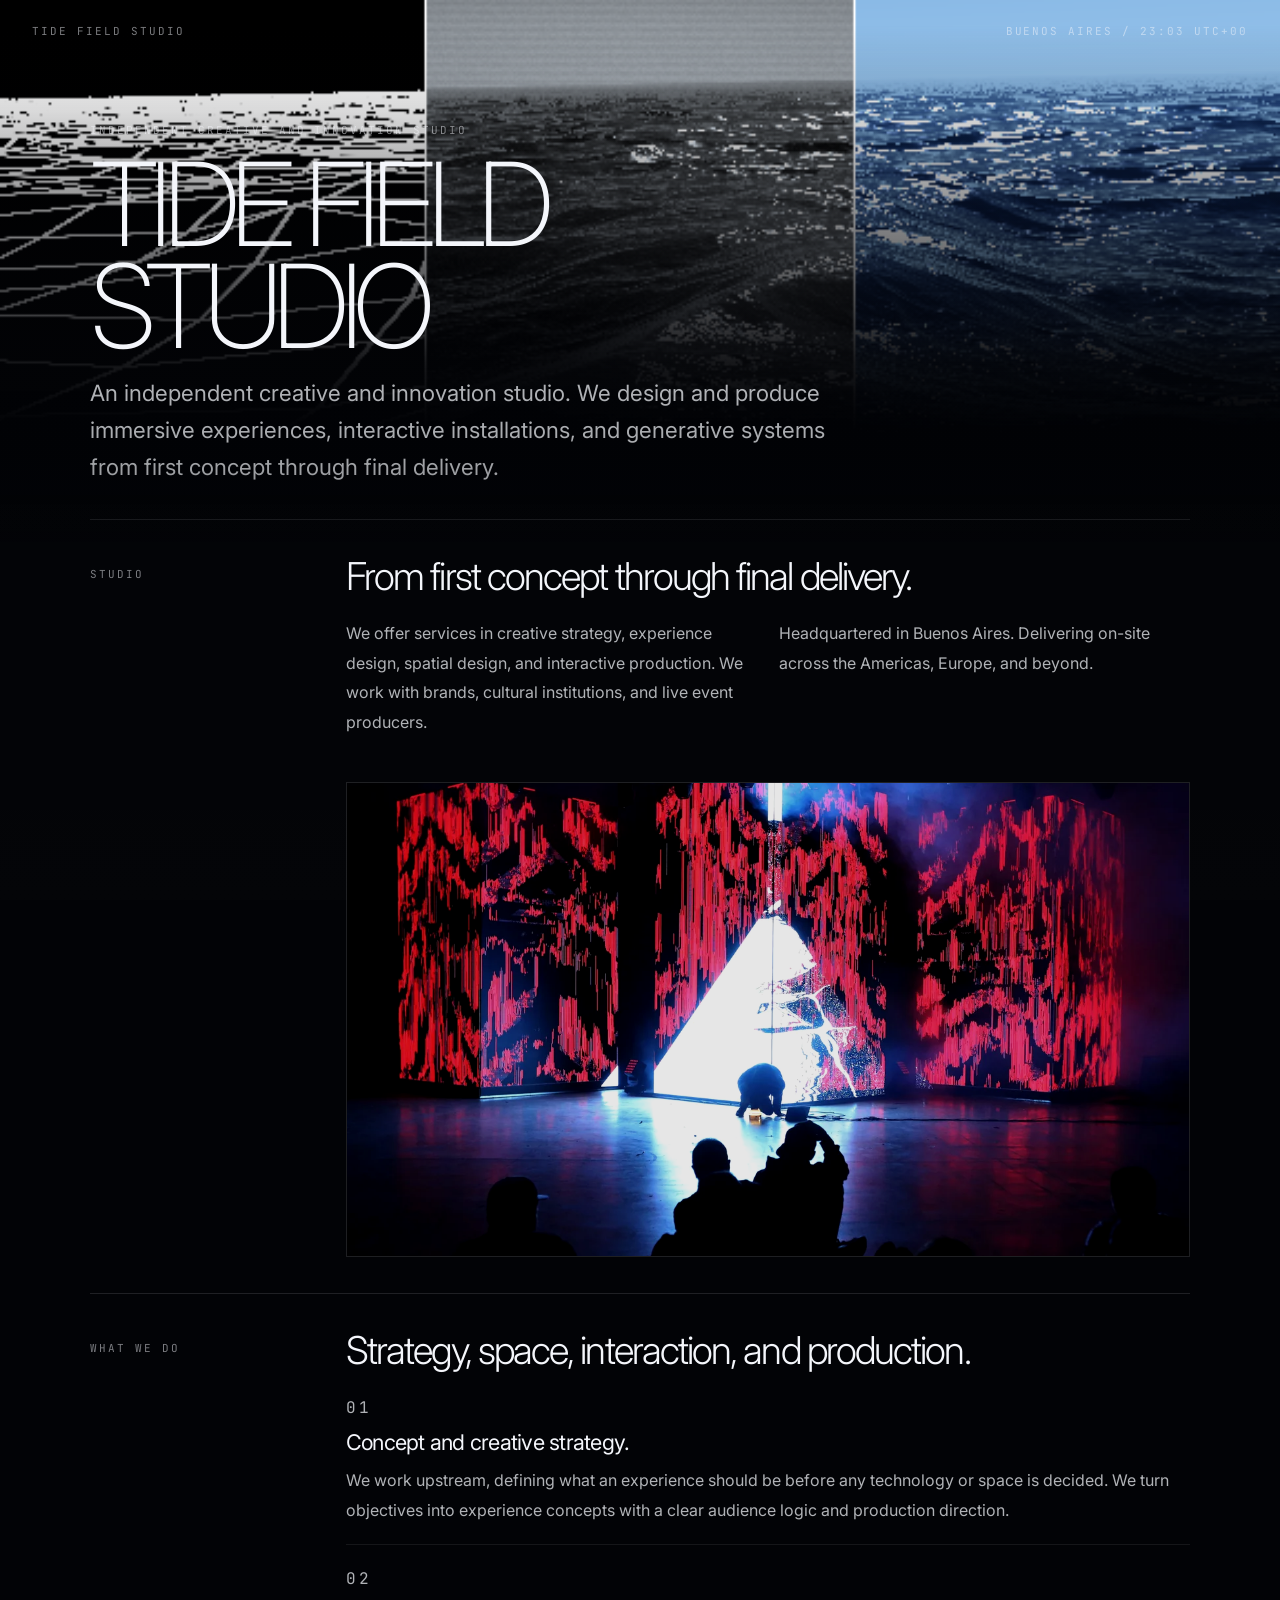
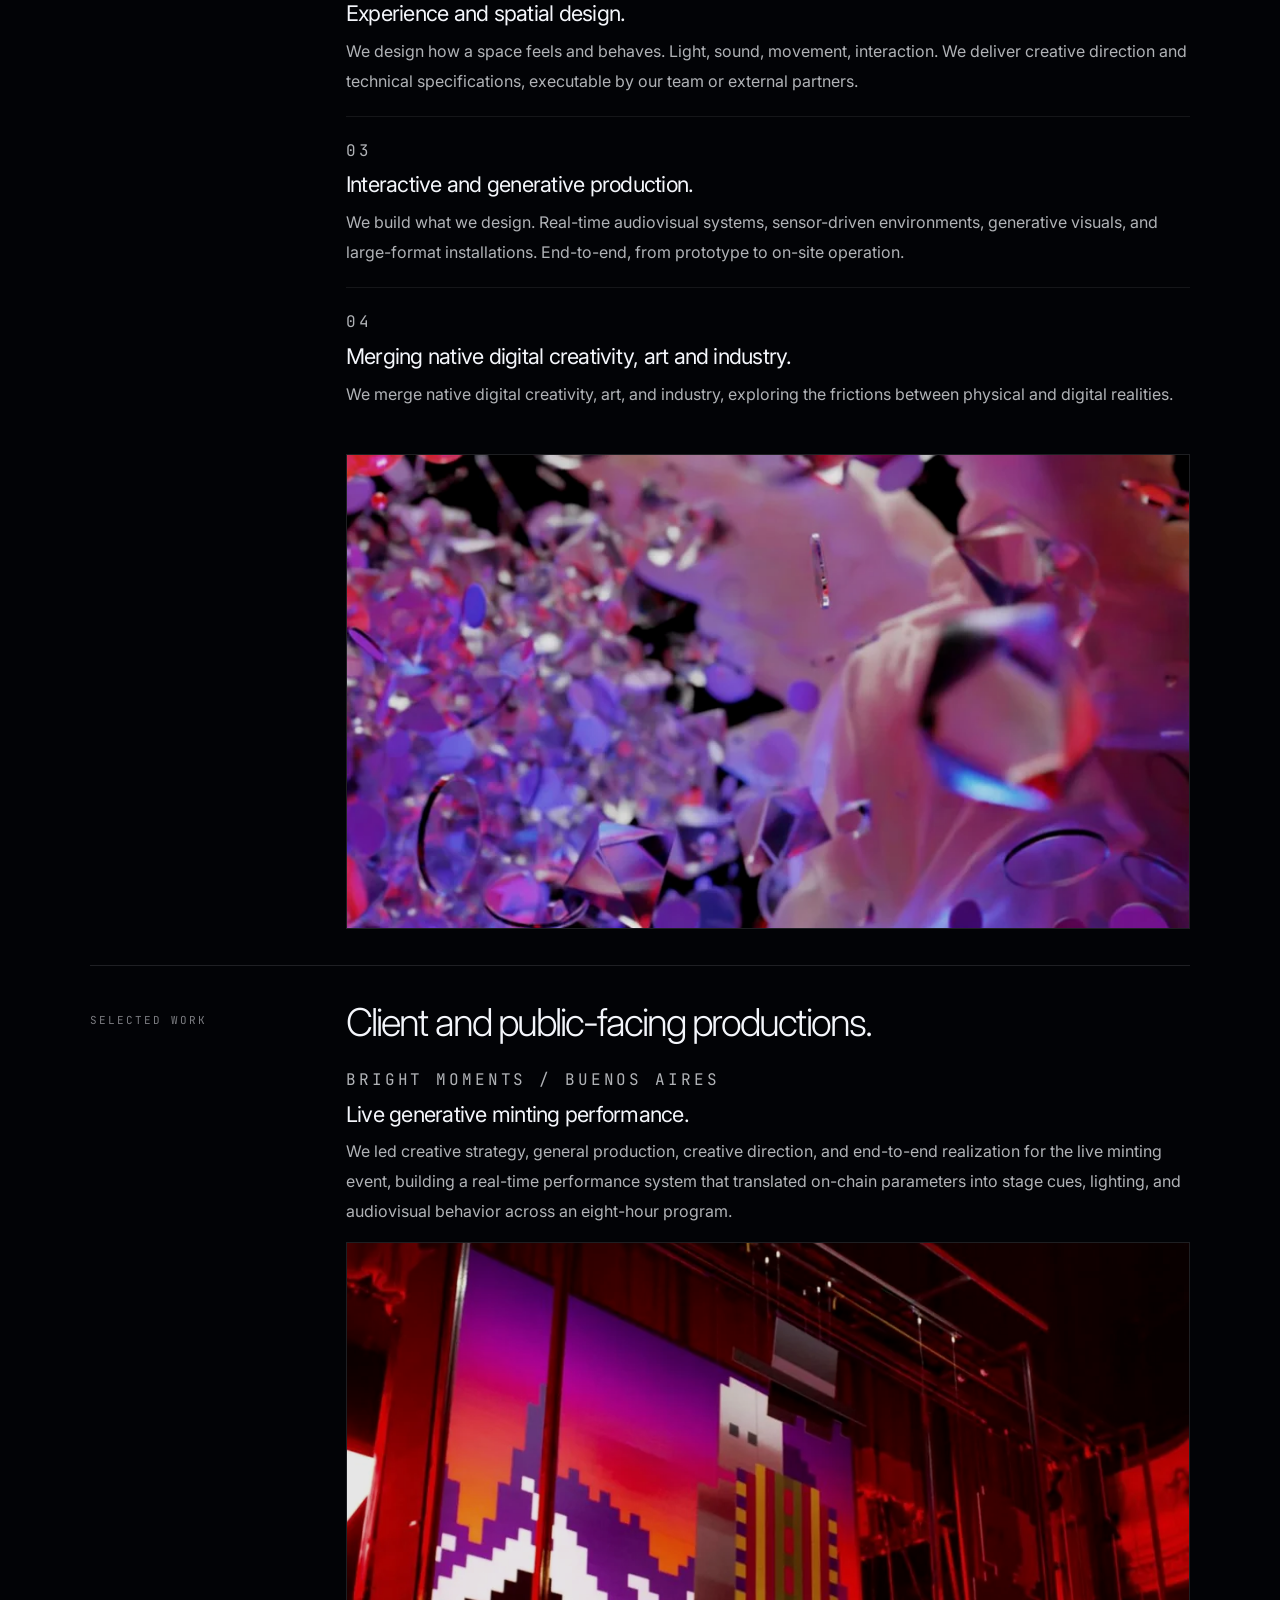
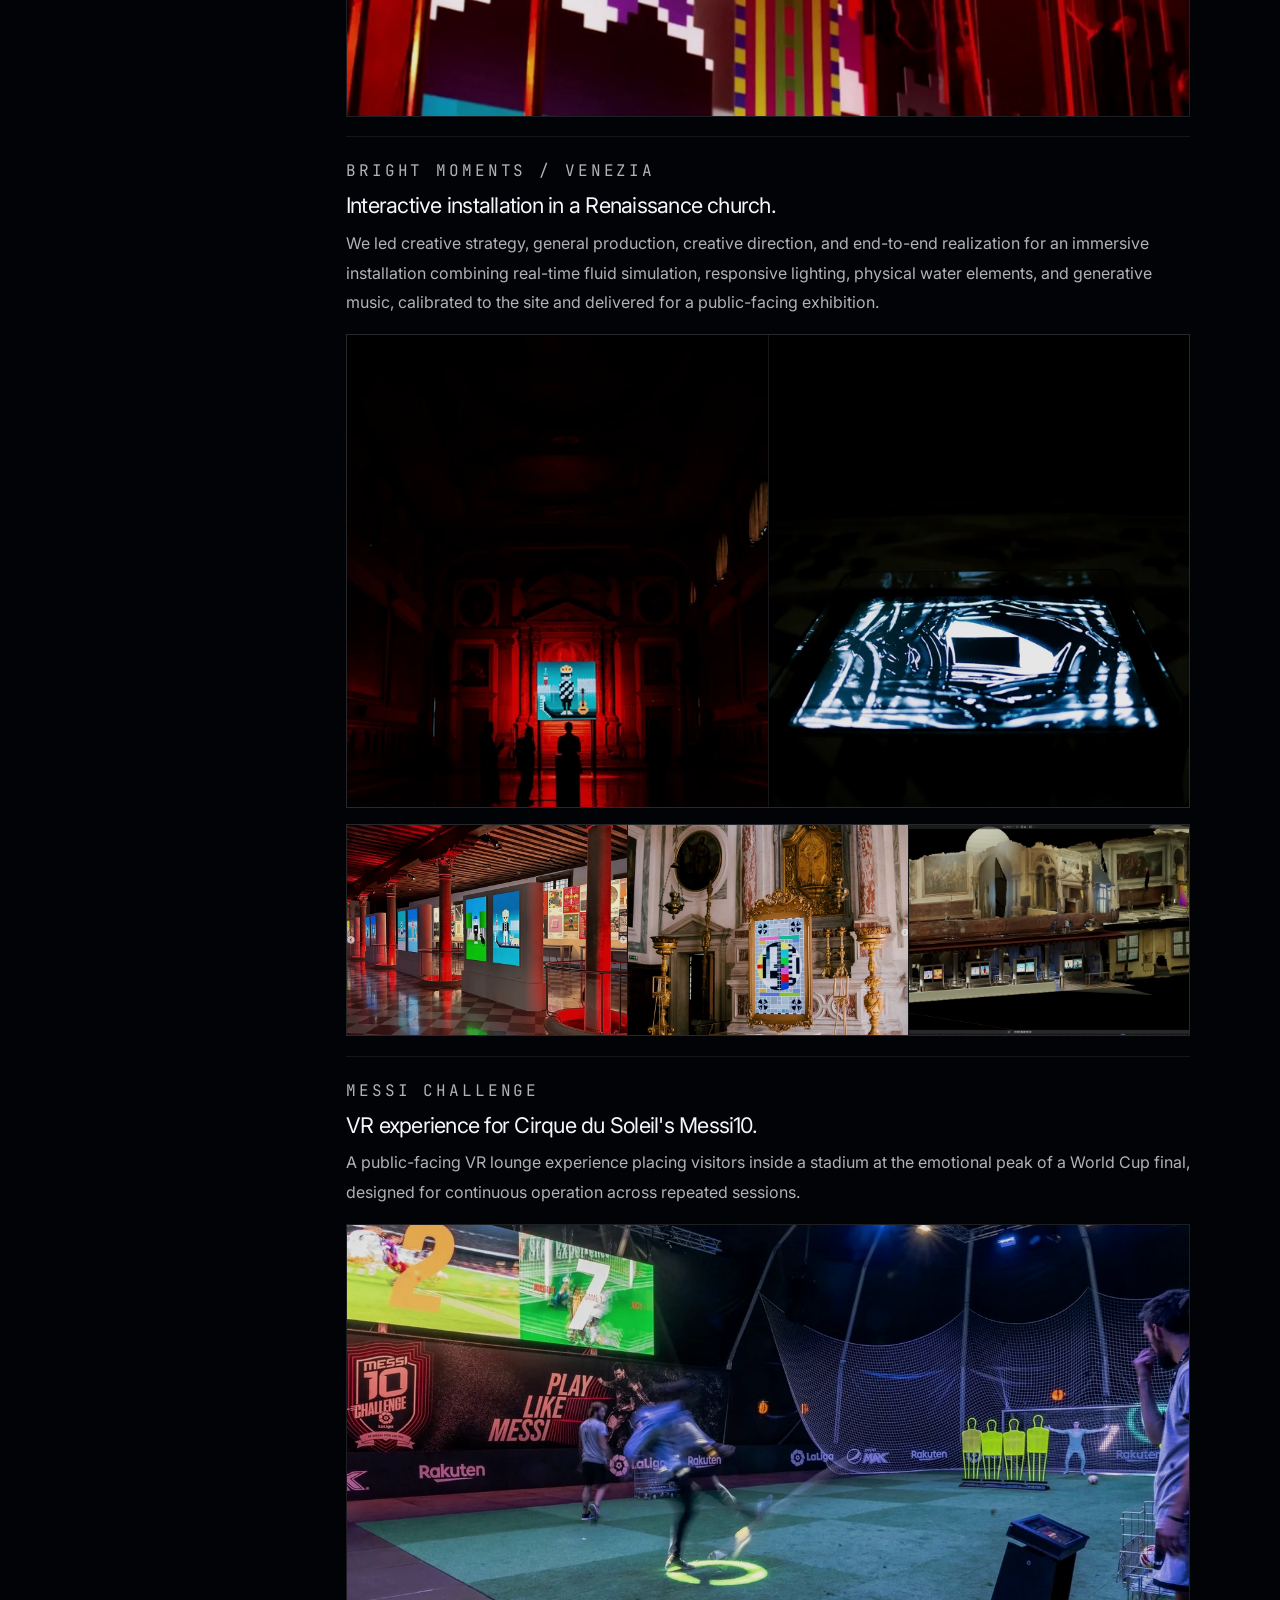
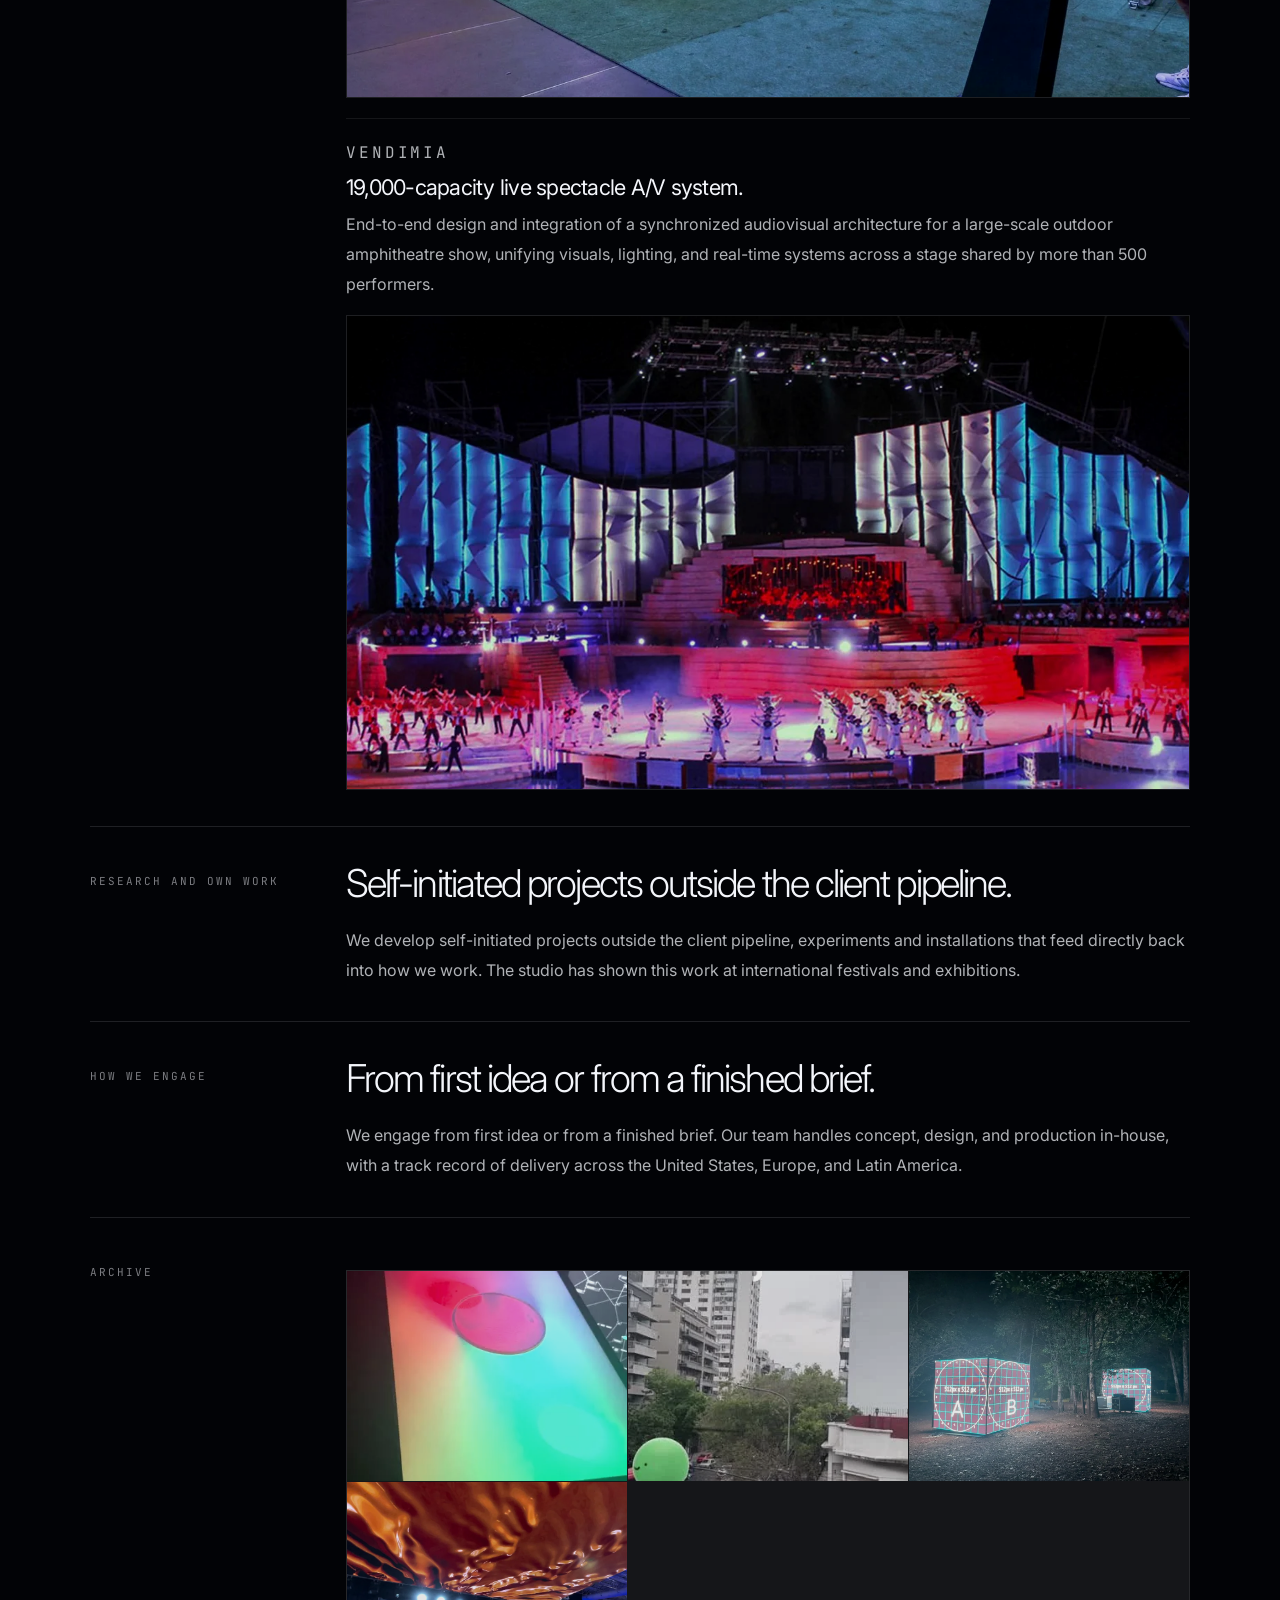
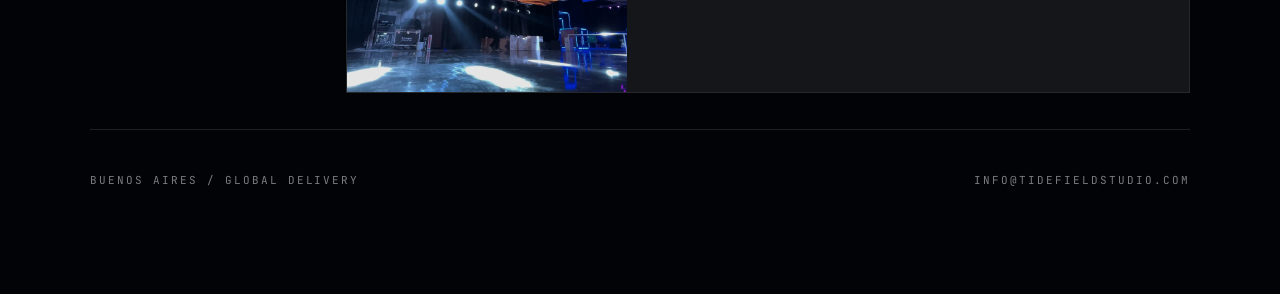
==== index.html @ a4c5414f "Align hero wordmark to quadrant grid" ====
<!doctype html>
<html lang="en">
  <head>
    <meta charset="UTF-8" />
    <meta name="viewport" content="width=device-width, initial-scale=1.0, maximum-scale=1.0, viewport-fit=cover" />
    <title>TIDE FIELD STUDIO</title>
    <meta
      name="description"
      content="Tide Field Studio is an independent creative and innovation studio designing immersive experiences, interactive installations, and generative systems."
    />
    <link rel="preconnect" href="https://fonts.googleapis.com" />
    <link rel="preconnect" href="https://fonts.gstatic.com" crossorigin />
    <link
      href="https://fonts.googleapis.com/css2?family=Inter:wght@200;300;400;500;600&family=JetBrains+Mono:wght@400&display=swap"
      rel="stylesheet"
    />
    <link rel="preload" href="./assets/portfolio/bright-moments.webp" as="image" />
    <style>
      :root {
        color-scheme: dark;
        --bg: #020306;
        --bg-soft: #090c12;
        --ink: #f4f6fb;
        --mute: rgba(244, 246, 251, 0.5);
        --soft: rgba(244, 246, 251, 0.72);
        --line: rgba(244, 246, 251, 0.12);
      }
      * { box-sizing: border-box; }
      html, body { margin: 0; min-height: 100%; }
      body {
        background: var(--bg);
        color: var(--ink);
        font-family: "Inter", system-ui, -apple-system, sans-serif;
        min-height: 100vh;
        overflow-x: hidden;
      }
      #perf, #stats, .stats, .fps-meter, [data-fps-meter] { display: none !important; }
      body::before {
        content: "";
        position: fixed;
        inset: 0;
        pointer-events: none;
        background:
          radial-gradient(circle at top left, rgba(255,255,255,0.06), transparent 28%),
          linear-gradient(180deg, transparent 0%, rgba(255,255,255,0.02) 100%);
        opacity: 0.7;
      }
      .header {
        position: relative;
        width: 100%;
        height: clamp(420px, 56vh, 560px);
        height: clamp(420px, 56svh, 560px);
        min-height: 0;
        background: #000;
        overflow: hidden;
      }
      .header.is-static {
        background:
          radial-gradient(circle at 18% 8%, rgba(48,102,190,0.38), transparent 30%),
          radial-gradient(circle at 82% 20%, rgba(233,121,57,0.28), transparent 32%),
          radial-gradient(circle at 50% 92%, rgba(42,180,159,0.22), transparent 38%),
          #020306;
      }
      .header canvas {
        position: absolute;
        inset: 0;
        display: block;
        width: 100%;
        height: 100%;
        touch-action: none;
      }
      .header.is-static canvas { display: none; }
      .header::after {
        content: "";
        position: absolute;
        inset: 0;
        pointer-events: none;
        background:
          linear-gradient(180deg, transparent 0%, transparent 5%, rgba(2,3,6,0.15) 22%, rgba(2,3,6,0.6) 52%, rgba(2,3,6,0.92) 72%, rgba(2,3,6,1) 86%);
      }
      .topbar {
        position: absolute;
        inset: 0 0 auto 0;
        z-index: 2;
        display: flex;
        justify-content: space-between;
        align-items: center;
        padding: clamp(1rem, 2.5vw, 1.5rem) clamp(1.25rem, 3vw, 2rem);
        font-family: "JetBrains Mono", ui-monospace, SFMono-Regular, Menlo, monospace;
        font-size: 11px;
        letter-spacing: 0.18em;
        text-transform: uppercase;
        color: var(--mute);
      }
      .hero {
        position: absolute;
        left: 50%;
        bottom: clamp(0.55rem, 2vh, 1.15rem);
        z-index: 1;
        width: min(1100px, calc(100% - 2.5rem));
        margin: 0;
        padding: 0;
        transform: translateX(-50%);
      }
      .eyebrow,
      .section-label,
      .entry-meta,
      .reference {
        font-family: "JetBrains Mono", ui-monospace, SFMono-Regular, Menlo, monospace;
        font-size: 11px;
        letter-spacing: 0.18em;
        text-transform: uppercase;
        color: var(--mute);
      }
      .eyebrow {
        margin: 0 0 1rem;
      }
      .wordmark {
        --wordmark-size: clamp(3.2rem, 9vw, 7rem);
        margin: 0;
        font-family: "Inter", system-ui, sans-serif;
        font-weight: 200;
        font-size: var(--wordmark-fit, var(--wordmark-size));
        letter-spacing: -0.083em;
        line-height: 0.88;
        text-transform: uppercase;
        color: var(--ink);
        max-width: none;
        width: max-content;
      }
      .wordmark-line {
        display: block;
        white-space: nowrap;
      }
      .wordmark-line--studio {
        display: inline-block;
      }
      .lede {
        max-width: 48rem;
        margin: 1.1rem 0 0;
        font-size: clamp(1.08rem, 2vw, 1.4rem);
        line-height: 1.65;
        color: var(--soft);
      }
      .shell {
        width: min(1100px, calc(100% - 2.5rem));
        margin: 0 auto;
        position: relative;
        z-index: 1;
        margin-top: clamp(-2.25rem, -3vw, -1.25rem);
        padding: clamp(2.25rem, 4vw, 3.25rem) 0 clamp(4rem, 8vw, 6rem);
      }
      .shell::before {
        content: "";
        position: absolute;
        left: 50%;
        top: clamp(-5rem, -8vw, -3.5rem);
        width: 100vw;
        height: clamp(7rem, 12vw, 11rem);
        transform: translateX(-50%);
        pointer-events: none;
        background: linear-gradient(180deg, rgba(2,3,6,0) 0%, rgba(2,3,6,0.04) 36%, rgba(2,3,6,0.16) 68%, rgba(2,3,6,0.28) 100%);
      }
      .section {
        display: grid;
        grid-template-columns: minmax(180px, 220px) minmax(0, 1fr);
        gap: 2.25rem;
        padding: clamp(1.65rem, 3vw, 2.25rem) 0;
        border-top: 1px solid var(--line);
      }
      .section-content {
        display: grid;
        gap: 1.4rem;
      }
      .section-title {
        margin: 0;
        font-size: clamp(1.8rem, 3vw, 2.8rem);
        font-weight: 300;
        letter-spacing: -0.05em;
        line-height: 1.06;
      }
      .section-copy {
        display: grid;
        grid-template-columns: repeat(2, minmax(0, 1fr));
        gap: 1.4rem;
      }
      .section-copy p,
      .entry p,
      .closing p {
        margin: 0;
        font-size: 1rem;
        line-height: 1.85;
        color: var(--soft);
      }
      .entry-list {
        display: grid;
        gap: 1.2rem;
      }
      .entry {
        padding-top: 1.2rem;
        border-top: 1px solid rgba(244, 246, 251, 0.08);
      }
      .entry:first-child {
        padding-top: 0;
        border-top: 0;
      }
      .entry h3 {
        margin: 0.45rem 0 0.65rem;
        font-size: 1.35rem;
        font-weight: 400;
        letter-spacing: -0.035em;
        line-height: 1.18;
      }
      .entry-media {
        margin: 1rem 0 0;
        aspect-ratio: 16 / 9;
        overflow: hidden;
        border: 1px solid rgba(244, 246, 251, 0.08);
        background: rgba(244, 246, 251, 0.04);
      }
      .entry-media img {
        display: block;
        width: 100%;
        height: 100%;
        object-fit: cover;
        filter: saturate(0.88) contrast(1.04) brightness(0.9);
      }
      .entry-media--pair {
        display: grid;
        grid-template-columns: repeat(2, minmax(0, 1fr));
        gap: 1px;
        background: rgba(244, 246, 251, 0.08);
      }
      .entry-gallery {
        display: grid;
        grid-template-columns: repeat(3, minmax(0, 1fr));
        gap: 1px;
        margin-top: 1rem;
        border: 1px solid rgba(244, 246, 251, 0.08);
        background: rgba(244, 246, 251, 0.08);
      }
      .entry-gallery img {
        display: block;
        width: 100%;
        aspect-ratio: 4 / 3;
        object-fit: cover;
        filter: saturate(0.88) contrast(1.04) brightness(0.9);
        background: #020306;
      }
      .section-media {
        margin-top: 1.4rem;
      }
      .entry-meta {
        margin: 0;
      }
      .footer {
        display: flex;
        justify-content: space-between;
        align-items: center;
        gap: 1rem;
        padding-top: 2rem;
        border-top: 1px solid var(--line);
      }
      .reference {
        text-decoration: none;
        transition: color 180ms ease;
      }
      .reference:hover {
        color: var(--ink);
      }
      @media (max-width: 640px) {
        .header {
          height: clamp(385px, 63vh, 455px);
          height: clamp(385px, 63svh, 455px);
        }
        .topbar {
          font-size: 10px;
          letter-spacing: 0.12em;
          padding: 0.95rem 0.75rem;
        }
        .hero,
        .shell { width: min(100% - 1.5rem, 1100px); }
        .hero { bottom: clamp(0.45rem, 1.8vh, 0.9rem); }
        .wordmark {
          --wordmark-size: clamp(2.45rem, 14vw, 4.2rem);
          letter-spacing: -0.078em;
        }
        .lede {
          margin-top: 0.95rem;
          font-size: clamp(0.95rem, 3.8vw, 1.04rem);
          line-height: 1.55;
        }
        .shell {
          margin-top: -1.15rem;
          padding-top: 2rem;
        }
        .section {
          grid-template-columns: 1fr;
          gap: 0.9rem;
          padding: 1.65rem 0;
        }
        .section-copy {
          grid-template-columns: 1fr;
        }
        .entry-gallery {
          grid-template-columns: 1fr;
        }
        .footer {
          flex-direction: column;
          align-items: flex-start;
        }
      }
    </style>
  </head>
  <body>
    <header class="header" aria-label="Tide Field Studio">
      <canvas id="scene"></canvas>
      <div class="topbar">
        <span>TIDE FIELD STUDIO</span>
        <span id="clock">— · —</span>
      </div>
      <div class="hero">
        <p class="eyebrow">Independent creative and innovation studio</p>
        <h1 class="wordmark">
          <span class="wordmark-line">TIDE FIELD</span>
          <span class="wordmark-line wordmark-line--studio">STUDIO</span>
        </h1>
        <p class="lede">
          An independent creative and innovation studio. We design and produce
          immersive experiences, interactive installations, and generative
          systems from first concept through final delivery.
        </p>
      </div>
    </header>


    <main class="shell">
      <section class="section" aria-labelledby="studio-title">
        <p class="section-label">Studio</p>
        <div class="section-content">
          <h2 class="section-title" id="studio-title">From first concept through final delivery.</h2>
          <div class="section-copy">
            <p>
              We offer services in creative strategy, experience design,
              spatial design, and interactive production. We work with brands,
              cultural institutions, and live event producers.
            </p>
            <p>
              Headquartered in Buenos Aires. Delivering on-site across the
              Americas, Europe, and beyond.
            </p>
          </div>
          <figure class="entry-media section-media">
            <img loading="lazy" decoding="async" src="./assets/portfolio/colapso-slide-2.webp" alt="COLAPSO live audiovisual performance" />
          </figure>
        </div>
      </section>

      <section class="section" aria-labelledby="services-title">
        <p class="section-label">What we do</p>
        <div class="section-content">
          <h2 class="section-title" id="services-title">Strategy, space, interaction, and production.</h2>
          <div class="entry-list">
            <article class="entry">
              <p class="entry-meta">01</p>
              <h3>Concept and creative strategy.</h3>
              <p>
                We work upstream, defining what an experience should be before
                any technology or space is decided. We turn objectives into
                experience concepts with a clear audience logic and production
                direction.
              </p>
            </article>
            <article class="entry">
              <p class="entry-meta">02</p>
              <h3>Experience and spatial design.</h3>
              <p>
                We design how a space feels and behaves. Light, sound,
                movement, interaction. We deliver creative direction and
                technical specifications, executable by our team or external
                partners.
              </p>
            </article>
            <article class="entry">
              <p class="entry-meta">03</p>
              <h3>Interactive and generative production.</h3>
              <p>
                We build what we design. Real-time audiovisual systems,
                sensor-driven environments, generative visuals, and
                large-format installations. End-to-end, from prototype to
                on-site operation.
              </p>
            </article>
            <article class="entry">
              <p class="entry-meta">04</p>
              <h3>Merging native digital creativity, art and industry.</h3>
              <p>
                We merge native digital creativity, art, and industry,
                exploring the frictions between physical and digital realities.
              </p>
            </article>
          </div>
          <figure class="entry-media section-media">
            <img loading="lazy" decoding="async" src="./assets/portfolio/slide-18-1.webp" alt="Interactive generative installation slide 18" />
          </figure>
        </div>
      </section>

      <section class="section" aria-labelledby="work-title">
        <p class="section-label">Selected work</p>
        <div class="section-content">
          <h2 class="section-title" id="work-title">Client and public-facing productions.</h2>
          <div class="entry-list">
            <article class="entry">
              <p class="entry-meta">Bright Moments / Buenos Aires</p>
              <h3>Live generative minting performance.</h3>
              <p>
                We led creative strategy, general production, creative
                direction, and end-to-end realization for the live minting
                event, building a real-time performance system that translated
                on-chain parameters into stage cues, lighting, and audiovisual
                behavior across an eight-hour program.
              </p>
              <figure class="entry-media">
                <img src="./assets/portfolio/bright-moments.webp" alt="Bright Moments live generative minting event" />
              </figure>
            </article>
            <article class="entry">
              <p class="entry-meta">Bright Moments / Venezia</p>
              <h3>Interactive installation in a Renaissance church.</h3>
              <p>
                We led creative strategy, general production, creative
                direction, and end-to-end realization for an immersive
                installation combining real-time fluid simulation, responsive
                lighting, physical water elements, and generative music,
                calibrated to the site and delivered for a public-facing
                exhibition.
              </p>
              <figure class="entry-media entry-media--pair">
                <img loading="lazy" decoding="async" src="./assets/portfolio/bm-venezia-slide-14-left.webp" alt="Bright Moments Venezia installation view" />
                <img loading="lazy" decoding="async" src="./assets/portfolio/bm-venezia-slide-14-right.webp" alt="Bright Moments Venezia water installation detail" />
              </figure>
              <div class="entry-gallery" aria-label="Bright Moments Venezia venue images">
                <img loading="lazy" decoding="async" src="./assets/portfolio/bm-venezia-slide-15-1.webp" alt="Bright Moments Venezia illuminated exterior" />
                <img loading="lazy" decoding="async" src="./assets/portfolio/bm-venezia-slide-15-2.webp" alt="Bright Moments Venezia historical venue interior" />
                <img loading="lazy" decoding="async" src="./assets/portfolio/bm-venezia-slide-15-3.webp" alt="Bright Moments Venezia exhibition facade" />
              </div>
            </article>
            <article class="entry">
              <p class="entry-meta">Messi Challenge</p>
              <h3>VR experience for Cirque du Soleil&apos;s Messi10.</h3>
              <p>
                A public-facing VR lounge experience placing visitors inside a
                stadium at the emotional peak of a World Cup final, designed
                for continuous operation across repeated sessions.
              </p>
              <figure class="entry-media">
                <img loading="lazy" decoding="async" src="./assets/portfolio/messi-challenge.webp" alt="Messi Challenge VR lounge experience" />
              </figure>
            </article>
            <article class="entry">
              <p class="entry-meta">Vendimia</p>
              <h3>19,000-capacity live spectacle A/V system.</h3>
              <p>
                End-to-end design and integration of a synchronized
                audiovisual architecture for a large-scale outdoor amphitheatre
                show, unifying visuals, lighting, and real-time systems across
                a stage shared by more than 500 performers.
              </p>
              <figure class="entry-media">
                <img loading="lazy" decoding="async" src="./assets/portfolio/vendimia.webp" alt="Vendimia large scale live spectacle audiovisual system" />
              </figure>
            </article>
          </div>
        </div>
      </section>

      <section class="section" aria-labelledby="research-title">
        <p class="section-label">Research and own work</p>
        <div class="section-content">
          <h2 class="section-title" id="research-title">Self-initiated projects outside the client pipeline.</h2>
          <div class="closing">
            <p>
              We develop self-initiated projects outside the client pipeline,
              experiments and installations that feed directly back into how we
              work. The studio has shown this work at international festivals
              and exhibitions.
            </p>
          </div>
        </div>
      </section>

      <section class="section" aria-labelledby="engage-title">
        <p class="section-label">How we engage</p>
        <div class="section-content closing">
          <h2 class="section-title" id="engage-title">From first idea or from a finished brief.</h2>
          <p>
            We engage from first idea or from a finished brief. Our team
            handles concept, design, and production in-house, with a track
            record of delivery across the United States, Europe, and Latin
            America.
          </p>
        </div>
      </section>

      <section class="section" aria-label="Additional visual archive">
        <p class="section-label">Archive</p>
        <div class="section-content">
          <div class="entry-gallery">
            <img loading="lazy" decoding="async" src="./assets/portfolio/slide-18-2.webp" alt="Interactive screen installation slide 18" />
            <img loading="lazy" decoding="async" src="./assets/portfolio/slide-18-3.webp" alt="Generative visual installation slide 18" />
            <img loading="lazy" decoding="async" src="./assets/portfolio/verano-slide-20.webp" alt="Verano Tecnópolis interactive installation" />
            <img loading="lazy" decoding="async" src="./assets/portfolio/slide-21-1.webp" alt="Verano Tecnópolis installation environment" />
          </div>
        </div>
      </section>

      <footer class="footer">
        <p class="section-label">Buenos Aires / Global delivery</p>
        <a class="reference" href="mailto:info@tidefieldstudio.com">info@tidefieldstudio.com</a>
      </footer>
    </main>

    <script id="vs" type="x-shader/x-vertex">
      attribute vec2 a_pos;
      void main() { gl_Position = vec4(a_pos, 0.0, 1.0); }
    </script>

    <!--
      Fragment shader based on "Seascape" by Alexander Alekseev (TDM), 2014.
      Source: https://www.shadertoy.com/view/Ms2SD1
      License: CC BY-NC-SA 3.0 Unported.
      Modifications (this file): forced nocturne, monochrome grading, slowed camera.
    -->
    <script id="fs" type="x-shader/x-fragment">
      precision highp float;

      uniform vec2  iResolution;
      uniform float iTime;
      uniform float iScrollY;
      uniform float iMouseX;

      const int NUM_STEPS = 8;
      const float PI      = 3.141592;
      #define EPSILON_NRM (0.1 / iResolution.x)

      const int ITER_GEOMETRY = 3;
      const int ITER_FRAGMENT = 5;
      const float SEA_HEIGHT = 0.6;
      const float SEA_CHOPPY = 4.0;
      const float SEA_SPEED  = 0.6;
      const float SEA_FREQ   = 0.16;
      #define SEA_TIME (1.0 + iTime * SEA_SPEED)
      const mat2 octave_m = mat2(1.6, 1.2, -1.2, 1.6);

      mat3 fromEuler(vec3 ang) {
        vec2 a1 = vec2(sin(ang.x), cos(ang.x));
        vec2 a2 = vec2(sin(ang.y), cos(ang.y));
        vec2 a3 = vec2(sin(ang.z), cos(ang.z));
        mat3 m;
        m[0] = vec3(a1.y*a3.y + a1.x*a2.x*a3.x, a1.y*a2.x*a3.x + a3.y*a1.x, -a2.y*a3.x);
        m[1] = vec3(-a2.y*a1.x, a1.y*a2.y, a2.x);
        m[2] = vec3(a3.y*a1.x*a2.x + a1.y*a3.x, a1.x*a3.x - a1.y*a3.y*a2.x, a2.y*a3.y);
        return m;
      }

      mat3 transposeMat3(mat3 m) {
        return mat3(
          vec3(m[0].x, m[1].x, m[2].x),
          vec3(m[0].y, m[1].y, m[2].y),
          vec3(m[0].z, m[1].z, m[2].z)
        );
      }

      float hash(vec2 p) {
        float h = dot(p, vec2(127.1, 311.7));
        return fract(sin(h) * 43758.5453123);
      }
      float noise(in vec2 p) {
        vec2 i = floor(p);
        vec2 f = fract(p);
        vec2 u = f*f*(3.0 - 2.0*f);
        return -1.0 + 2.0 * mix(
          mix(hash(i + vec2(0.0,0.0)), hash(i + vec2(1.0,0.0)), u.x),
          mix(hash(i + vec2(0.0,1.0)), hash(i + vec2(1.0,1.0)), u.x),
          u.y);
      }

      float diffuse(vec3 n, vec3 l, float p) {
        return pow(dot(n, l) * 0.4 + 0.6, p);
      }
      float specular(vec3 n, vec3 l, vec3 e, float s) {
        float nrm = (s + 8.0) / (PI * 8.0);
        return pow(max(dot(reflect(e, n), l), 0.0), s) * nrm;
      }

      // Monochrome night sky: very dark vertical gradient, slight horizon glow.
      vec3 getSkyColor(vec3 e) {
        float y = max(e.y, 0.0);
        float horizon = exp(-y * 6.0);                // bright near horizon
        float top     = pow(1.0 - y, 2.0) * 0.05;     // faint top
        float v = 0.018 + horizon * 0.10 + top;
        return vec3(v);
      }

      float sea_octave(vec2 uv, float choppy) {
        uv += noise(uv);
        vec2 wv  = 1.0 - abs(sin(uv));
        vec2 swv = abs(cos(uv));
        wv = mix(wv, swv, wv);
        return pow(1.0 - pow(wv.x * wv.y, 0.65), choppy);
      }

      float map(vec3 p) {
        float freq = SEA_FREQ;
        float amp  = SEA_HEIGHT;
        float choppy = SEA_CHOPPY;
        vec2 uv = p.xz; uv.x *= 0.75;
        float d, h = 0.0;
        for (int i = 0; i < ITER_GEOMETRY; i++) {
          d  = sea_octave((uv + SEA_TIME) * freq, choppy);
          d += sea_octave((uv - SEA_TIME) * freq, choppy);
          h += d * amp;
          uv *= octave_m; freq *= 1.9; amp *= 0.22;
          choppy = mix(choppy, 1.0, 0.2);
        }
        return p.y - h;
      }

      float map_detailed(vec3 p) {
        float freq = SEA_FREQ;
        float amp  = SEA_HEIGHT;
        float choppy = SEA_CHOPPY;
        vec2 uv = p.xz; uv.x *= 0.75;
        float d, h = 0.0;
        for (int i = 0; i < ITER_FRAGMENT; i++) {
          d  = sea_octave((uv + SEA_TIME) * freq, choppy);
          d += sea_octave((uv - SEA_TIME) * freq, choppy);
          h += d * amp;
          uv *= octave_m; freq *= 1.9; amp *= 0.22;
          choppy = mix(choppy, 1.0, 0.2);
        }
        return p.y - h;
      }

      float getSeaHeight(vec2 xz) {
        float freq = SEA_FREQ;
        float amp  = SEA_HEIGHT;
        float choppy = SEA_CHOPPY;
        vec2 uv = xz;
        uv.x *= 0.75;
        float d, h = 0.0;
        for (int i = 0; i < ITER_FRAGMENT; i++) {
          d  = sea_octave((uv + SEA_TIME) * freq, choppy);
          d += sea_octave((uv - SEA_TIME) * freq, choppy);
          h += d * amp;
          uv *= octave_m;
          freq *= 1.9;
          amp *= 0.22;
          choppy = mix(choppy, 1.0, 0.2);
        }
        return h;
      }

      vec3 getSeaPoint(vec2 xz) {
        return vec3(xz.x, getSeaHeight(xz), xz.y);
      }

      // Horizontal movement controls sunset energy. Left = blue, right = warm sunset.
      vec3 SUN_DIR_BLUE = normalize(vec3(0.313, 0.55, -0.774));
      vec3 SUN_DIR_SUN  = normalize(vec3(0.313, 0.10, -0.944));

      float mouseControl() {
        return smoothstep(0.02, 0.98, clamp(iMouseX, 0.0, 1.0));
      }

      float sunsetControl() {
        float scrollWarmth = smoothstep(0.0, 0.85, iScrollY) * 0.32;
        return clamp(max(mouseControl(), scrollWarmth), 0.0, 1.0);
      }

      vec3 getSunDir() {
        return normalize(mix(SUN_DIR_BLUE, SUN_DIR_SUN, sunsetControl()));
      }

      vec3 getColorSkyColor(vec3 e) {
        float sunset = sunsetControl();
        float y  = clamp(e.y,  0.0, 1.0);
        float hy = clamp(-e.y, 0.0, 1.0);

        // --- blue day sky (scroll = 0) ---
        vec3 zenith_blue  = vec3(0.12, 0.30, 0.68);
        vec3 horizon_blue = vec3(0.52, 0.72, 0.90);
        vec3 sky_blue = mix(horizon_blue, zenith_blue, smoothstep(0.0, 0.75, y));
        sky_blue = mix(sky_blue, vec3(0.72, 0.84, 0.95), exp(-y * 8.0) * 0.30); // haze
        // white-yellow sun high in sky
        float sd_b = max(dot(e, SUN_DIR_BLUE), 0.0);
        sky_blue += vec3(1.8, 1.8, 1.4) * pow(sd_b, 8000.0);
        sky_blue += vec3(0.6, 0.6, 0.5) * pow(sd_b, 60.0) * 0.12;
        sky_blue = mix(sky_blue, vec3(0.38, 0.55, 0.75), hy * 0.8);

        // --- sunset sky (scroll = 1) ---
        vec3 zenith_sun  = vec3(0.08, 0.14, 0.36);
        vec3 mid_sun     = vec3(0.46, 0.20, 0.09);
        vec3 horizon_sun = vec3(0.85, 0.48, 0.18);
        vec3 sky_sun = mix(horizon_sun, mid_sun,   smoothstep(0.0, 0.22, y));
        sky_sun       = mix(sky_sun,   zenith_sun, smoothstep(0.22, 0.80, y));
        sky_sun       = mix(sky_sun, vec3(0.72, 0.34, 0.18), exp(-y * 10.0) * 0.32);
        float sd_s = max(dot(e, getSunDir()), 0.0);
        sky_sun += vec3(2.0, 1.4, 0.50) * pow(sd_s, 6000.0);
        sky_sun += vec3(0.95, 0.50, 0.16) * pow(sd_s, 90.0) * 0.38;
        sky_sun += vec3(0.55, 0.22, 0.05) * pow(sd_s, 14.0) * 0.12;
        sky_sun = mix(sky_sun, vec3(0.05, 0.04, 0.10), hy * 0.85);

        return mix(sky_blue, sky_sun, sunset);
      }

      // Blue-day to sunset ocean.
      vec3 getColorSeaColor(vec3 p, vec3 n, vec3 l, vec3 eye, vec3 dist) {
        float sunset = sunsetControl();
        float depth = clamp(length(dist) * 0.015, 0.0, 1.0);
        float fresnel = clamp(1.0 - dot(n, -eye), 0.0, 1.0);
        fresnel = mix(0.02, 1.0, pow(fresnel, 4.0));
        float atten = max(1.0 - dot(dist, dist) * 0.001, 0.0);

        // --- blue day ocean (scroll = 0) ---
        vec3 dayLight = l;
        vec3 deep_blue = vec3(0.008, 0.040, 0.130);
        vec3 mid_blue  = vec3(0.020, 0.090, 0.220);
        vec3 ref_blue  = mix(deep_blue, mid_blue, depth);
        ref_blue += vec3(0.06, 0.14, 0.22) * diffuse(n, dayLight, 80.0) * 0.30;
        vec3 refl_blue = getColorSkyColor(reflect(eye, n));
        vec3 col_blue  = mix(ref_blue, refl_blue, fresnel);
        col_blue += vec3(1.4, 1.5, 1.6) * specular(n, dayLight, eye, 300.0) * 0.55; // white glint
        col_blue += vec3(0.30, 0.42, 0.60) * specular(n, dayLight, eye, 40.0) * 0.18;
        col_blue += vec3(0.14, 0.28, 0.42) * max(p.y - SEA_HEIGHT, 0.0) * 0.20 * atten;
        col_blue = mix(col_blue, vec3(0.20, 0.42, 0.68), depth * 0.12);

        // --- sunset ocean (scroll = 1) ---
        vec3 deep_sun = vec3(0.005, 0.018, 0.055);
        vec3 mid_sun  = vec3(0.012, 0.050, 0.130);
        vec3 ref_sun  = mix(deep_sun, mid_sun, depth);
        ref_sun += vec3(0.26, 0.09, 0.02) * diffuse(n, l, 60.0) * 0.20;
        vec3 refl_sun = getColorSkyColor(reflect(eye, n));
        vec3 col_sun  = mix(ref_sun, refl_sun, fresnel);
        col_sun += vec3(2.0, 1.1, 0.38) * specular(n, l, eye, 380.0) * 0.72;
        col_sun += vec3(0.65, 0.28, 0.05) * specular(n, l, eye, 45.0) * 0.25;
        vec2 rp = p.xz * 0.12;
        col_sun += vec3(0.80, 0.46, 0.12) * abs(sin(rp.x*3.1+iTime*0.4))*0.05 * clamp(1.0-depth,0.0,1.0) * 0.32;
        col_sun += vec3(0.65, 0.38, 0.14) * max(p.y - SEA_HEIGHT, 0.0) * 0.20 * atten;
        col_sun = mix(col_sun, vec3(0.36, 0.15, 0.06), depth * 0.16);

        return mix(col_blue, col_sun, sunset);
      }

      // Monochrome sea shading using the same sun/sky as the color panel.
      vec3 getSeaColor(vec3 p, vec3 n, vec3 l, vec3 eye, vec3 dist) {
        float fresnel = clamp(1.0 - dot(n, -eye), 0.0, 1.0);
        fresnel = pow(fresnel, 3.0) * 0.55;

        float diffSun = diffuse(n, l, 68.0);

        float base = 0.012;
        float body = base + diffSun * 0.13;

        // Same sky model as quadrant 3, converted by the middle-panel grade later.
        vec3 reflected = getColorSkyColor(reflect(eye, n));

        vec3 col = mix(vec3(body), reflected, fresnel);

        // distance-attenuated foam-ish brightness on crests
        float atten = max(1.0 - dot(dist, dist) * 0.001, 0.0);
        col += vec3((p.y - SEA_HEIGHT) * 0.18 * atten * 0.7);

        col += vec3(specular(n, l, eye, 260.0)) * 0.36;
        col += vec3(specular(n, l, eye, 48.0)) * 0.12;
        return col;
      }

      vec2 projectToScreen(vec3 world, vec3 ori, mat3 rot) {
        vec3 cam = (world - ori) * transposeMat3(rot);
        if (cam.z >= -0.001) {
          return vec2(-10.0);
        }

        float aspect = iResolution.x / iResolution.y;
        vec2 proj = cam.xy / -cam.z * 3.6;
        return vec2(proj.x / aspect, proj.y) * 0.5 + 0.5;
      }

      float segmentDistance(vec2 p, vec2 a, vec2 b) {
        vec2 ba = b - a;
        float denom = max(dot(ba, ba), 0.0001);
        float h = clamp(dot(p - a, ba) / denom, 0.0, 1.0);
        return length(p - (a + ba * h));
      }

      float edgeWire(vec2 st, vec2 a, vec2 b) {
        float width = 0.42 / iResolution.y;
        float feather = width * 1.45;
        float d = segmentDistance(st, a, b);
        return 1.0 - smoothstep(width, feather, d);
      }

      float wireCell(vec2 base, vec2 spacing, vec3 ori, mat3 rot, vec2 st) {
        vec2 v00 = projectToScreen(getSeaPoint(base), ori, rot);
        vec2 v10 = projectToScreen(getSeaPoint(base + vec2(spacing.x, 0.0)), ori, rot);
        vec2 v01 = projectToScreen(getSeaPoint(base + vec2(0.0, spacing.y)), ori, rot);
        vec2 v11 = projectToScreen(getSeaPoint(base + spacing), ori, rot);

        float line = 0.0;
        if (v00.x > -5.0 && v10.x > -5.0) line = max(line, edgeWire(st, v00, v10));
        if (v00.x > -5.0 && v01.x > -5.0) line = max(line, edgeWire(st, v00, v01));
        if (v10.x > -5.0 && v11.x > -5.0) line = max(line, edgeWire(st, v10, v11));
        if (v01.x > -5.0 && v11.x > -5.0) line = max(line, edgeWire(st, v01, v11));
        return line;
      }

      vec3 getWireSeaColor(vec3 p, vec3 ori, mat3 rot, vec2 st, float trace) {
        float invert = mouseControl();
        vec3 background = vec3(invert);
        vec3 wire = vec3(1.0 - invert);
        if (trace > 900.0) {
          return background;
        }

        vec2 spacing = vec2(3.2, 2.2);
        vec2 cell = floor(p.xz / spacing);
        float line = 0.0;
        for (int oy = -1; oy <= 1; oy++) {
          for (int ox = -1; ox <= 1; ox++) {
            vec2 base = (cell + vec2(float(ox), float(oy))) * spacing;
            line = max(line, wireCell(base, spacing, ori, rot, st));
          }
        }

        line = smoothstep(0.08, 0.92, line);
        return mix(background, wire, line);
      }

      vec3 getNormal(vec3 p, float eps) {
        vec3 n;
        n.y = map_detailed(p);
        n.x = map_detailed(vec3(p.x + eps, p.y, p.z)) - n.y;
        n.z = map_detailed(vec3(p.x, p.y, p.z + eps)) - n.y;
        n.y = eps;
        return normalize(n);
      }

      float heightMapTracing(vec3 ori, vec3 dir, out vec3 p) {
        float tm = 0.0;
        float tx = 1000.0;
        float hx = map(ori + dir * tx);
        if (hx > 0.0) { p = ori + dir * tx; return tx; }
        float hm = map(ori + dir * tm);
        float tmid = 0.0;
        for (int i = 0; i < NUM_STEPS; i++) {
          tmid = mix(tm, tx, hm / (hm - hx));
          p = ori + dir * tmid;
          float hmid = map(p);
          if (hmid < 0.0) { tx = tmid; hx = hmid; }
          else            { tm = tmid; hm = hmid; }
        }
        return tmid;
      }

      vec3 getPixel(in vec2 coord, float time) {
        vec2 st = coord / iResolution.xy;
        vec2 uv = st * 2.0 - 1.0;
        uv.x *= iResolution.x / iResolution.y;

        // Camera stays near sun direction with gentle sway; +0.72 offsets view so sun is right-of-center
        vec3 ang = vec3(sin(time*1.5)*0.02, sin(time*0.6)*0.05 + 0.16, sin(time*0.22)*0.12 + iScrollY * 0.28);
        vec3 ori = vec3(0.0, 3.5, time * 3.0);
        mat3 rot = fromEuler(ang);
        vec3 dir = normalize(vec3(uv.xy, -3.6));
        dir = normalize(dir) * rot;

        vec3 p;
        float trace = heightMapTracing(ori, dir, p);
        vec3 dist = p - ori;
        vec3 n = getNormal(p, dot(dist, dist) * EPSILON_NRM);
        vec3 sunLight = getSunDir();                                // shared sun for panels 2 and 3

        // Three panels: left=wireframe, middle=mono shaded, right=color
        bool isLeft   = st.x < 0.3333;
        bool isRight  = st.x >= 0.6667;
        bool isMiddle = !isLeft && !isRight;

        vec3 surface;
        vec3 background;

        // Pure ultra-thin mesh: no shaded sea fill, just wire over a flat field.
        if (isLeft) {
          vec3 wireColor = getWireSeaColor(p, ori, rot, st, trace);
          float px = 1.0 / iResolution.x;
          float divider = (abs(st.x - 0.3333) < px * 0.5) ? 1.0 : 0.0;
          return mix(wireColor, vec3(1.0), divider);
        } else if (isMiddle) {
          surface = getSeaColor(p, n, sunLight, dir, dist);
          background = getColorSkyColor(dir);
        } else {
          surface = getColorSeaColor(p, n, sunLight, dir, dist);
          background = getColorSkyColor(dir);
        }

        // 1px hard dividers
        float px = 1.0 / iResolution.x;
        float divider = (abs(st.x - 0.3333) < px * 0.5 || abs(st.x - 0.6667) < px * 0.5) ? 1.0 : 0.0;

        vec3 color = mix(
          background,
          surface,
          pow(smoothstep(0.0, -0.02, dir.y), 0.2));

        color = mix(color, vec3(1.0), divider);

        return color;
      }

      // small hash for grain
      float h21(vec2 p) {
        p = fract(p * vec2(123.34, 456.21));
        p += dot(p, p + 45.32);
        return fract(p.x * p.y);
      }

      void main() {
        // very slow drift
        float time = iTime * 0.06;
        vec2 st = gl_FragCoord.xy / iResolution.xy;
        vec3 color = getPixel(gl_FragCoord.xy, time);

        // Gradient: fade to background color at screen bottom
        float bottomFade = smoothstep(0.0, 0.30, st.y);
        color = mix(vec3(0.008, 0.012, 0.024), color, bottomFade);

        // Only apply monochrome post-processing to the middle panel
        bool isMiddle = st.x >= 0.3333 && st.x < 0.6667;
        if (!isMiddle) {
          gl_FragColor = vec4(color, 1.0);
          return;
        }

        // tonemap & lift shadows a touch so the night is readable
        color = pow(color, vec3(0.78));

        // strict monochrome (luminance), with the faintest cool tint
        float lum = dot(color, vec3(0.299, 0.587, 0.114));
        vec3 col = vec3(lum);
        col *= vec3(0.92, 0.96, 1.0);

        // subtle scanline
        float scan = 0.97 + 0.03 * sin(gl_FragCoord.y * 1.6 + iTime * 1.2);
        col *= scan;

        // film grain
        col += (h21(gl_FragCoord.xy + iTime) - 0.5) * 0.04;

        // vignette
        vec2 vig = st - 0.5;
        col *= 1.0 - dot(vig, vig) * 0.9;

        gl_FragColor = vec4(col, 1.0);
      }
    </script>

    <script>
      (function () {
        const headerEl = document.querySelector(".header");
        const canvas = document.getElementById("scene");
        const wordmarkEl = document.querySelector(".wordmark");
        const studioLineEl = document.querySelector(".wordmark-line--studio");

        let wordmarkAlignTicking = false;
        function alignWordmarkToQuadrant() {
          wordmarkAlignTicking = false;
          if (!wordmarkEl || !studioLineEl) return;
          wordmarkEl.style.removeProperty("--wordmark-fit");
          if (window.innerWidth <= 640) return;

          const headerRect = headerEl.getBoundingClientRect();
          const studioRect = studioLineEl.getBoundingClientRect();
          const targetRight = headerRect.left + headerRect.width / 3;
          const targetWidth = targetRight - studioRect.left;
          if (targetWidth <= 0 || studioRect.width <= 0) return;

          const currentSize = parseFloat(getComputedStyle(wordmarkEl).fontSize);
          const nextSize = Math.max(48, Math.min(150, currentSize * (targetWidth / studioRect.width)));
          wordmarkEl.style.setProperty("--wordmark-fit", nextSize.toFixed(2) + "px");
        }

        function requestWordmarkAlign() {
          if (wordmarkAlignTicking) return;
          wordmarkAlignTicking = true;
          requestAnimationFrame(alignWordmarkToQuadrant);
        }

        requestWordmarkAlign();
        if (document.fonts && document.fonts.ready) {
          document.fonts.ready.then(requestWordmarkAlign);
        }
        window.addEventListener("resize", requestWordmarkAlign);

        const gl =
          canvas.getContext("webgl", { antialias: false, alpha: false }) ||
          canvas.getContext("experimental-webgl");
        if (!gl) {
          canvas.replaceWith(Object.assign(document.createElement("div"), {
            textContent: "WebGL not supported",
            style: "position:absolute;inset:0;color:#fff;display:flex;align-items:center;justify-content:center;height:100%;",
          }));
          return;
        }

        function compile(type, src) {
          const s = gl.createShader(type);
          gl.shaderSource(s, src);
          gl.compileShader(s);
          if (!gl.getShaderParameter(s, gl.COMPILE_STATUS)) {
            console.error(gl.getShaderInfoLog(s));
          }
          return s;
        }
        const vs = compile(gl.VERTEX_SHADER, document.getElementById("vs").textContent);
        const fs = compile(gl.FRAGMENT_SHADER, document.getElementById("fs").textContent);
        const prog = gl.createProgram();
        gl.attachShader(prog, vs);
        gl.attachShader(prog, fs);
        gl.linkProgram(prog);
        if (!gl.getProgramParameter(prog, gl.LINK_STATUS)) {
          console.error(gl.getProgramInfoLog(prog));
        }
        gl.useProgram(prog);

        const buf = gl.createBuffer();
        gl.bindBuffer(gl.ARRAY_BUFFER, buf);
        gl.bufferData(gl.ARRAY_BUFFER,
          new Float32Array([-1,-1, 1,-1, -1,1,  -1,1, 1,-1, 1,1]),
          gl.STATIC_DRAW);
        const aPos = gl.getAttribLocation(prog, "a_pos");
        gl.enableVertexAttribArray(aPos);
        gl.vertexAttribPointer(aPos, 2, gl.FLOAT, false, 0, 0);

        const uRes    = gl.getUniformLocation(prog, "iResolution");
        const uTime   = gl.getUniformLocation(prog, "iTime");
        const uScroll = gl.getUniformLocation(prog, "iScrollY");
        const uMouse  = gl.getUniformLocation(prog, "iMouseX");

        let currentScrollY = 0.0;
        let targetScrollY = 0.0;
        let currentMouseX = 0.0;
        let targetMouseX = 0.0;

        const mediaQuery = (query) => window.matchMedia && window.matchMedia(query).matches;
        const prefersReducedMotion = mediaQuery("(prefers-reduced-motion: reduce)");
        const coarsePointer = mediaQuery("(pointer: coarse)");
        const cores = navigator.hardwareConcurrency || 4;
        let rendererName = "";
        try {
          const debugInfo = gl.getExtension("WEBGL_debug_renderer_info");
          if (debugInfo) rendererName = String(gl.getParameter(debugInfo.UNMASKED_RENDERER_WEBGL) || "");
        } catch (err) {}
        const softwareRenderer = /swiftshader|llvmpipe|software|basic render|mesa offscreen/i.test(rendererName);
        const weakDevice = prefersReducedMotion || softwareRenderer || cores <= 4 || (coarsePointer && (window.devicePixelRatio || 1) > 1.5);
        const maxDpr = weakDevice ? 0.75 : 1.0;
        const minRenderScale = weakDevice ? 0.42 : 0.55;
        let renderScale = weakDevice ? 0.72 : 1.0;

        const clamp01 = (value) => Math.max(0, Math.min(1, value));
        const renderDpr = () => Math.max(0.45, Math.min(window.devicePixelRatio || 1, maxDpr) * renderScale);

        function resize(force = false) {
          const dpr = renderDpr();
          const w = Math.max(1, Math.floor(canvas.clientWidth * dpr));
          const h = Math.max(1, Math.floor(canvas.clientHeight * dpr));
          if (force || canvas.width !== w || canvas.height !== h) {
            canvas.width = w; canvas.height = h;
            gl.viewport(0, 0, w, h);
            window.__tidefieldWebglDpr = dpr;
          }
        }
        window.addEventListener("resize", resize);

        function setRenderScale(nextScale) {
          const next = Math.max(minRenderScale, Math.min(1.0, nextScale));
          if (Math.abs(next - renderScale) < 0.025) return;
          renderScale = next;
          window.__tidefieldWebglQuality = renderScale;
          resize(true);
        }

        let scrollTicking = false;
        function updateScroll() {
          scrollTicking = false;
          const headerHeight = headerEl.offsetHeight || window.innerHeight;
          targetScrollY = Math.min(window.scrollY / Math.max(headerHeight, 1), 1);
        }

        function requestScrollUpdate() {
          if (!scrollTicking) {
            scrollTicking = true;
            requestAnimationFrame(updateScroll);
          }
        }

        window.addEventListener("scroll", requestScrollUpdate, { passive: true });
        updateScroll();

        function updatePointer(clientX) {
          targetMouseX = clamp01(clientX / Math.max(window.innerWidth, 1));
        }

        function handlePointerMove(event) {
          if (event.isPrimary === false) return;
          updatePointer(event.clientX);
        }

        function handleTouchMove(event) {
          if (event.touches && event.touches[0]) updatePointer(event.touches[0].clientX);
        }

        window.addEventListener("pointermove", handlePointerMove, { passive: true });
        window.addEventListener("touchmove", handleTouchMove, { passive: true });

        const start = performance.now();
        let rafId = null;
        let activeZone = true;
        let tabVisible = !document.hidden;

        const degradeFps = weakDevice ? 24 : 42;
        const recoverFps = weakDevice ? 34 : 57;
        const criticalFps = weakDevice ? 10 : 8;
        const graceMs = weakDevice ? 2600 : 3200;
        const targetFrameInterval = weakDevice ? 1000 / 30 : 0;
        let lastFrameTime = performance.now();
        let lastDrawTime = 0;
        let averageFps = 60;
        let nextQualityCheck = 0;
        let severeLowFpsMs = 0;
        let rendererPaused = false;

        function pauseRenderer() {
          if (rendererPaused) return;
          rendererPaused = true;
          activeZone = false;
          if (rafId !== null) cancelAnimationFrame(rafId);
          rafId = null;
          window.removeEventListener("resize", resize);
          window.removeEventListener("scroll", requestScrollUpdate);
          window.removeEventListener("pointermove", handlePointerMove);
          window.removeEventListener("touchmove", handleTouchMove);
          observer.disconnect();
          window.__tidefieldWebglPaused = true;
        }

        function keepRendererFast(now) {
          const delta = now - lastFrameTime;
          lastFrameTime = now;
          if (delta <= 0) return true;
          if (delta > 1000) return true;
          averageFps = averageFps * 0.90 + (1000 / delta) * 0.10;
          if (now - start < graceMs) return true;

          if (now > nextQualityCheck) {
            if (averageFps < degradeFps && renderScale > minRenderScale + 0.02) {
              setRenderScale(renderScale * 0.82);
              nextQualityCheck = now + 1400;
            } else if (!weakDevice && averageFps > recoverFps && renderScale < 0.99) {
              setRenderScale(renderScale + 0.06);
              nextQualityCheck = now + 2400;
            }
          }

          if (averageFps < criticalFps && renderScale <= minRenderScale + 0.03) {
            severeLowFpsMs += delta;
          } else {
            severeLowFpsMs = Math.max(0, severeLowFpsMs - delta * 2);
          }

          if (severeLowFpsMs > 9000) {
            pauseRenderer();
            return false;
          }
          return true;
        }

        function frame(now) {
          if (rendererPaused) return;
          if (!activeZone || !tabVisible) { rafId = null; return; }
          if (targetFrameInterval && now - lastDrawTime < targetFrameInterval) {
            rafId = requestAnimationFrame(frame);
            return;
          }
          lastDrawTime = now;
          if (!keepRendererFast(now)) return;
          rafId = requestAnimationFrame(frame);
          resize();
          currentScrollY += (targetScrollY - currentScrollY) * 0.18;
          currentMouseX += (targetMouseX - currentMouseX) * 0.12;
          const t = (now - start) / 1000;
          gl.uniform2f(uRes, canvas.width, canvas.height);
          gl.uniform1f(uTime, t);
          gl.uniform1f(uScroll, currentScrollY);
          gl.uniform1f(uMouse, currentMouseX);
          gl.drawArrays(gl.TRIANGLES, 0, 6);
        }

        function ensureRunning() {
          if (!rendererPaused && rafId === null) rafId = requestAnimationFrame(frame);
        }

        const observer = new IntersectionObserver((entries) => {
          activeZone = entries[0].isIntersecting;
          if (activeZone) {
            currentScrollY = targetScrollY;
            ensureRunning();
          }
        }, { threshold: 0, rootMargin: '320px 0px 320px 0px' });
        observer.observe(headerEl);

        document.addEventListener("visibilitychange", () => {
          tabVisible = !document.hidden;
          if (tabVisible && activeZone) {
            currentScrollY = targetScrollY;
            ensureRunning();
          }
        });

        // Kick off initial render
        rafId = requestAnimationFrame(frame);

        // tiny clock in the topbar
        const clockEl = document.getElementById("clock");
        const pad = (n) => String(n).padStart(2, "0");
        function tick() {
          const d = new Date();
          const off = -d.getTimezoneOffset() / 60;
          const sign = off >= 0 ? "+" : "-";
          clockEl.textContent =
            "Buenos Aires / " +
            pad(d.getHours()) + ":" + pad(d.getMinutes()) +
            " UTC" + sign + pad(Math.abs(off));
        }
        tick();
        setInterval(tick, 30000);
      })();
    </script>
  </body>
</html>
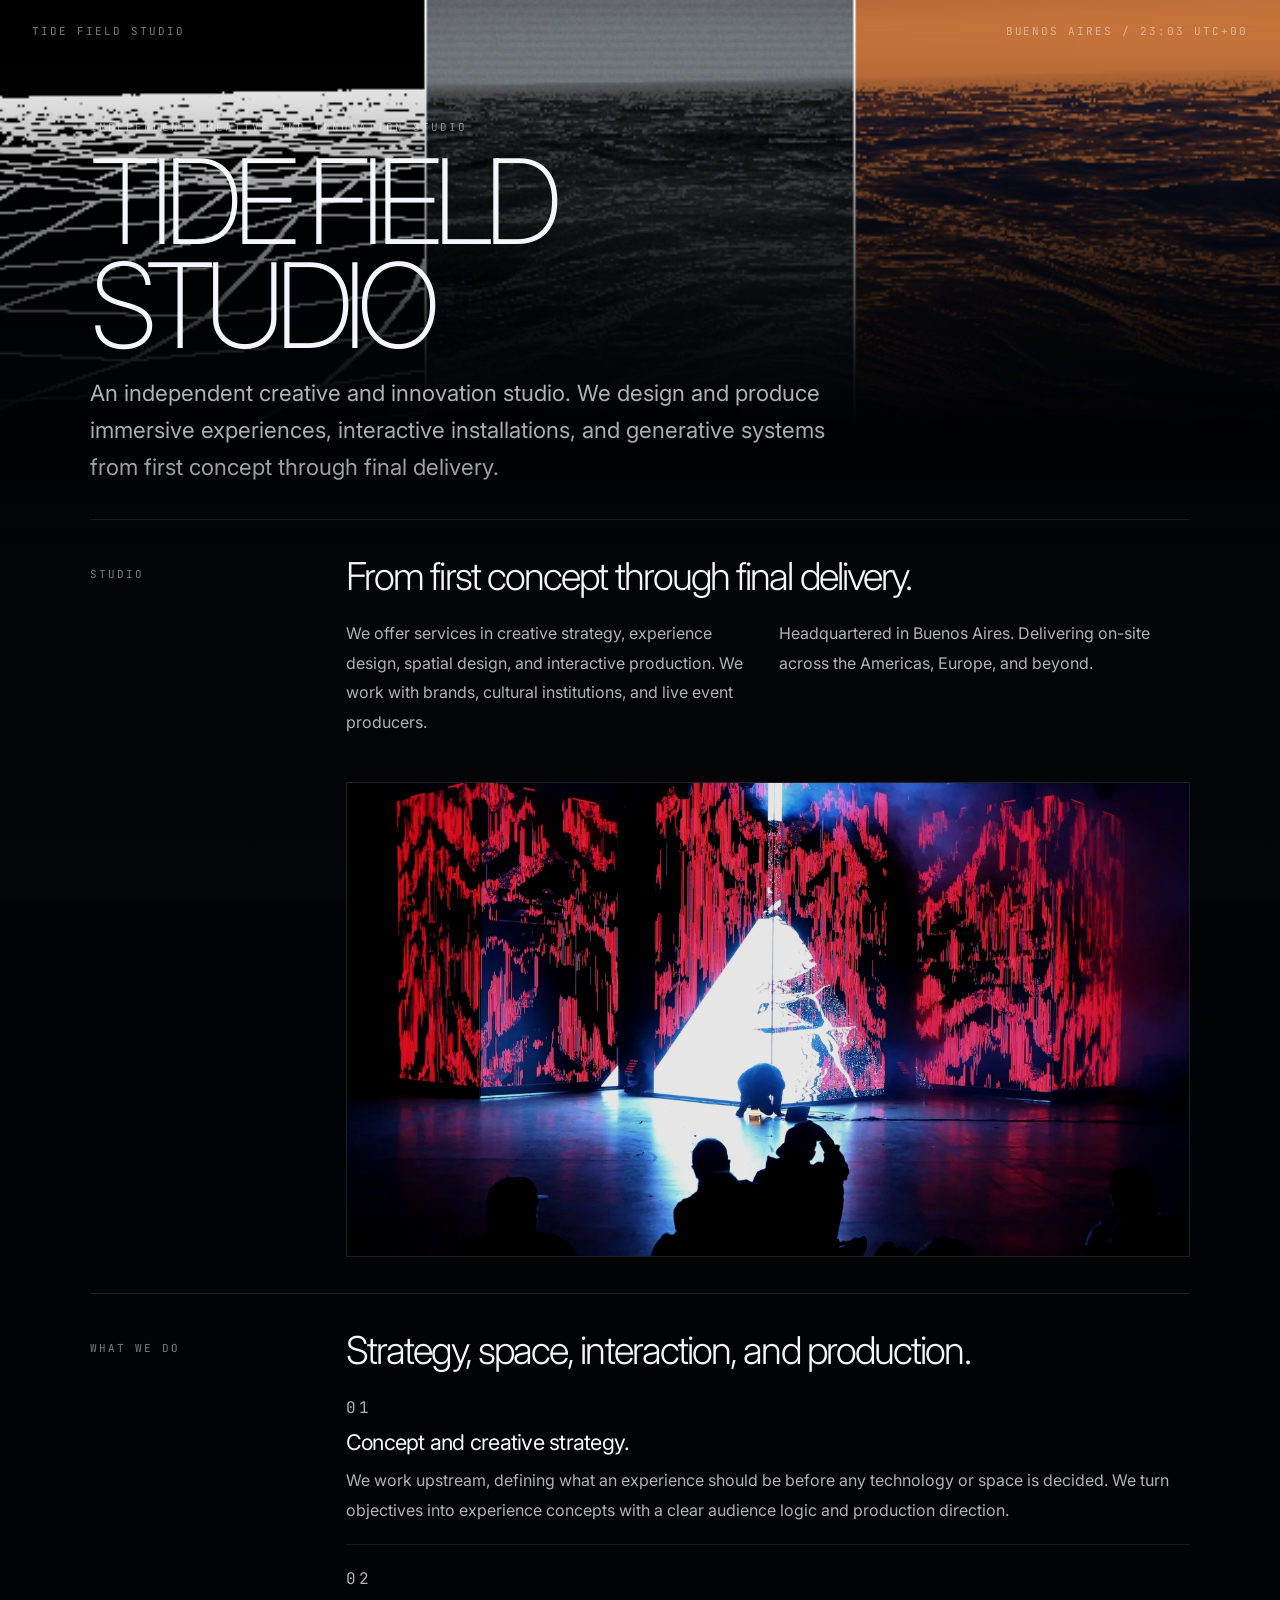
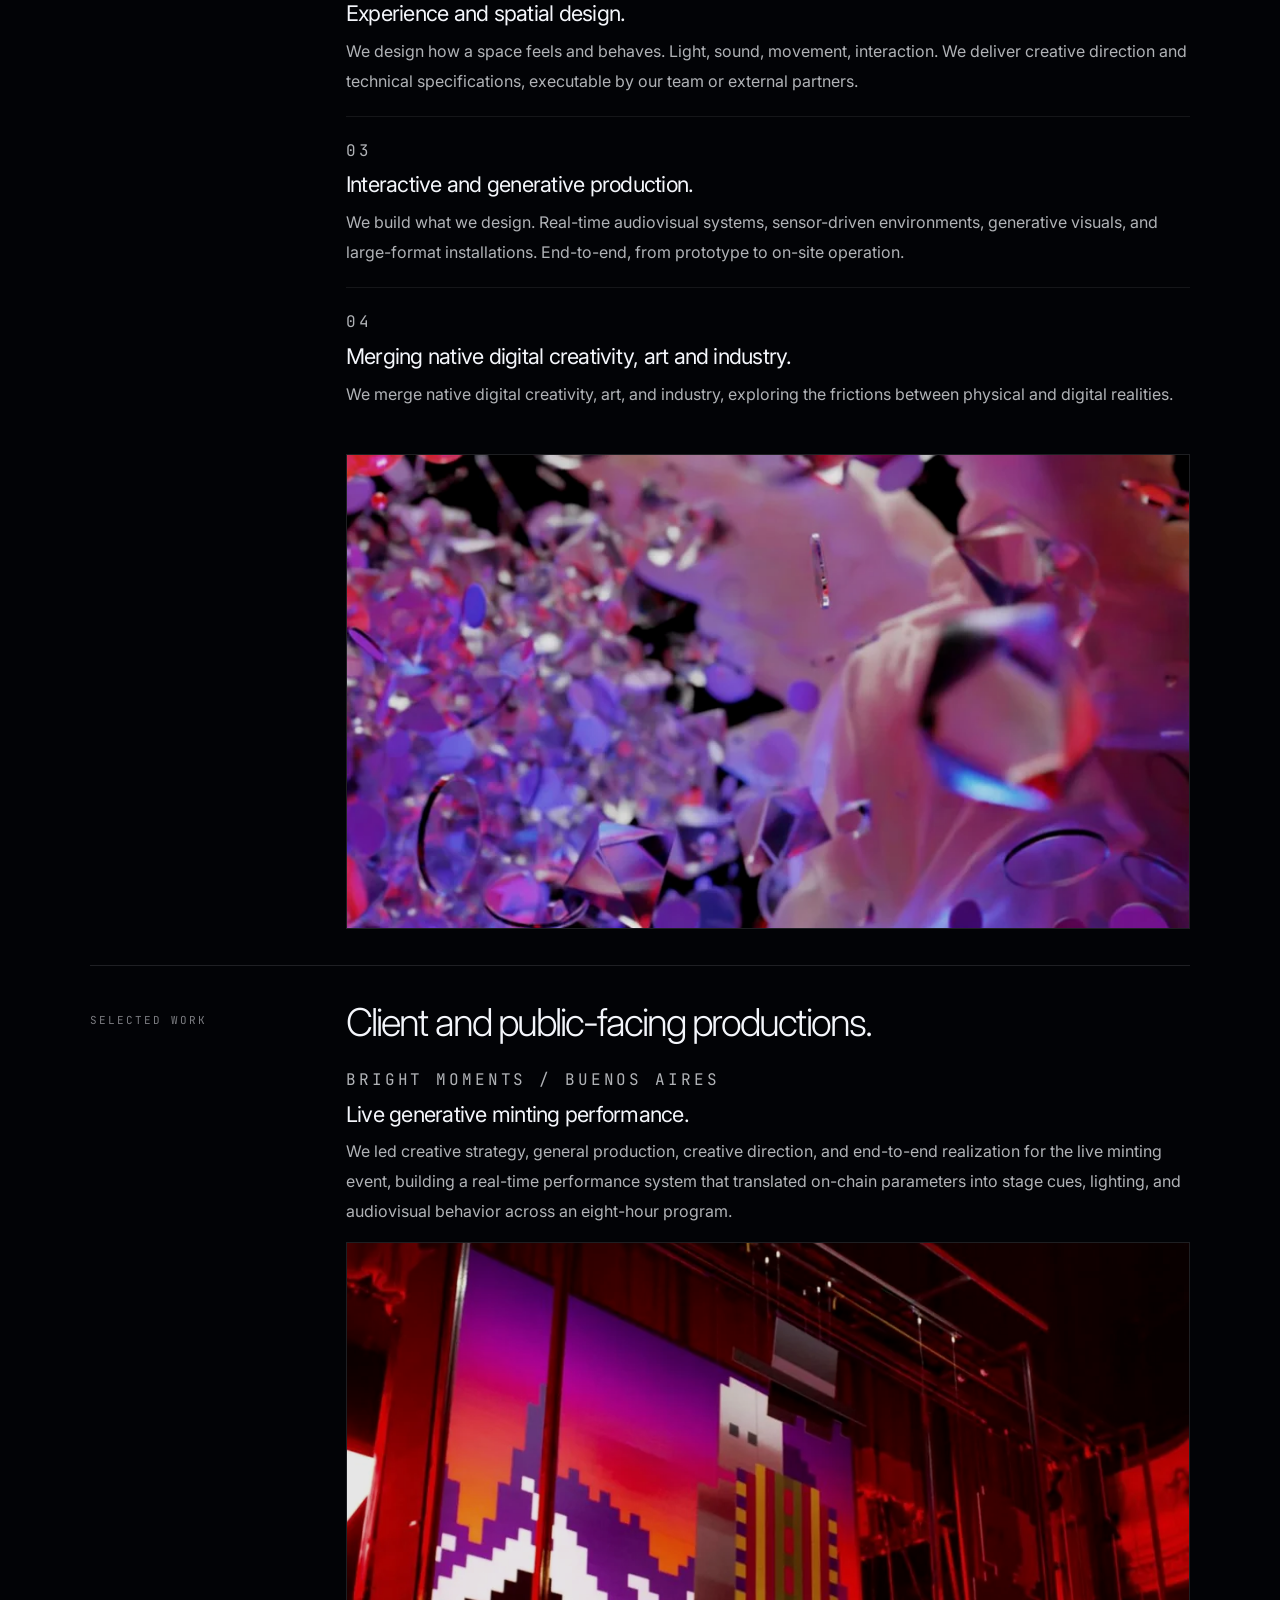
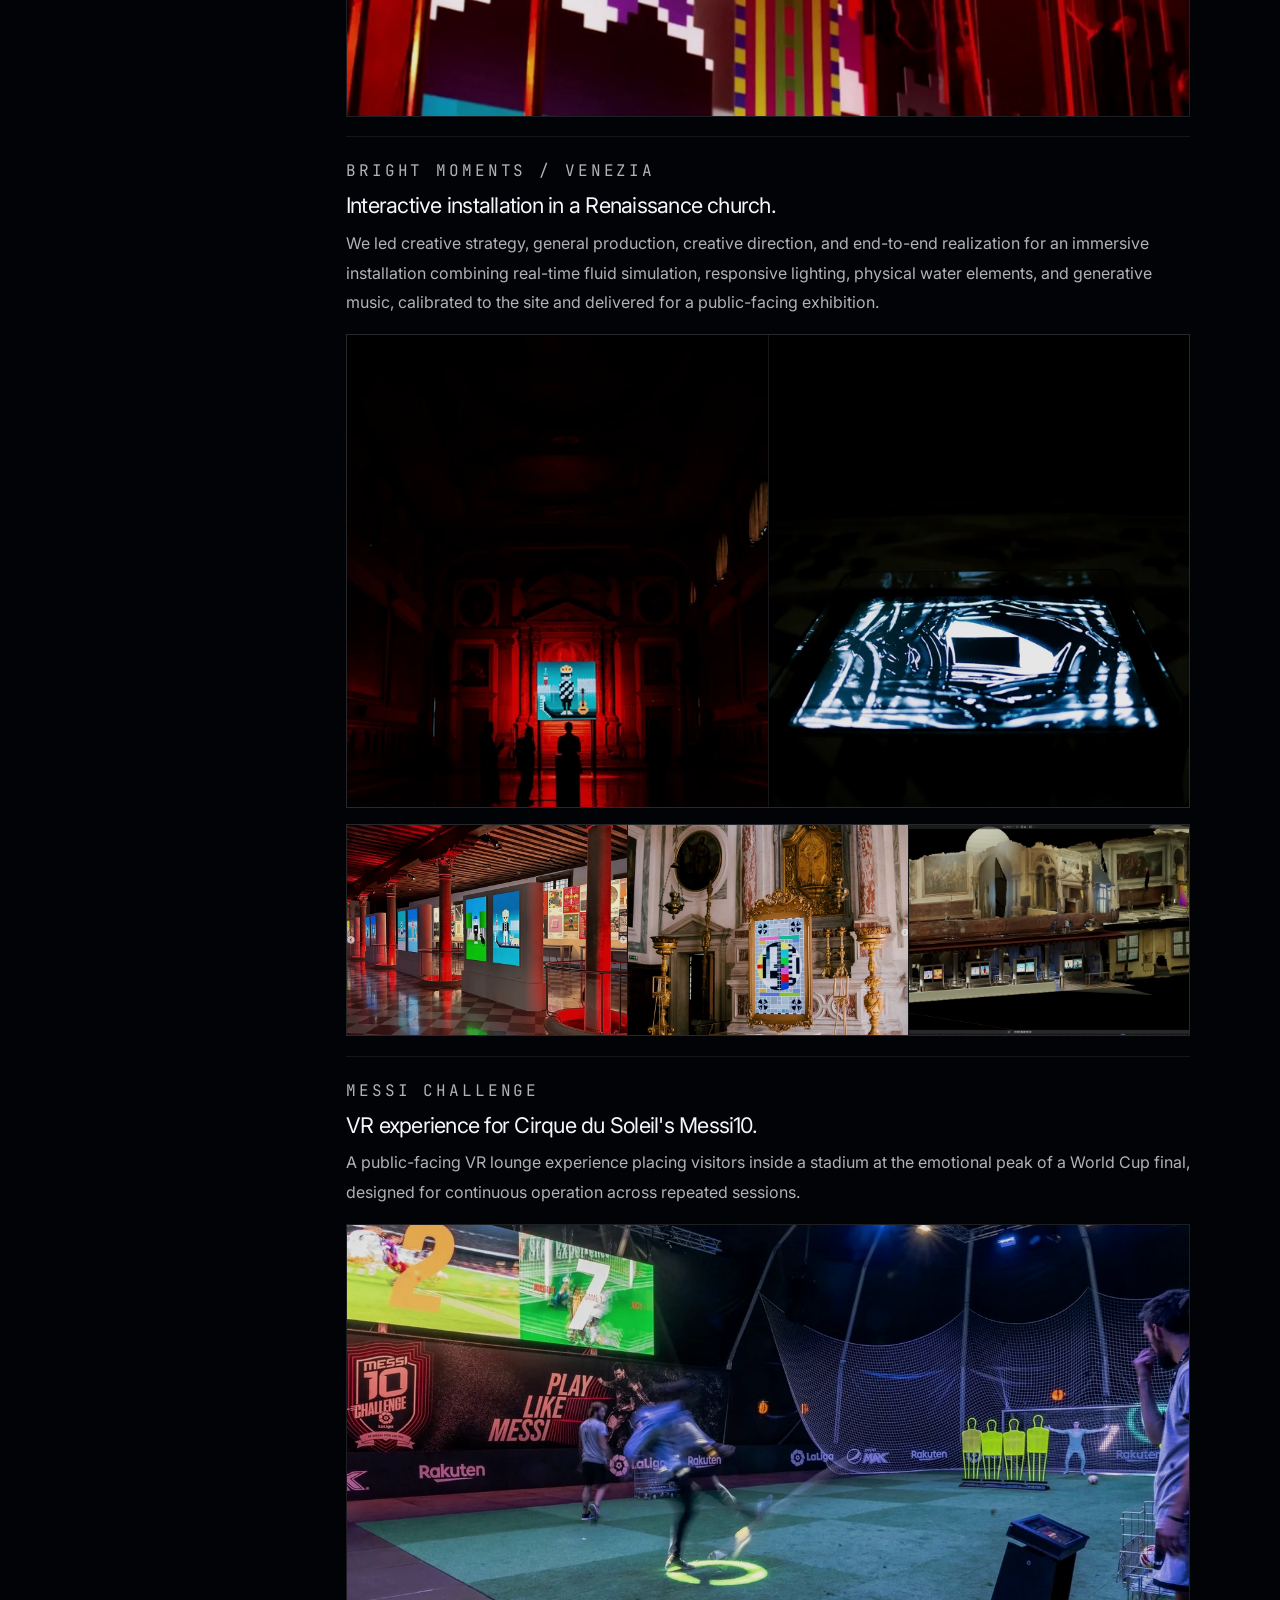
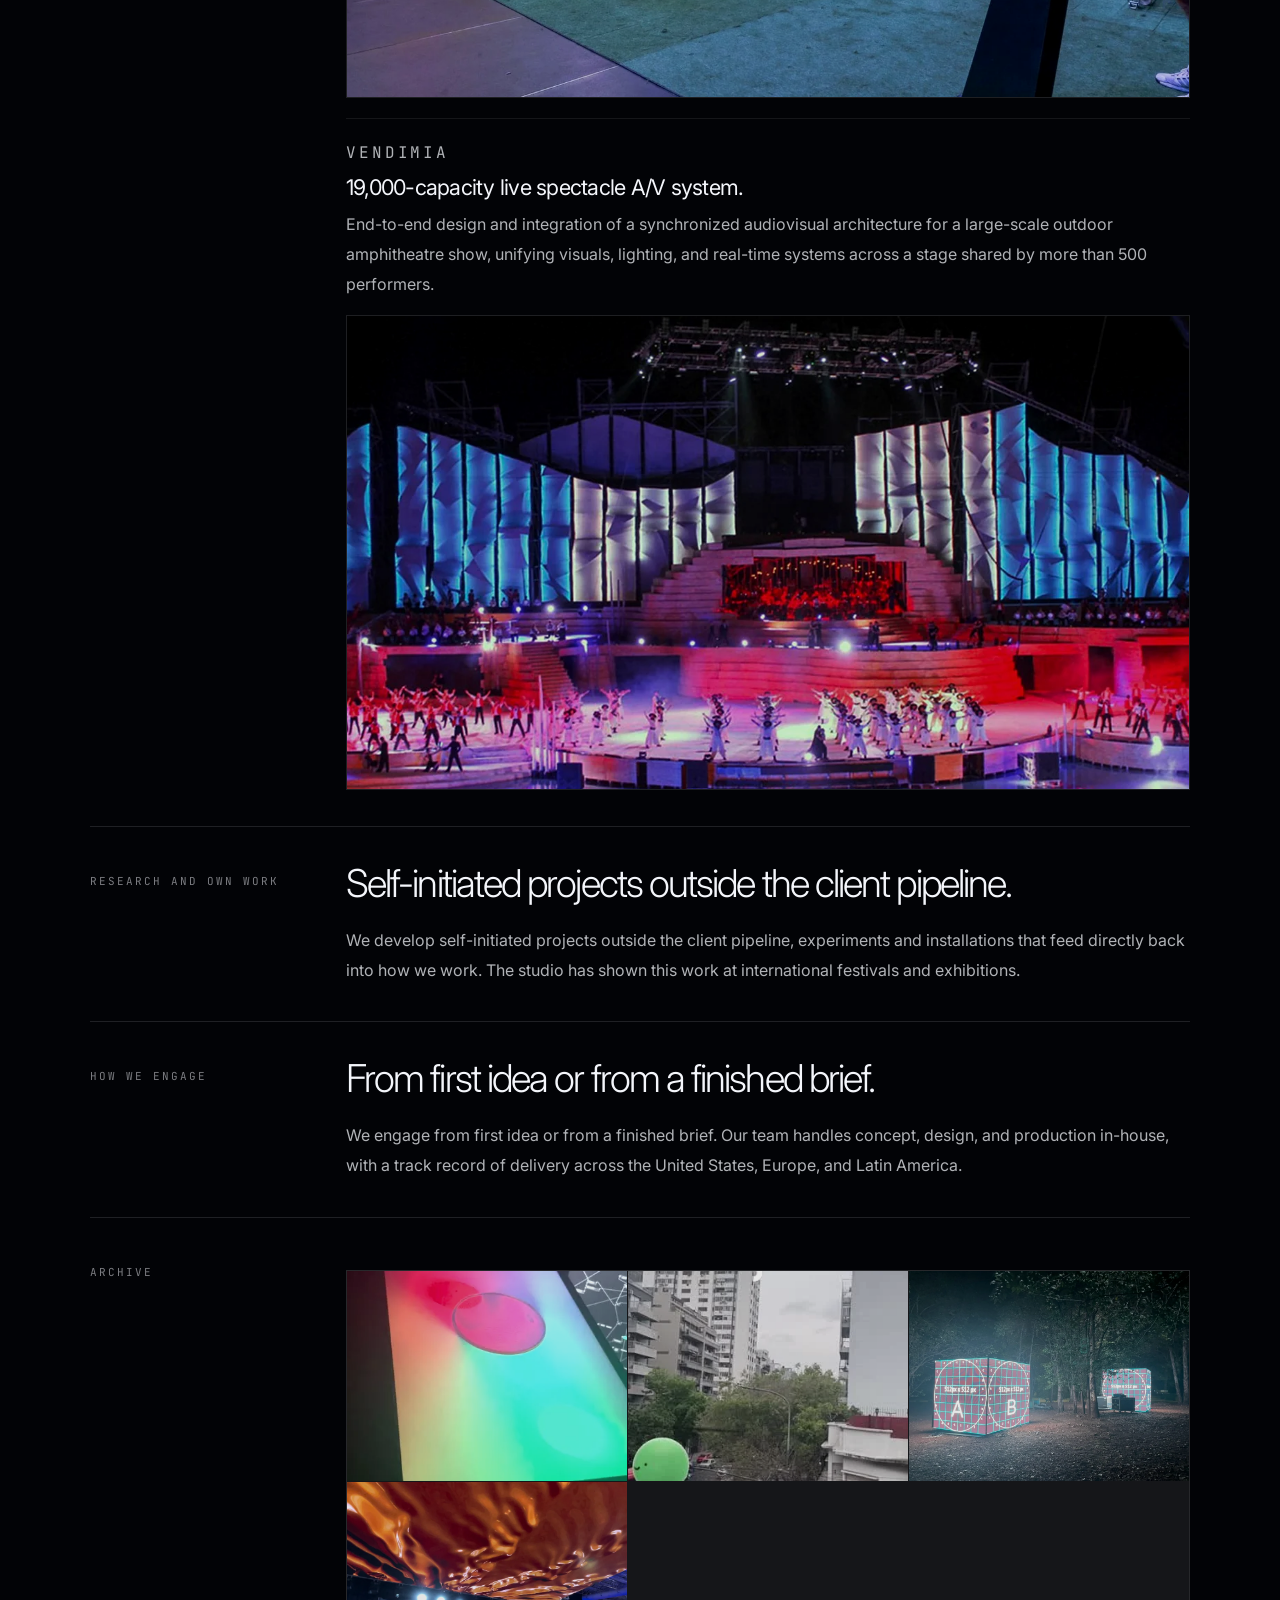
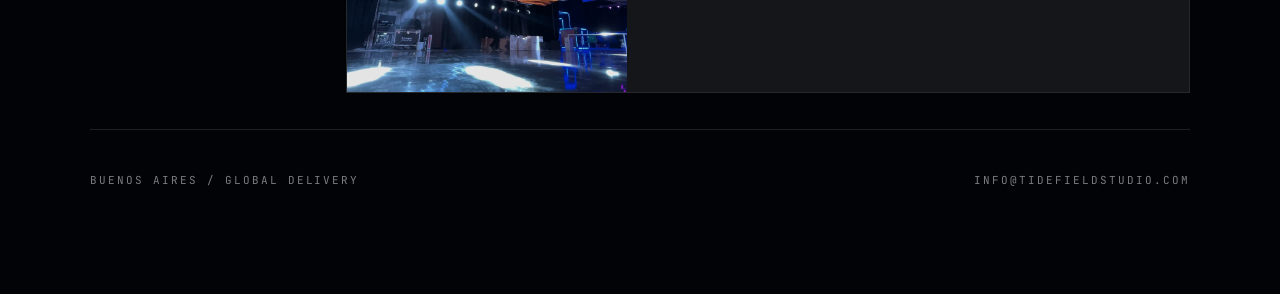
==== commit 6af32e9b: "Add horizon sun arc and optical wordmark alignment" ====
--- a/index.html
+++ b/index.html
@@ -135,6 +135,9 @@
       .wordmark-line--studio {
         display: inline-block;
       }
+      .wordmark-o {
+        display: inline-block;
+      }
       .lede {
         max-width: 48rem;
         margin: 1.1rem 0 0;
@@ -321,9 +324,9 @@
       </div>
       <div class="hero">
         <p class="eyebrow">Independent creative and innovation studio</p>
-        <h1 class="wordmark">
-          <span class="wordmark-line">TIDE FIELD</span>
-          <span class="wordmark-line wordmark-line--studio">STUDIO</span>
+        <h1 class="wordmark" aria-label="TIDE FIELD STUDIO">
+          <span class="wordmark-line" aria-hidden="true">TIDE FIELD</span>
+          <span class="wordmark-line wordmark-line--studio" aria-hidden="true">STUDI<span class="wordmark-o">O</span></span>
         </h1>
         <p class="lede">
           An independent creative and innovation studio. We design and produce
@@ -666,25 +669,31 @@
         return vec3(xz.x, getSeaHeight(xz), xz.y);
       }
 
-      // Horizontal movement controls sunset energy. Left = blue, right = warm sunset.
-      vec3 SUN_DIR_BLUE = normalize(vec3(0.313, 0.55, -0.774));
-      vec3 SUN_DIR_SUN  = normalize(vec3(0.313, 0.10, -0.944));
-
       float mouseControl() {
         return smoothstep(0.02, 0.98, clamp(iMouseX, 0.0, 1.0));
       }
 
+      float sunTravel() {
+        return mouseControl();
+      }
+
       float sunsetControl() {
+        float horizonWarmth = pow(abs(sunTravel() * 2.0 - 1.0), 0.70);
         float scrollWarmth = smoothstep(0.0, 0.85, iScrollY) * 0.32;
-        return clamp(max(mouseControl(), scrollWarmth), 0.0, 1.0);
+        return clamp(max(horizonWarmth * 0.92, scrollWarmth), 0.0, 1.0);
       }
 
       vec3 getSunDir() {
-        return normalize(mix(SUN_DIR_BLUE, SUN_DIR_SUN, sunsetControl()));
+        float t = sunTravel();
+        float azimuth = mix(-1.18, 1.18, t);
+        float rise = max(sin(t * PI), 0.0);
+        float elevation = mix(0.08, 0.58, pow(rise, 0.82));
+        return normalize(vec3(sin(azimuth) * 1.04, elevation, -0.45 - cos(azimuth) * 0.58));
       }
 
       vec3 getColorSkyColor(vec3 e) {
         float sunset = sunsetControl();
+        vec3 sunDir = getSunDir();
         float y  = clamp(e.y,  0.0, 1.0);
         float hy = clamp(-e.y, 0.0, 1.0);
 
@@ -694,7 +703,7 @@
         vec3 sky_blue = mix(horizon_blue, zenith_blue, smoothstep(0.0, 0.75, y));
         sky_blue = mix(sky_blue, vec3(0.72, 0.84, 0.95), exp(-y * 8.0) * 0.30); // haze
         // white-yellow sun high in sky
-        float sd_b = max(dot(e, SUN_DIR_BLUE), 0.0);
+        float sd_b = max(dot(e, sunDir), 0.0);
         sky_blue += vec3(1.8, 1.8, 1.4) * pow(sd_b, 8000.0);
         sky_blue += vec3(0.6, 0.6, 0.5) * pow(sd_b, 60.0) * 0.12;
         sky_blue = mix(sky_blue, vec3(0.38, 0.55, 0.75), hy * 0.8);
@@ -706,7 +715,7 @@
         vec3 sky_sun = mix(horizon_sun, mid_sun,   smoothstep(0.0, 0.22, y));
         sky_sun       = mix(sky_sun,   zenith_sun, smoothstep(0.22, 0.80, y));
         sky_sun       = mix(sky_sun, vec3(0.72, 0.34, 0.18), exp(-y * 10.0) * 0.32);
-        float sd_s = max(dot(e, getSunDir()), 0.0);
+        float sd_s = max(dot(e, sunDir), 0.0);
         sky_sun += vec3(2.0, 1.4, 0.50) * pow(sd_s, 6000.0);
         sky_sun += vec3(0.95, 0.50, 0.16) * pow(sd_s, 90.0) * 0.38;
         sky_sun += vec3(0.55, 0.22, 0.05) * pow(sd_s, 14.0) * 0.12;
@@ -971,6 +980,9 @@
         const canvas = document.getElementById("scene");
         const wordmarkEl = document.querySelector(".wordmark");
         const studioLineEl = document.querySelector(".wordmark-line--studio");
+        const studioOLetterEl = document.querySelector(".wordmark-o");
+        const textMeasureCanvas = document.createElement("canvas");
+        const textMeasureContext = textMeasureCanvas.getContext("2d");
 
         let wordmarkAlignTicking = false;
         function alignWordmarkToQuadrant() {
@@ -979,15 +991,29 @@
           wordmarkEl.style.removeProperty("--wordmark-fit");
           if (window.innerWidth <= 640) return;
 
-          const headerRect = headerEl.getBoundingClientRect();
-          const studioRect = studioLineEl.getBoundingClientRect();
-          const targetRight = headerRect.left + headerRect.width / 3;
-          const targetWidth = targetRight - studioRect.left;
-          if (targetWidth <= 0 || studioRect.width <= 0) return;
-
-          const currentSize = parseFloat(getComputedStyle(wordmarkEl).fontSize);
-          const nextSize = Math.max(48, Math.min(150, currentSize * (targetWidth / studioRect.width)));
-          wordmarkEl.style.setProperty("--wordmark-fit", nextSize.toFixed(2) + "px");
+          for (let i = 0; i < 4; i++) {
+            const headerRect = headerEl.getBoundingClientRect();
+            const studioRect = studioLineEl.getBoundingClientRect();
+            const oRect = studioOLetterEl ? studioOLetterEl.getBoundingClientRect() : studioRect;
+            const targetRight = headerRect.left + headerRect.width / 3;
+            if (studioRect.width <= 0) return;
+
+            const styles = getComputedStyle(wordmarkEl);
+            const currentSize = parseFloat(styles.fontSize);
+            let oRightSideBearing = 0;
+            if (textMeasureContext && studioOLetterEl) {
+              textMeasureContext.font = `${styles.fontWeight} ${styles.fontSize} ${styles.fontFamily}`;
+              const metrics = textMeasureContext.measureText("O");
+              oRightSideBearing = Math.max(0, metrics.width - (metrics.actualBoundingBoxRight || metrics.width));
+            }
+
+            const visualORight = oRect.right - oRightSideBearing;
+            const error = targetRight - visualORight;
+            if (Math.abs(error) < 0.15) return;
+
+            const nextSize = Math.max(48, Math.min(150, currentSize + error * (currentSize / studioRect.width)));
+            wordmarkEl.style.setProperty("--wordmark-fit", nextSize.toFixed(2) + "px");
+          }
         }
 
         function requestWordmarkAlign() {
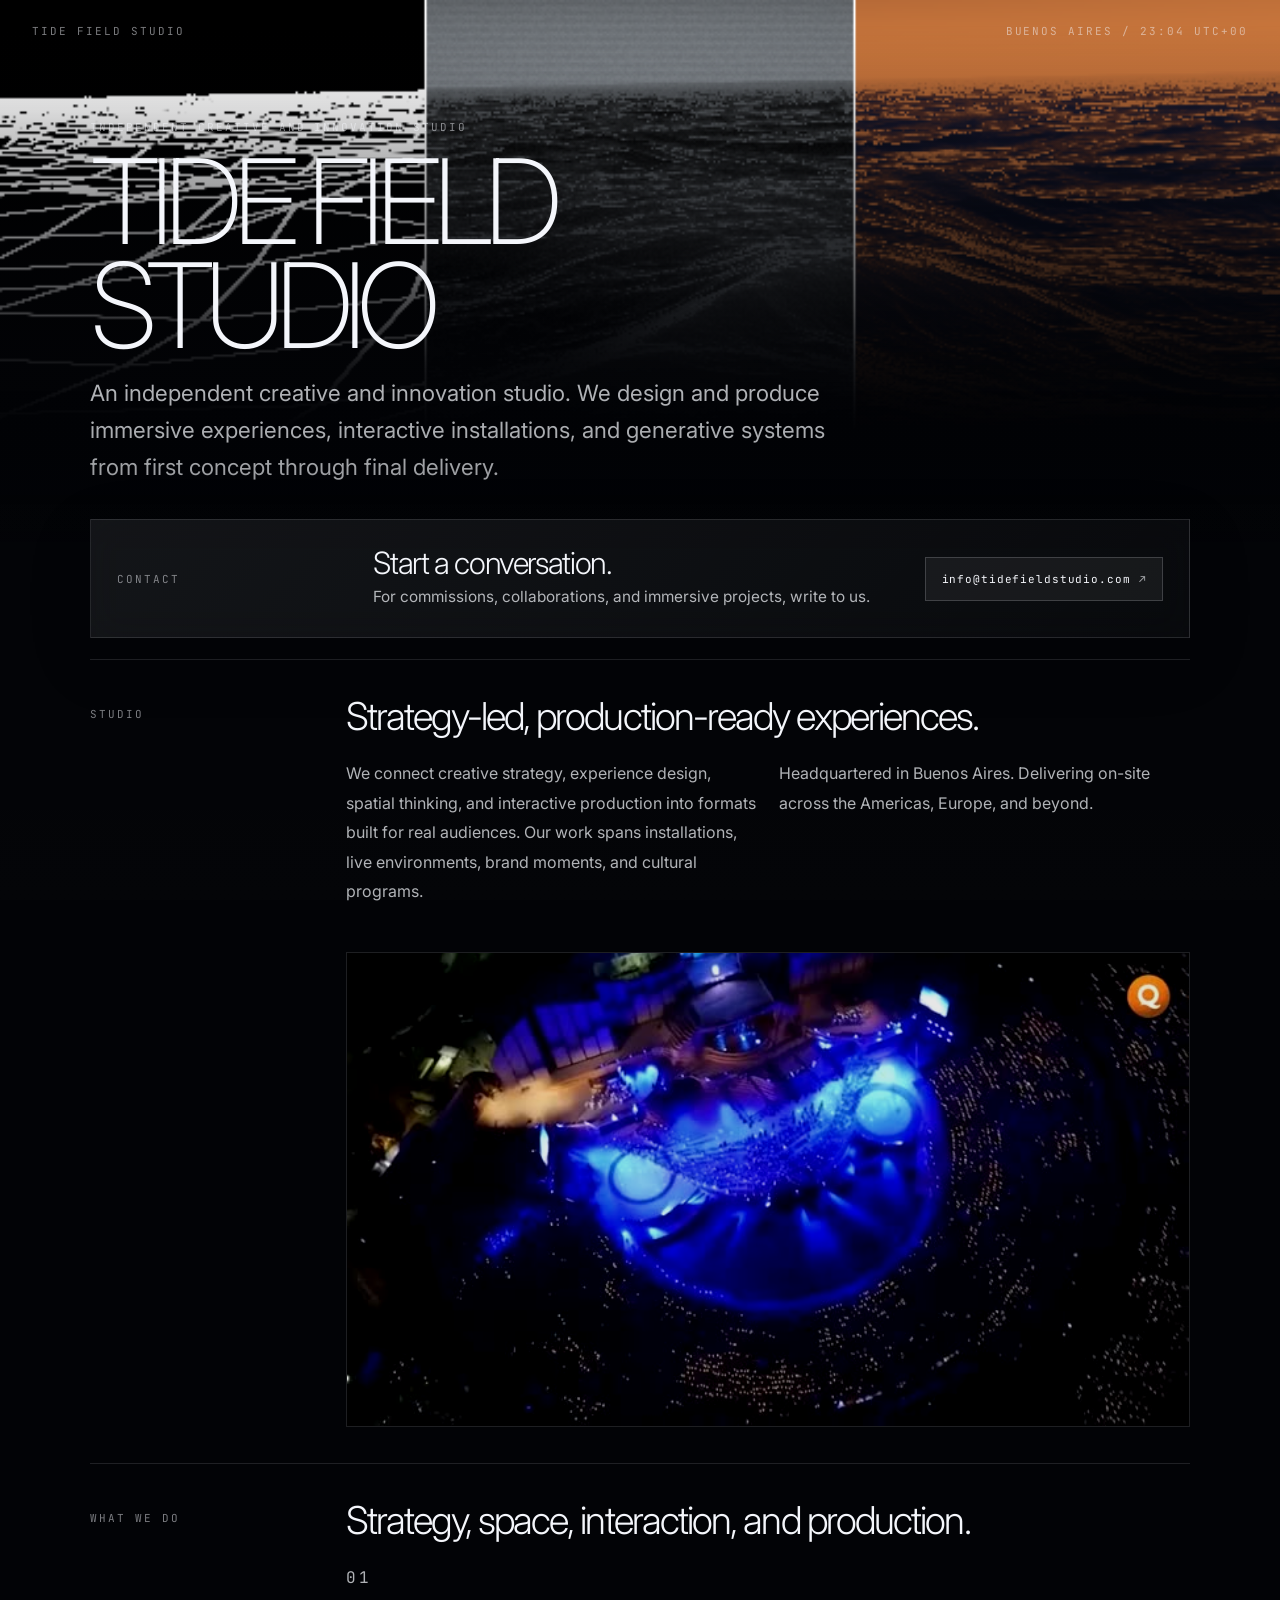
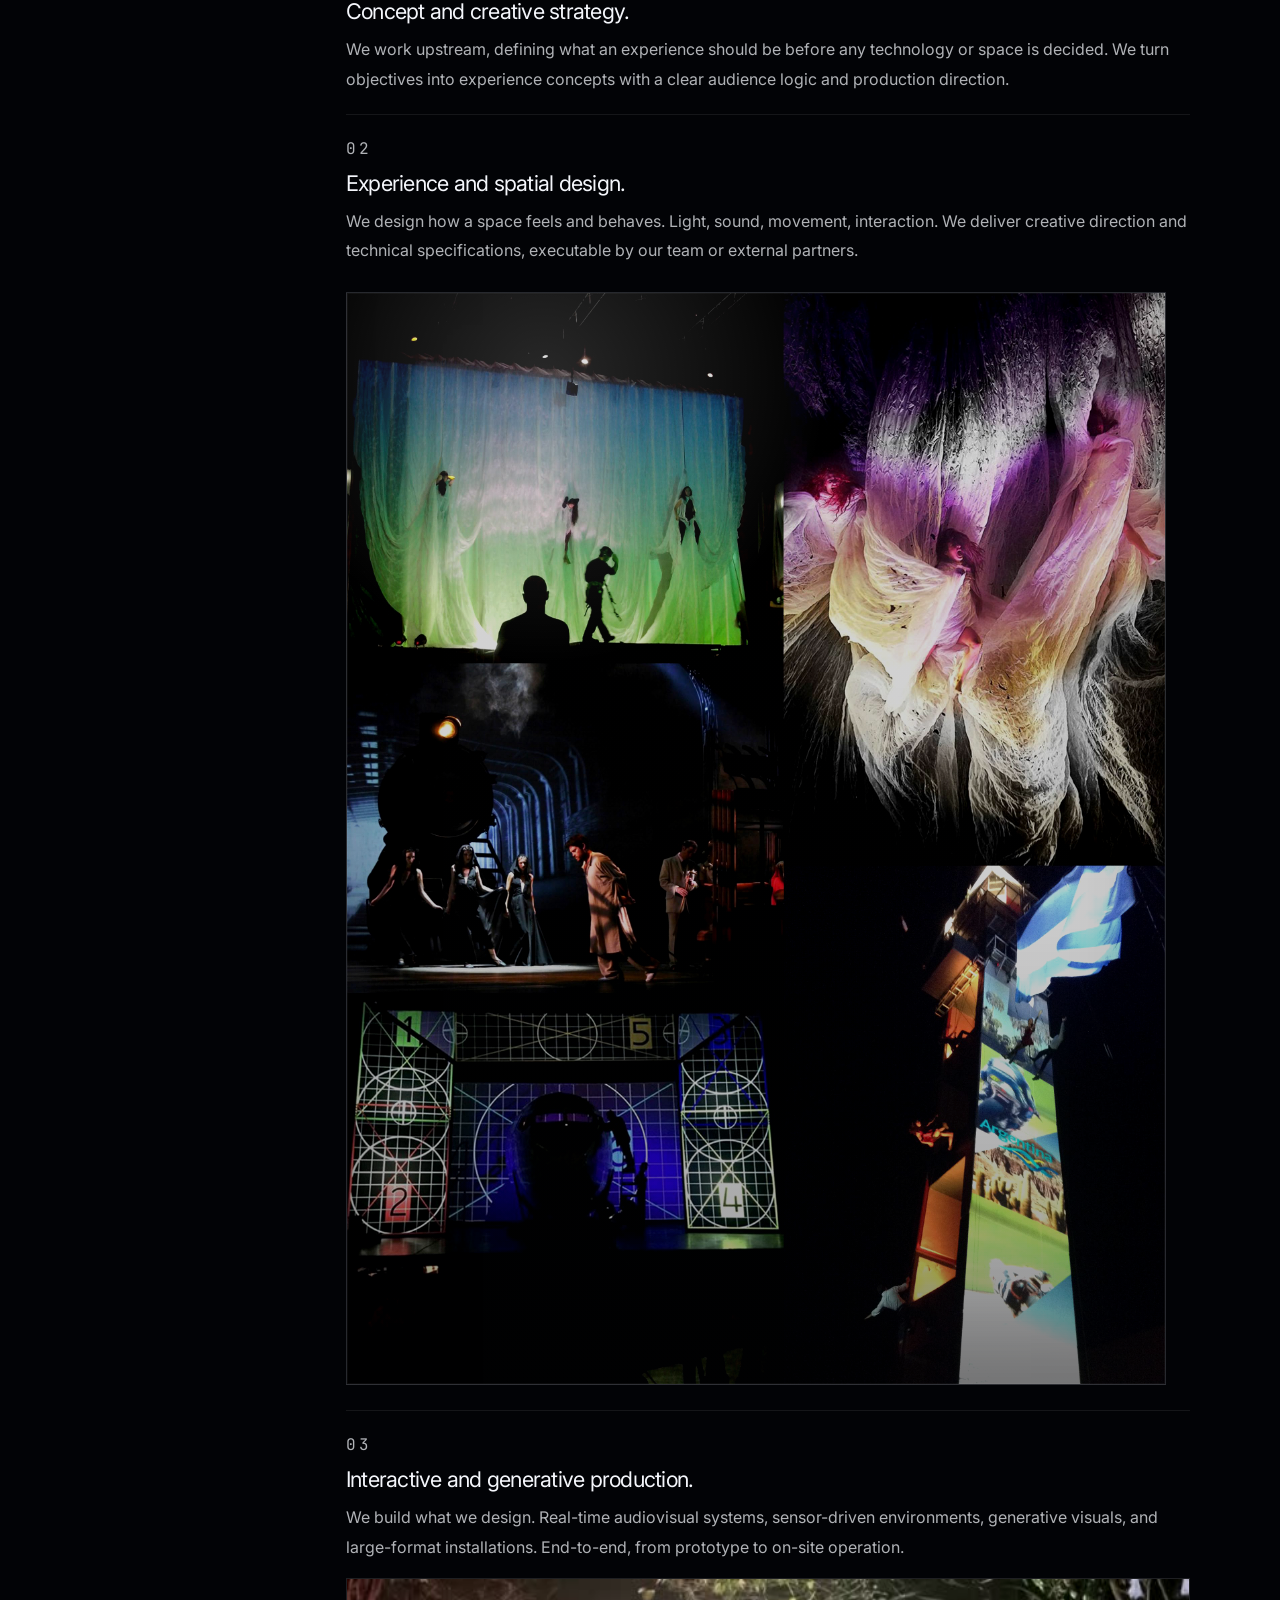
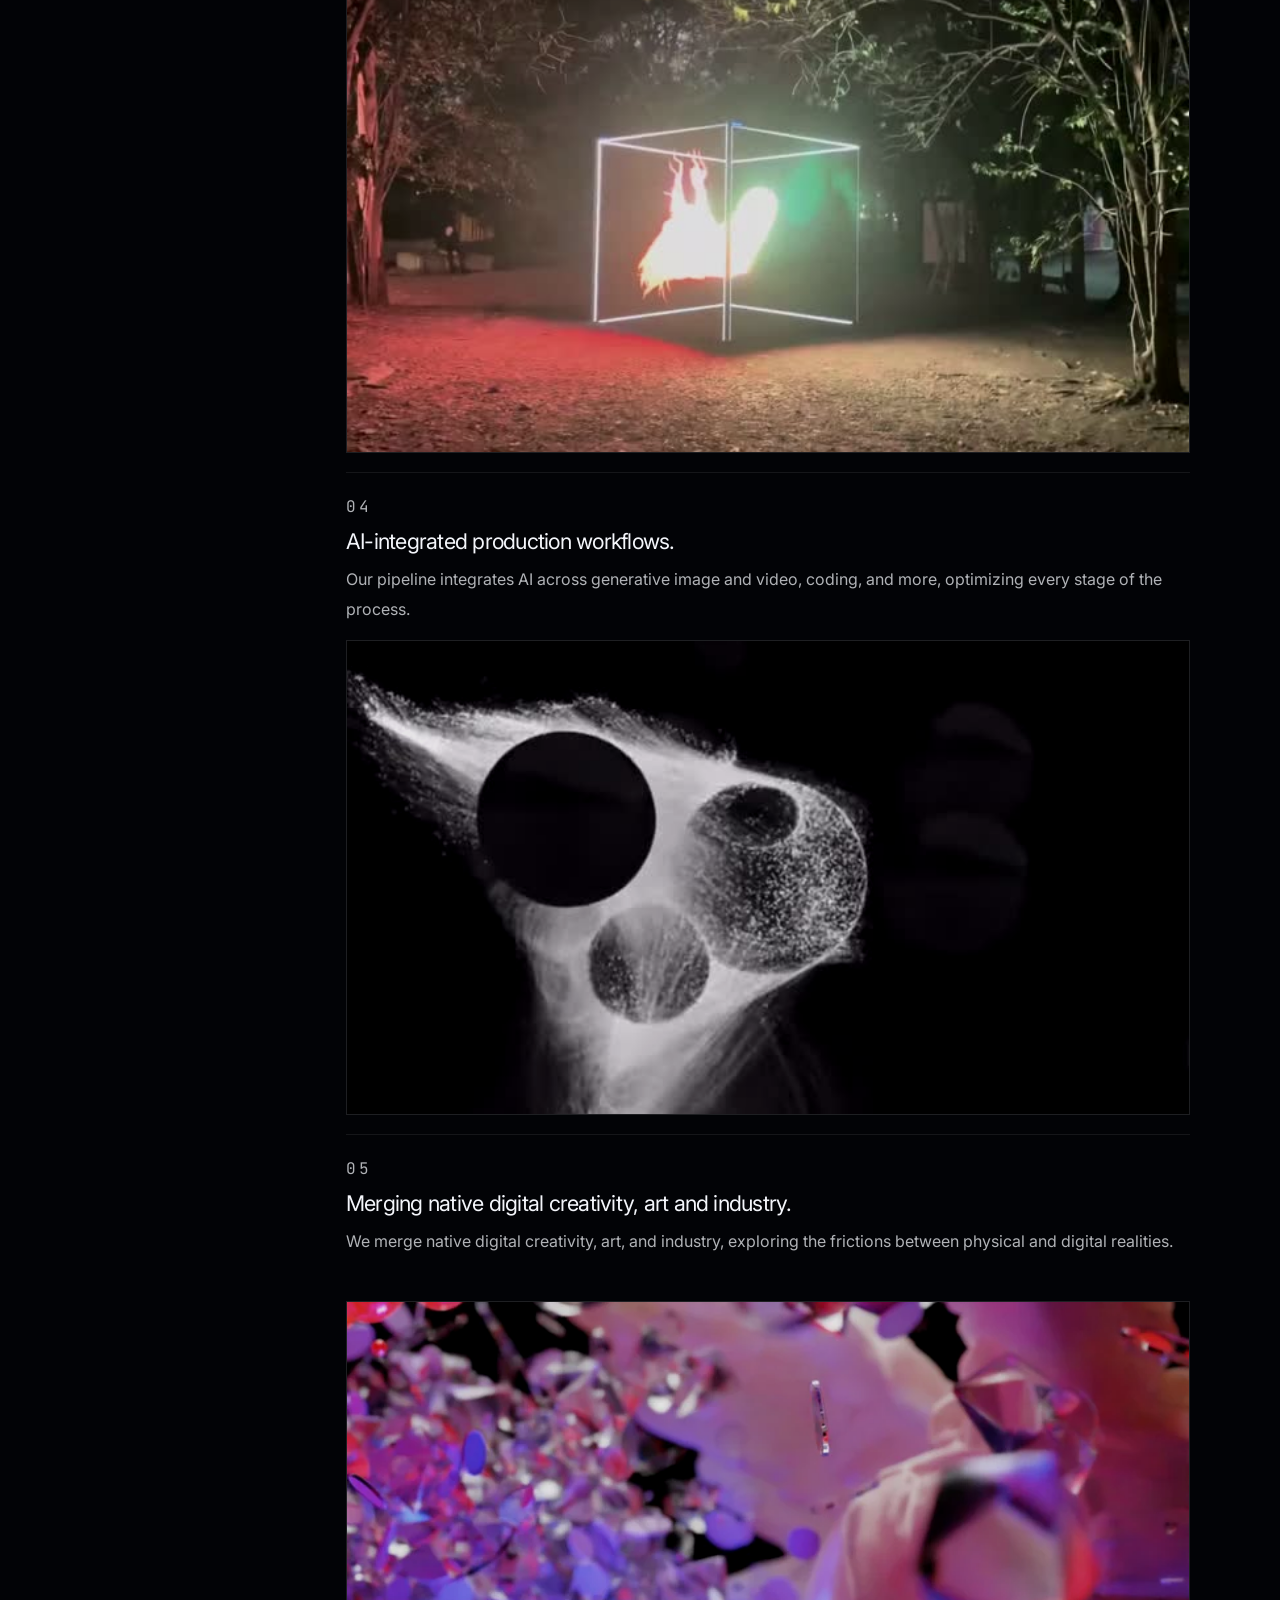
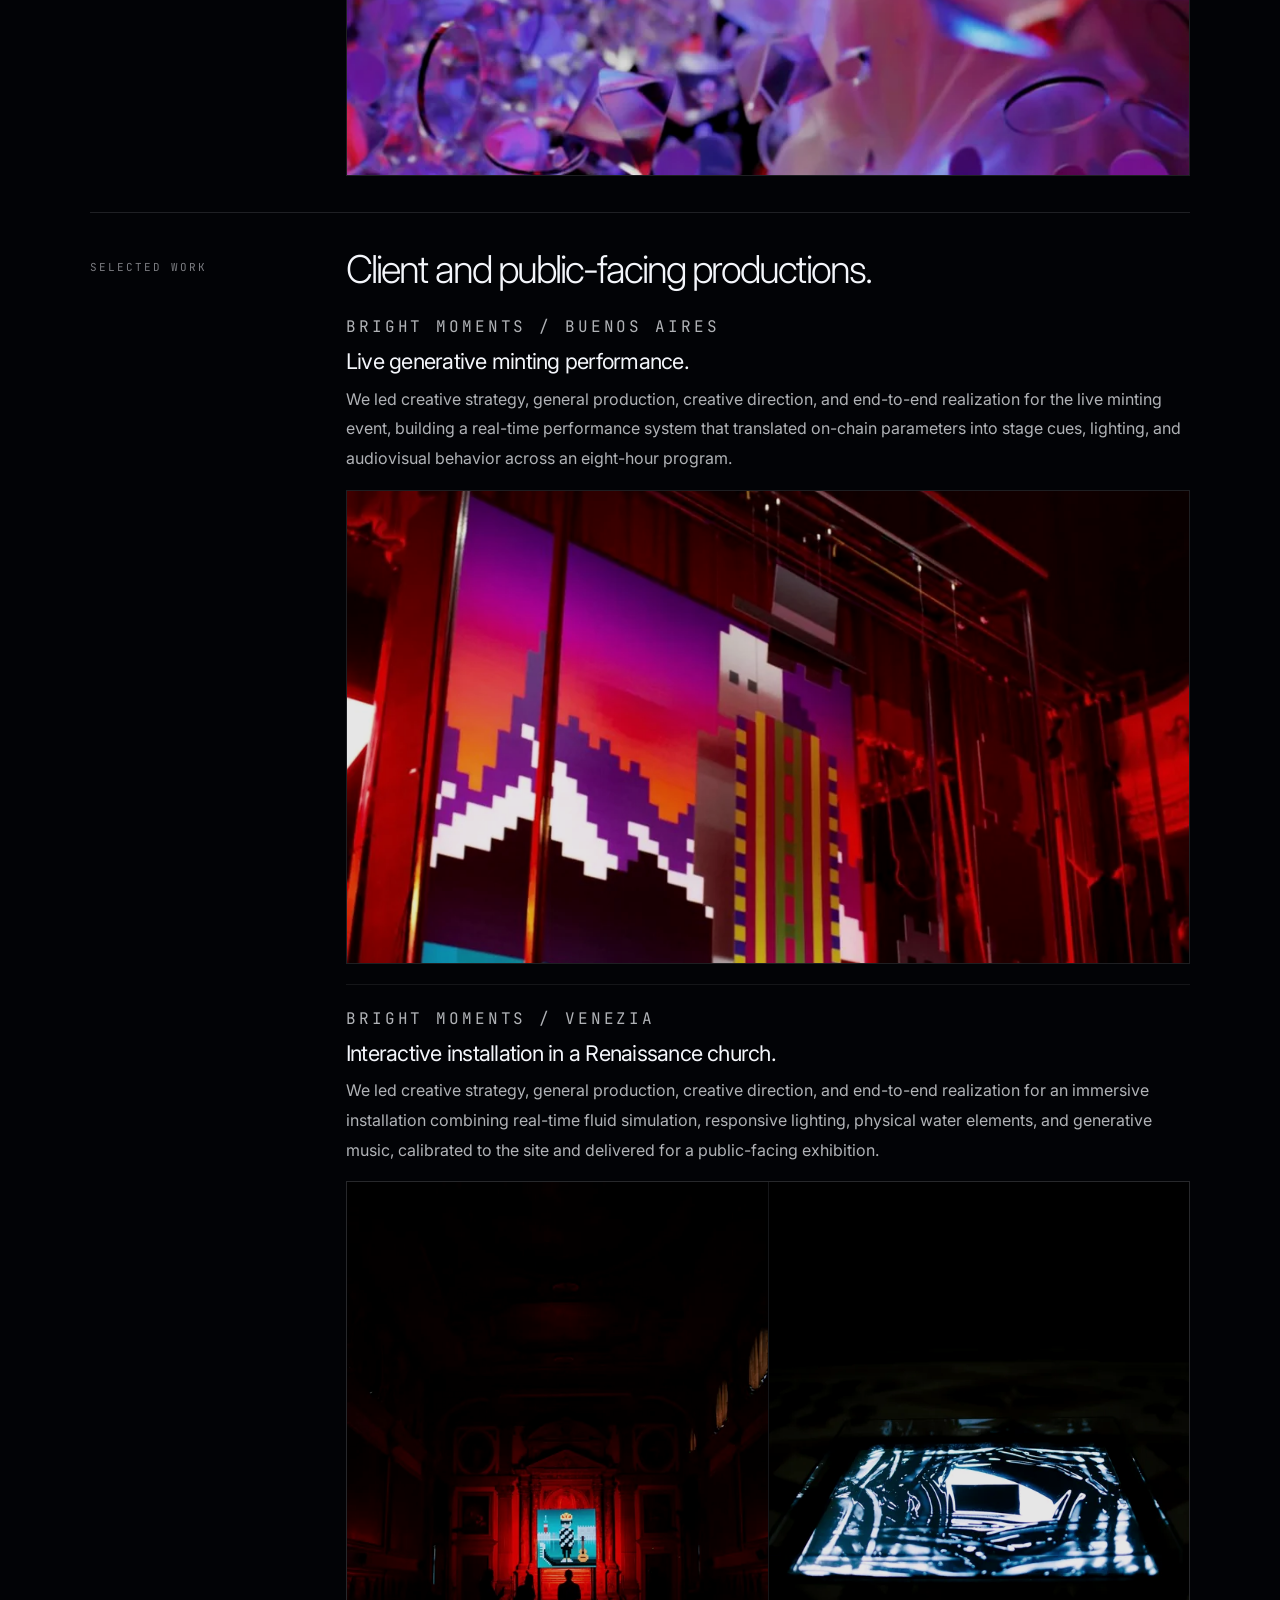
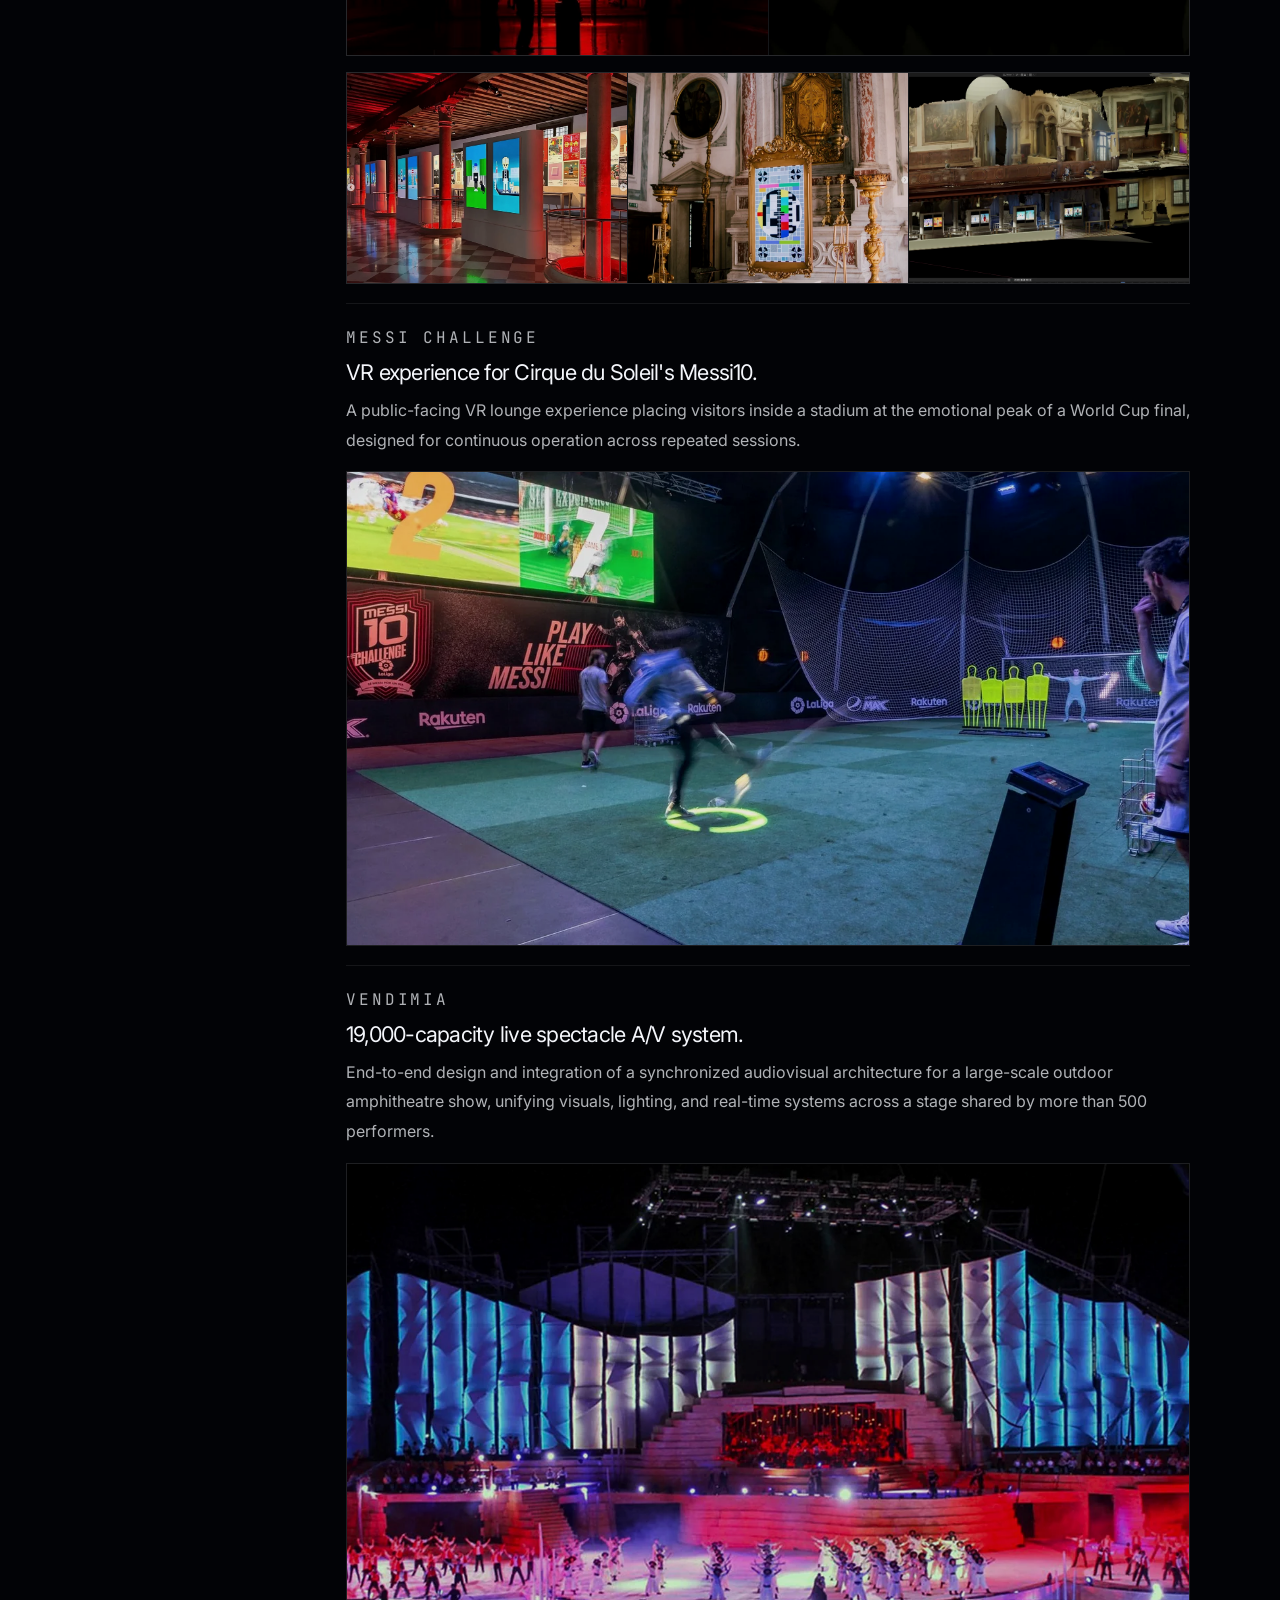
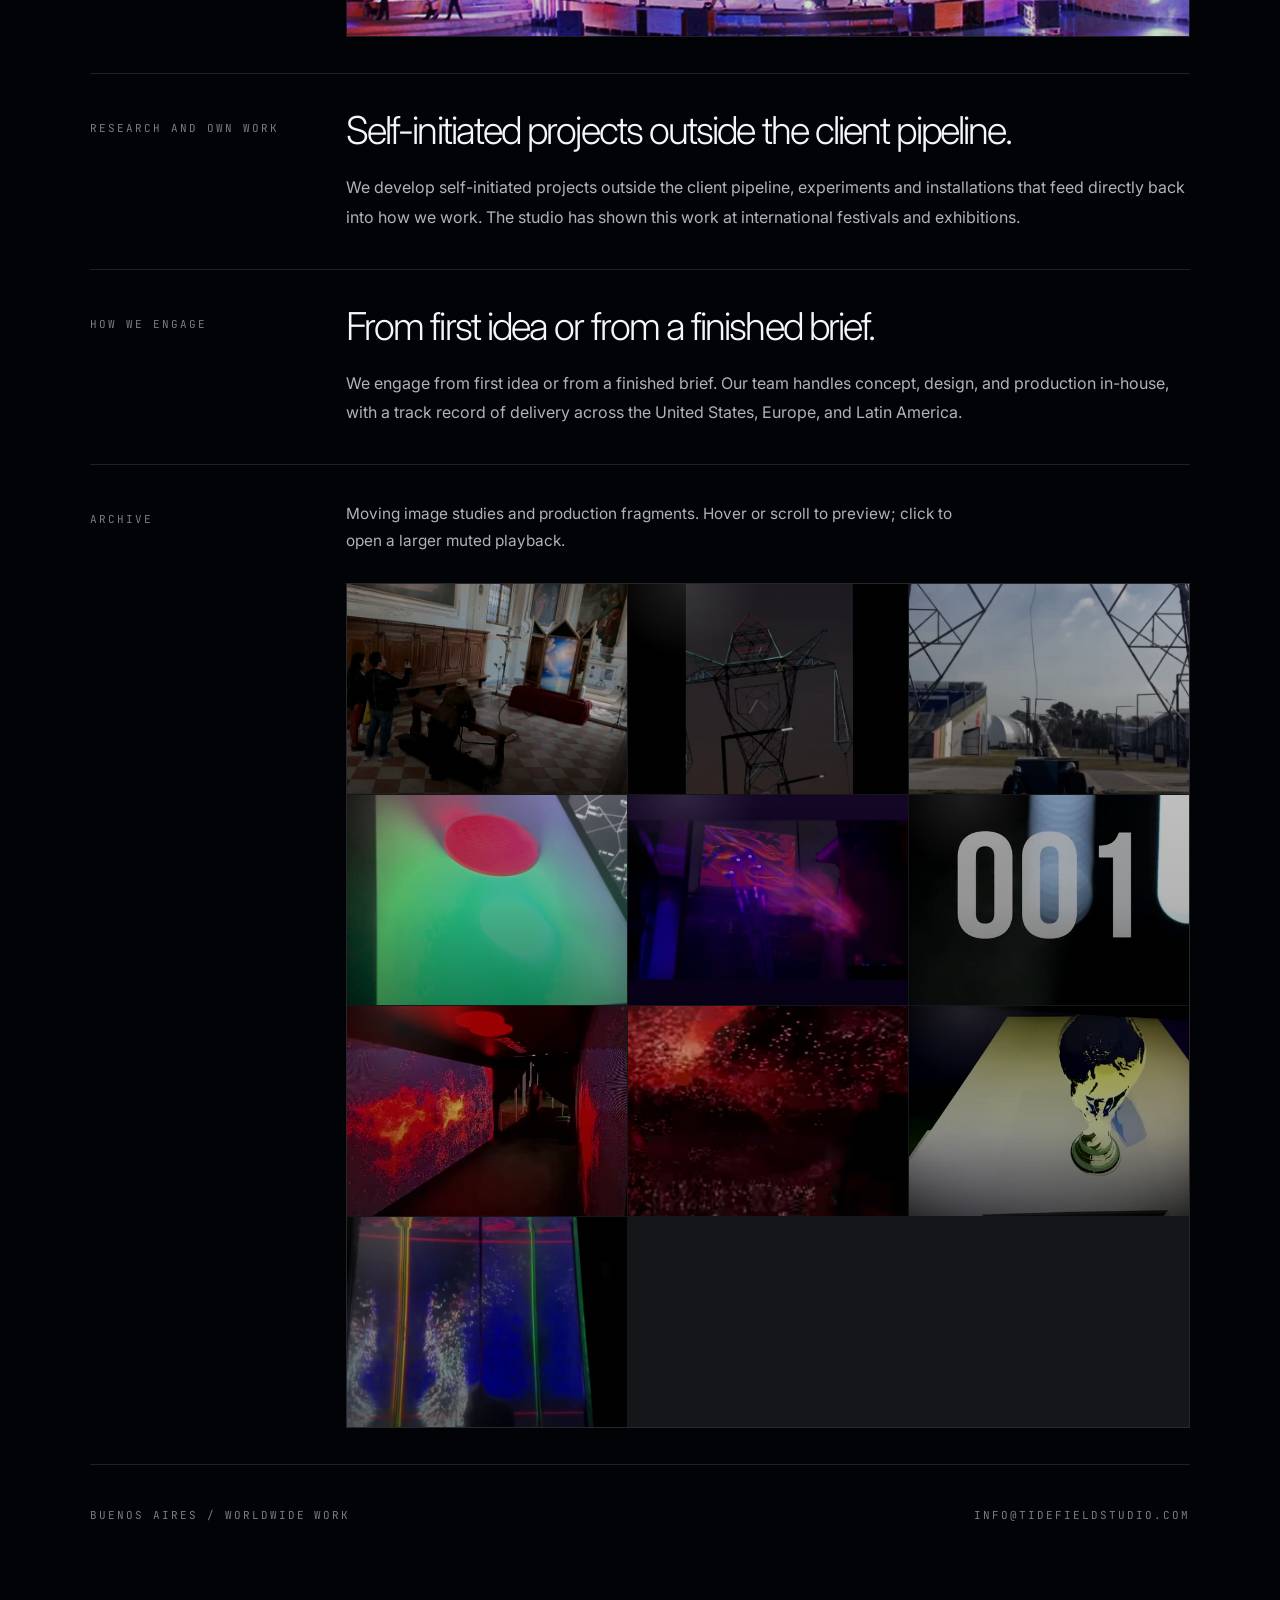
==== commit a18011e3: "Add optimized video archive and section reels" ====
--- a/index.html
+++ b/index.html
@@ -164,6 +164,68 @@
         pointer-events: none;
         background: linear-gradient(180deg, rgba(2,3,6,0) 0%, rgba(2,3,6,0.04) 36%, rgba(2,3,6,0.16) 68%, rgba(2,3,6,0.28) 100%);
       }
+      .intro-contact {
+        display: grid;
+        grid-template-columns: minmax(180px, 220px) minmax(0, 1fr);
+        gap: 2.25rem;
+        align-items: center;
+        margin: 0 0 clamp(0.85rem, 2vw, 1.3rem);
+        padding: clamp(1.1rem, 2.4vw, 1.65rem);
+        border: 1px solid rgba(244, 246, 251, 0.12);
+        background:
+          linear-gradient(135deg, rgba(244, 246, 251, 0.075), rgba(244, 246, 251, 0.026)),
+          rgba(2, 3, 6, 0.34);
+        box-shadow: 0 1.25rem 4rem rgba(0, 0, 0, 0.16);
+        backdrop-filter: blur(18px);
+      }
+      .intro-contact__body {
+        display: grid;
+        grid-template-columns: minmax(0, 1fr) auto;
+        gap: 0.35rem 1.35rem;
+        align-items: center;
+      }
+      .intro-contact__title {
+        margin: 0;
+        font-size: clamp(1.35rem, 2.4vw, 2.05rem);
+        font-weight: 300;
+        letter-spacing: -0.045em;
+        line-height: 1.05;
+      }
+      .intro-contact__copy {
+        margin: 0;
+        max-width: 34rem;
+        font-size: 0.96rem;
+        line-height: 1.72;
+        color: var(--soft);
+      }
+      .intro-contact__link {
+        grid-column: 2;
+        grid-row: 1 / span 2;
+        justify-self: end;
+        display: inline-flex;
+        align-items: center;
+        min-height: 2.75rem;
+        padding: 0.75rem 0.95rem;
+        border: 1px solid rgba(244, 246, 251, 0.18);
+        color: var(--ink);
+        background: rgba(244, 246, 251, 0.055);
+        font-family: "JetBrains Mono", ui-monospace, SFMono-Regular, Menlo, monospace;
+        font-size: 11px;
+        letter-spacing: 0.08em;
+        text-decoration: none;
+        transition: border-color 180ms ease, background 180ms ease, transform 180ms ease;
+      }
+      .intro-contact__link::after {
+        content: "↗";
+        margin-left: 0.72em;
+        opacity: 0.64;
+      }
+      .intro-contact__link:hover,
+      .intro-contact__link:focus-visible {
+        border-color: rgba(244, 246, 251, 0.42);
+        background: rgba(244, 246, 251, 0.09);
+        transform: translateY(-1px);
+      }
       .section {
         display: grid;
         grid-template-columns: minmax(180px, 220px) minmax(0, 1fr);
@@ -214,6 +276,38 @@
         letter-spacing: -0.035em;
         line-height: 1.18;
       }
+      .spatial-design-showcase {
+        position: relative;
+        width: min(100%, 820px);
+        margin: 0.45rem 0 0.35rem;
+        aspect-ratio: 3 / 4;
+        overflow: hidden;
+        border: 1px solid rgba(244, 246, 251, 0.12);
+        background:
+          linear-gradient(180deg, rgba(244, 246, 251, 0.06), rgba(244, 246, 251, 0.02)),
+          #05070c;
+      }
+      .spatial-design-showcase img {
+        display: block;
+        width: 100%;
+        height: 100%;
+        object-fit: cover;
+        object-position: center;
+        filter: saturate(0.9) contrast(1.07) brightness(0.86);
+        transform: scale(1.004);
+      }
+      .spatial-design-showcase::after {
+        content: "";
+        position: absolute;
+        inset: 0;
+        pointer-events: none;
+        background:
+          linear-gradient(180deg, rgba(2,3,6,0) 0%, rgba(2,3,6,0.08) 58%, rgba(2,3,6,0.32) 100%),
+          radial-gradient(circle at 24% 8%, rgba(255,255,255,0.16), transparent 24%);
+        box-shadow:
+          inset 0 0 0 1px rgba(255, 255, 255, 0.04),
+          inset 0 -4rem 6rem rgba(0, 0, 0, 0.24);
+      }
       .entry-media {
         margin: 1rem 0 0;
         aspect-ratio: 16 / 9;
@@ -221,12 +315,27 @@
         border: 1px solid rgba(244, 246, 251, 0.08);
         background: rgba(244, 246, 251, 0.04);
       }
+      .entry-media--interactive {
+        cursor: pointer;
+      }
+      .entry-media--interactive:focus-visible {
+        outline: 1px solid rgba(244, 246, 251, 0.78);
+        outline-offset: 3px;
+      }
       .entry-media img {
         display: block;
         width: 100%;
         height: 100%;
         object-fit: cover;
         filter: saturate(0.88) contrast(1.04) brightness(0.9);
+      }
+      .entry-media video {
+        display: block;
+        width: 100%;
+        height: 100%;
+        object-fit: cover;
+        filter: saturate(0.9) contrast(1.05) brightness(0.9);
+        background: #020306;
       }
       .entry-media--pair {
         display: grid;
@@ -250,6 +359,159 @@
         filter: saturate(0.88) contrast(1.04) brightness(0.9);
         background: #020306;
       }
+      .archive-intro {
+        max-width: 38rem;
+        margin: 0;
+        font-size: 0.96rem;
+        line-height: 1.75;
+        color: var(--soft);
+      }
+      .archive-video-grid {
+        display: grid;
+        grid-template-columns: repeat(3, minmax(0, 1fr));
+        gap: 1px;
+        margin-top: 0.35rem;
+        border: 1px solid rgba(244, 246, 251, 0.08);
+        background: rgba(244, 246, 251, 0.08);
+      }
+      .archive-video-card {
+        position: relative;
+        display: block;
+        width: 100%;
+        min-width: 0;
+        padding: 0;
+        aspect-ratio: 4 / 3;
+        overflow: hidden;
+        appearance: none;
+        border: 0;
+        border-radius: 0;
+        color: var(--ink);
+        background: #020306;
+        cursor: pointer;
+        text-align: left;
+      }
+      .archive-video-card video {
+        display: block;
+        width: 100%;
+        height: 100%;
+        object-fit: cover;
+        filter: saturate(0.82) contrast(1.08) brightness(0.76);
+        transform: scale(1.01);
+        transition: filter 220ms ease, transform 520ms ease;
+      }
+      .archive-video-card::after {
+        content: "";
+        position: absolute;
+        inset: 0;
+        pointer-events: none;
+        background:
+          linear-gradient(180deg, rgba(2,3,6,0.02) 0%, rgba(2,3,6,0.08) 52%, rgba(2,3,6,0.34) 100%),
+          radial-gradient(circle at 20% 0%, rgba(255,255,255,0.12), transparent 24%);
+        transition: opacity 220ms ease;
+      }
+      .archive-video-card:hover video,
+      .archive-video-card:focus-visible video,
+      .archive-video-card.is-previewing video {
+        filter: saturate(0.98) contrast(1.06) brightness(0.95);
+        transform: scale(1.04);
+      }
+      .archive-video-card:hover::after,
+      .archive-video-card:focus-visible::after,
+      .archive-video-card.is-previewing::after {
+        opacity: 0.72;
+      }
+      .archive-video-card:focus-visible {
+        outline: 1px solid rgba(244, 246, 251, 0.78);
+        outline-offset: -1px;
+        z-index: 1;
+      }
+      .video-lightbox[hidden] {
+        display: none;
+      }
+      .video-lightbox {
+        position: fixed;
+        inset: 0;
+        z-index: 10;
+        display: grid;
+        place-items: center;
+        padding: clamp(1rem, 3vw, 2.5rem);
+        background: rgba(2, 3, 6, 0.88);
+        backdrop-filter: blur(18px);
+      }
+      .video-lightbox__panel {
+        width: min(1120px, 100%);
+        display: grid;
+        gap: 0.85rem;
+      }
+      .video-lightbox.is-fullscreen {
+        padding: 0;
+        background: #000;
+      }
+      .video-lightbox.is-fullscreen .video-lightbox__panel {
+        width: 100%;
+        height: 100%;
+        gap: 0;
+      }
+      .video-lightbox.is-fullscreen .video-lightbox__frame {
+        width: 100%;
+        height: 100%;
+        aspect-ratio: auto;
+        border: 0;
+        box-shadow: none;
+      }
+      .video-lightbox.is-fullscreen .video-lightbox__bar {
+        position: fixed;
+        right: clamp(0.75rem, 2vw, 1.25rem);
+        bottom: clamp(0.75rem, 2vw, 1.25rem);
+        z-index: 1;
+        padding: 0.45rem;
+        border: 1px solid rgba(244, 246, 251, 0.12);
+        background: rgba(2, 3, 6, 0.56);
+        backdrop-filter: blur(14px);
+      }
+      .video-lightbox__frame {
+        aspect-ratio: 16 / 9;
+        overflow: hidden;
+        border: 1px solid rgba(244, 246, 251, 0.14);
+        background: #000;
+        box-shadow: 0 2rem 5rem rgba(0, 0, 0, 0.42);
+      }
+      .video-lightbox__frame video {
+        display: block;
+        width: 100%;
+        height: 100%;
+        object-fit: contain;
+        background: #000;
+      }
+      .video-lightbox__bar {
+        display: flex;
+        justify-content: space-between;
+        align-items: center;
+        gap: 1rem;
+      }
+      .video-lightbox__actions {
+        display: flex;
+        gap: 0.55rem;
+      }
+      .video-lightbox__button {
+        padding: 0.6rem 0.75rem;
+        border: 1px solid rgba(244, 246, 251, 0.16);
+        color: rgba(244, 246, 251, 0.78);
+        background: rgba(244, 246, 251, 0.05);
+        font-family: "JetBrains Mono", ui-monospace, SFMono-Regular, Menlo, monospace;
+        font-size: 10px;
+        letter-spacing: 0.14em;
+        text-transform: uppercase;
+        cursor: pointer;
+      }
+      .video-lightbox__button:hover,
+      .video-lightbox__button:focus-visible {
+        color: var(--ink);
+        border-color: rgba(244, 246, 251, 0.36);
+      }
+      body.is-video-modal-open {
+        overflow: hidden;
+      }
       .section-media {
         margin-top: 1.4rem;
       }
@@ -271,6 +533,14 @@
       .reference:hover {
         color: var(--ink);
       }
+      @media (max-width: 820px) {
+        .spatial-design-showcase {
+          width: 100%;
+        }
+        .archive-video-grid {
+          grid-template-columns: repeat(2, minmax(0, 1fr));
+        }
+      }
       @media (max-width: 640px) {
         .header {
           height: clamp(385px, 63vh, 455px);
@@ -302,11 +572,39 @@
           gap: 0.9rem;
           padding: 1.65rem 0;
         }
+        .intro-contact {
+          grid-template-columns: 1fr;
+          gap: 0.9rem;
+          padding: 1rem;
+        }
+        .intro-contact__body {
+          grid-template-columns: 1fr;
+        }
+        .intro-contact__link {
+          grid-column: 1;
+          grid-row: auto;
+          justify-self: stretch;
+          justify-content: center;
+          margin-top: 0.35rem;
+        }
         .section-copy {
           grid-template-columns: 1fr;
         }
         .entry-gallery {
           grid-template-columns: 1fr;
+        }
+        .archive-video-grid {
+          grid-template-columns: 1fr;
+        }
+        .archive-video-card {
+          aspect-ratio: 16 / 10;
+        }
+        .video-lightbox {
+          padding: 0.75rem;
+        }
+        .video-lightbox__bar {
+          align-items: flex-start;
+          flex-direction: column;
         }
         .footer {
           flex-direction: column;
@@ -338,23 +636,35 @@
 
 
     <main class="shell">
+      <section class="intro-contact" aria-labelledby="intro-contact-title">
+        <p class="section-label">Contact</p>
+        <div class="intro-contact__body">
+          <h2 class="intro-contact__title" id="intro-contact-title">Start a conversation.</h2>
+          <p class="intro-contact__copy">For commissions, collaborations, and immersive projects, write to us.</p>
+          <a class="intro-contact__link" href="mailto:info@tidefieldstudio.com">info@tidefieldstudio.com</a>
+        </div>
+      </section>
+
       <section class="section" aria-labelledby="studio-title">
         <p class="section-label">Studio</p>
         <div class="section-content">
-          <h2 class="section-title" id="studio-title">From first concept through final delivery.</h2>
+          <h2 class="section-title" id="studio-title">Strategy-led, production-ready experiences.</h2>
           <div class="section-copy">
             <p>
-              We offer services in creative strategy, experience design,
-              spatial design, and interactive production. We work with brands,
-              cultural institutions, and live event producers.
+              We connect creative strategy, experience design, spatial thinking,
+              and interactive production into formats built for real audiences.
+              Our work spans installations, live environments, brand moments,
+              and cultural programs.
             </p>
             <p>
               Headquartered in Buenos Aires. Delivering on-site across the
               Americas, Europe, and beyond.
             </p>
           </div>
-          <figure class="entry-media section-media">
-            <img loading="lazy" decoding="async" src="./assets/portfolio/colapso-slide-2.webp" alt="COLAPSO live audiovisual performance" />
+          <figure class="entry-media section-media entry-media--interactive" role="button" tabindex="0" aria-label="Open Tide Field Studio reel fullscreen with audio" data-video-src="./assets/videos/comp/reelold.webm" data-video-poster="./assets/videos/posters/reelold.jpg" data-video-title="Tide Field Studio reel" data-video-audio="on" data-video-volume="0.5" data-video-fullscreen="true">
+            <video autoplay muted loop playsinline preload="metadata" poster="./assets/videos/posters/reelold.jpg" aria-label="Tide Field Studio reel">
+              <source src="./assets/videos/comp/reelold.webm" type="video/webm" />
+            </video>
           </figure>
         </div>
       </section>
@@ -384,6 +694,9 @@
                 partners.
               </p>
             </article>
+            <figure class="spatial-design-showcase" aria-label="Theatrical spatial design studies">
+              <img loading="lazy" decoding="async" src="./assets/videos/theater.jpg" alt="Theatrical spatial design studies with light, fabric, performance, and projection" />
+            </figure>
             <article class="entry">
               <p class="entry-meta">03</p>
               <h3>Interactive and generative production.</h3>
@@ -393,9 +706,27 @@
                 large-format installations. End-to-end, from prototype to
                 on-site operation.
               </p>
+              <figure class="entry-media">
+                <video data-viewport-video muted loop playsinline preload="none" poster="./assets/videos/posters/BOSQUE.jpg" aria-label="Interactive generative production video">
+                  <source src="./assets/videos/comp/BOSQUE.webm" type="video/webm" />
+                </video>
+              </figure>
             </article>
             <article class="entry">
               <p class="entry-meta">04</p>
+              <h3>AI-integrated production workflows.</h3>
+              <p>
+                Our pipeline integrates AI across generative image and video,
+                coding, and more, optimizing every stage of the process.
+              </p>
+              <figure class="entry-media">
+                <video data-viewport-video muted loop playsinline preload="none" poster="./assets/videos/posters/particles.jpg" aria-label="AI-integrated production workflow video">
+                  <source src="./assets/videos/comp/particles.webm" type="video/webm" />
+                </video>
+              </figure>
+            </article>
+            <article class="entry">
+              <p class="entry-meta">05</p>
               <h3>Merging native digital creativity, art and industry.</h3>
               <p>
                 We merge native digital creativity, art, and industry,
@@ -509,17 +840,58 @@
       <section class="section" aria-label="Additional visual archive">
         <p class="section-label">Archive</p>
         <div class="section-content">
-          <div class="entry-gallery">
-            <img loading="lazy" decoding="async" src="./assets/portfolio/slide-18-2.webp" alt="Interactive screen installation slide 18" />
-            <img loading="lazy" decoding="async" src="./assets/portfolio/slide-18-3.webp" alt="Generative visual installation slide 18" />
-            <img loading="lazy" decoding="async" src="./assets/portfolio/verano-slide-20.webp" alt="Verano Tecnópolis interactive installation" />
-            <img loading="lazy" decoding="async" src="./assets/portfolio/slide-21-1.webp" alt="Verano Tecnópolis installation environment" />
+          <p class="archive-intro">Moving image studies and production fragments. Hover or scroll to preview; click to open a larger muted playback.</p>
+          <div class="archive-video-grid" aria-label="Moving image archive">
+            <button class="archive-video-card" type="button" data-video-src="./assets/videos/comp/AI.webm" data-video-poster="./assets/videos/posters/AI.jpg" aria-label="Open archive video">
+              <video data-hover-video muted loop playsinline preload="none" poster="./assets/videos/posters/AI.jpg"></video>
+            </button>
+            <button class="archive-video-card" type="button" data-video-src="./assets/videos/comp/coloso.webm" data-video-poster="./assets/videos/posters/coloso.jpg" aria-label="Open archive video">
+              <video data-hover-video muted loop playsinline preload="none" poster="./assets/videos/posters/coloso.jpg"></video>
+            </button>
+            <button class="archive-video-card" type="button" data-video-src="./assets/videos/comp/coloso2.webm" data-video-poster="./assets/videos/posters/coloso2.jpg" aria-label="Open archive video">
+              <video data-hover-video muted loop playsinline preload="none" poster="./assets/videos/posters/coloso2.jpg"></video>
+            </button>
+            <button class="archive-video-card" type="button" data-video-src="./assets/videos/comp/effect.webm" data-video-poster="./assets/videos/posters/effect.jpg" aria-label="Open archive video">
+              <video data-hover-video muted loop playsinline preload="none" poster="./assets/videos/posters/effect.jpg"></video>
+            </button>
+            <button class="archive-video-card" type="button" data-video-src="./assets/videos/comp/laser.webm" data-video-poster="./assets/videos/posters/laser.jpg" aria-label="Open archive video">
+              <video data-hover-video muted loop playsinline preload="none" poster="./assets/videos/posters/laser.jpg"></video>
+            </button>
+            <button class="archive-video-card" type="button" data-video-src="./assets/videos/comp/perfo.webm" data-video-poster="./assets/videos/posters/perfo.jpg" aria-label="Open archive video">
+              <video data-hover-video muted loop playsinline preload="none" poster="./assets/videos/posters/perfo.jpg"></video>
+            </button>
+            <button class="archive-video-card" type="button" data-video-src="./assets/videos/comp/portal.webm" data-video-poster="./assets/videos/posters/portal.jpg" aria-label="Open archive video">
+              <video data-hover-video muted loop playsinline preload="none" poster="./assets/videos/posters/portal.jpg"></video>
+            </button>
+            <button class="archive-video-card" type="button" data-video-src="./assets/videos/comp/smart.webm" data-video-poster="./assets/videos/posters/smart.jpg" aria-label="Open archive video">
+              <video data-hover-video muted loop playsinline preload="none" poster="./assets/videos/posters/smart.jpg"></video>
+            </button>
+            <button class="archive-video-card" type="button" data-video-src="./assets/videos/comp/vrmessi.webm" data-video-poster="./assets/videos/posters/vrmessi.jpg" aria-label="Open archive video">
+              <video data-hover-video muted loop playsinline preload="none" poster="./assets/videos/posters/vrmessi.jpg"></video>
+            </button>
+            <button class="archive-video-card" type="button" data-video-src="./assets/videos/comp/water.webm" data-video-poster="./assets/videos/posters/water.jpg" aria-label="Open archive video">
+              <video data-hover-video muted loop playsinline preload="none" poster="./assets/videos/posters/water.jpg"></video>
+            </button>
           </div>
         </div>
       </section>
 
+      <div class="video-lightbox" hidden aria-modal="true" role="dialog" aria-label="Archive video">
+        <div class="video-lightbox__panel">
+          <div class="video-lightbox__frame">
+            <video class="video-lightbox__video" playsinline loop controls></video>
+          </div>
+          <div class="video-lightbox__bar">
+            <div class="video-lightbox__actions">
+              <button class="video-lightbox__button" type="button" data-video-audio>Audio off</button>
+              <button class="video-lightbox__button" type="button" data-video-close>Close</button>
+            </div>
+          </div>
+        </div>
+      </div>
+
       <footer class="footer">
-        <p class="section-label">Buenos Aires / Global delivery</p>
+        <p class="section-label">Buenos Aires / Worldwide work</p>
         <a class="reference" href="mailto:info@tidefieldstudio.com">info@tidefieldstudio.com</a>
       </footer>
     </main>
@@ -1272,5 +1644,265 @@
         setInterval(tick, 30000);
       })();
     </script>
+    <script>
+      (function () {
+        const cards = Array.from(document.querySelectorAll(".archive-video-card"));
+        const featuredVideoTriggers = Array.from(document.querySelectorAll(".entry-media--interactive[data-video-src]"));
+        const hoverVideos = cards.map((card) => card.querySelector("[data-hover-video]")).filter(Boolean);
+        const viewportVideos = Array.from(document.querySelectorAll("[data-viewport-video]"));
+        const lightbox = document.querySelector(".video-lightbox");
+        const lightboxVideo = lightbox ? lightbox.querySelector(".video-lightbox__video") : null;
+        const lightboxTitle = lightbox ? lightbox.querySelector(".video-lightbox__title") : null;
+        const closeButton = lightbox ? lightbox.querySelector("[data-video-close]") : null;
+        const audioButton = lightbox ? lightbox.querySelector("[data-video-audio]") : null;
+        const canHover = window.matchMedia && window.matchMedia("(hover: hover) and (pointer: fine)").matches;
+        const mobilePreviewQuery = window.matchMedia ? window.matchMedia("(max-width: 640px), (hover: none) and (pointer: coarse)") : null;
+        let lastFocusedElement = null;
+        let activeMobileCard = null;
+        let mobilePreviewFrame = 0;
+
+        function ensureVideoSource(video, source) {
+          if (!video || !source || video.dataset.loaded === "true") return;
+          video.src = source;
+          video.dataset.loaded = "true";
+          video.load();
+        }
+
+        function playPreview(card) {
+          const video = card.querySelector("[data-hover-video]");
+          if (!video) return;
+          ensureVideoSource(video, card.dataset.videoSrc);
+          video.muted = true;
+          const playPromise = video.play();
+          if (playPromise) playPromise.catch(function () {});
+        }
+
+        function pausePreview(card) {
+          const video = card.querySelector("[data-hover-video]");
+          if (!video) return;
+          video.pause();
+        }
+
+        function playViewportVideo(video) {
+          if (!video || document.hidden) return;
+          video.muted = true;
+          const playPromise = video.play();
+          if (playPromise) playPromise.catch(function () {});
+        }
+
+        function pauseViewportVideo(video) {
+          if (!video) return;
+          video.pause();
+        }
+
+        function isViewportVideoVisible(video) {
+          const rect = video.getBoundingClientRect();
+          const viewportHeight = window.innerHeight || document.documentElement.clientHeight;
+          return rect.bottom > viewportHeight * 0.12 && rect.top < viewportHeight * 0.88;
+        }
+
+        function isMobilePreviewMode() {
+          return mobilePreviewQuery ? mobilePreviewQuery.matches : !canHover;
+        }
+
+        function getCenteredArchiveCard() {
+          const viewportHeight = window.innerHeight || document.documentElement.clientHeight;
+          const viewportCenter = viewportHeight / 2;
+          let centeredCard = null;
+          let closestDistance = Infinity;
+
+          cards.forEach((card) => {
+            const rect = card.getBoundingClientRect();
+            if (rect.bottom <= 0 || rect.top >= viewportHeight) return;
+            const cardCenter = rect.top + rect.height / 2;
+            const distance = Math.abs(cardCenter - viewportCenter);
+            if (distance < closestDistance) {
+              closestDistance = distance;
+              centeredCard = card;
+            }
+          });
+
+          return centeredCard;
+        }
+
+        function setActiveMobilePreview(card) {
+          activeMobileCard = card;
+          cards.forEach((candidate) => {
+            if (candidate === activeMobileCard) {
+              candidate.classList.add("is-previewing");
+              const video = candidate.querySelector("[data-hover-video]");
+              if (!video || video.paused || video.dataset.loaded !== "true") playPreview(candidate);
+              return;
+            }
+            candidate.classList.remove("is-previewing");
+            pausePreview(candidate);
+          });
+        }
+
+        function updateMobilePreview() {
+          mobilePreviewFrame = 0;
+          if (!isMobilePreviewMode() || document.hidden || (lightbox && !lightbox.hidden)) {
+            setActiveMobilePreview(null);
+            return;
+          }
+          setActiveMobilePreview(getCenteredArchiveCard());
+        }
+
+        function requestMobilePreviewUpdate() {
+          if (!isMobilePreviewMode()) {
+            if (activeMobileCard) setActiveMobilePreview(null);
+            return;
+          }
+          if (mobilePreviewFrame) return;
+          mobilePreviewFrame = window.requestAnimationFrame(updateMobilePreview);
+        }
+
+        function setAudioButtonState() {
+          if (!audioButton || !lightboxVideo) return;
+          audioButton.textContent = lightboxVideo.muted ? "Audio off" : "Audio on";
+        }
+
+        function getRequestedVolume(trigger) {
+          const volume = Number.parseFloat(trigger.dataset.videoVolume);
+          if (!Number.isFinite(volume)) return 1;
+          return Math.max(0, Math.min(1, volume));
+        }
+
+        function requestFullscreenIfNeeded(trigger) {
+          if (!lightbox || trigger.dataset.videoFullscreen !== "true") return;
+          const fullscreenTarget = lightbox.requestFullscreen ? lightbox : lightboxVideo;
+          if (!fullscreenTarget || !fullscreenTarget.requestFullscreen) return;
+          const fullscreenPromise = fullscreenTarget.requestFullscreen();
+          if (fullscreenPromise) fullscreenPromise.catch(function () {});
+        }
+
+        function openLightbox(trigger) {
+          if (!lightbox || !lightboxVideo) return;
+          setActiveMobilePreview(null);
+          lastFocusedElement = document.activeElement;
+          pausePreview(trigger);
+          viewportVideos.forEach(pauseViewportVideo);
+          lightboxVideo.pause();
+          lightboxVideo.src = trigger.dataset.videoSrc;
+          lightboxVideo.poster = trigger.dataset.videoPoster || "";
+          lightboxVideo.muted = trigger.dataset.videoAudio !== "on";
+          lightboxVideo.volume = getRequestedVolume(trigger);
+          lightboxVideo.currentTime = 0;
+          if (lightboxTitle) lightboxTitle.textContent = trigger.dataset.videoTitle || "Archive film";
+          setAudioButtonState();
+          lightbox.hidden = false;
+          lightbox.classList.toggle("is-fullscreen", trigger.dataset.videoFullscreen === "true");
+          lightbox.setAttribute("aria-label", trigger.dataset.videoTitle || "Archive video");
+          document.body.classList.add("is-video-modal-open");
+          requestFullscreenIfNeeded(trigger);
+          const playPromise = lightboxVideo.play();
+          if (playPromise) playPromise.catch(function () {});
+          if (closeButton) closeButton.focus({ preventScroll: true });
+        }
+
+        function closeLightbox() {
+          if (!lightbox || !lightboxVideo || lightbox.hidden) return;
+          lightboxVideo.pause();
+          lightboxVideo.removeAttribute("src");
+          lightboxVideo.load();
+          lightbox.hidden = true;
+          lightbox.classList.remove("is-fullscreen");
+          lightbox.setAttribute("aria-label", "Archive video");
+          document.body.classList.remove("is-video-modal-open");
+          if (document.fullscreenElement && document.fullscreenElement === lightbox && document.exitFullscreen) {
+            const exitPromise = document.exitFullscreen();
+            if (exitPromise) exitPromise.catch(function () {});
+          }
+          if (lastFocusedElement && typeof lastFocusedElement.focus === "function") {
+            lastFocusedElement.focus({ preventScroll: true });
+          }
+          requestMobilePreviewUpdate();
+        }
+
+        cards.forEach((card) => {
+          if (canHover) {
+            card.addEventListener("pointerenter", () => playPreview(card));
+            card.addEventListener("pointerleave", () => pausePreview(card));
+            card.addEventListener("focus", () => playPreview(card));
+            card.addEventListener("blur", () => pausePreview(card));
+          }
+          card.addEventListener("click", () => openLightbox(card));
+        });
+
+        featuredVideoTriggers.forEach((trigger) => {
+          trigger.addEventListener("click", () => openLightbox(trigger));
+          trigger.addEventListener("keydown", (event) => {
+            if (event.key !== "Enter" && event.key !== " ") return;
+            event.preventDefault();
+            openLightbox(trigger);
+          });
+        });
+
+        if ("IntersectionObserver" in window) {
+          const observer = new IntersectionObserver((entries) => {
+            entries.forEach((entry) => {
+              if (!entry.isIntersecting) entry.target.pause();
+            });
+          }, { rootMargin: "160px 0px" });
+          hoverVideos.forEach((video) => observer.observe(video));
+        }
+
+        if ("IntersectionObserver" in window) {
+          const viewportObserver = new IntersectionObserver((entries) => {
+            entries.forEach((entry) => {
+              if (entry.isIntersecting && entry.intersectionRatio >= 0.32) {
+                playViewportVideo(entry.target);
+              } else {
+                pauseViewportVideo(entry.target);
+              }
+            });
+          }, { threshold: [0, 0.32, 0.6] });
+          viewportVideos.forEach((video) => viewportObserver.observe(video));
+        }
+
+        if (isMobilePreviewMode()) requestMobilePreviewUpdate();
+        window.addEventListener("scroll", requestMobilePreviewUpdate, { passive: true });
+        window.addEventListener("resize", requestMobilePreviewUpdate);
+        window.addEventListener("orientationchange", requestMobilePreviewUpdate);
+        document.addEventListener("visibilitychange", requestMobilePreviewUpdate);
+        document.addEventListener("visibilitychange", () => {
+          if (document.hidden) {
+            viewportVideos.forEach(pauseViewportVideo);
+          } else {
+            viewportVideos.forEach((video) => {
+              if (isViewportVideoVisible(video)) playViewportVideo(video);
+            });
+          }
+        });
+        if (mobilePreviewQuery) {
+          const handlePreviewModeChange = () => {
+            setActiveMobilePreview(null);
+            requestMobilePreviewUpdate();
+          };
+          if (mobilePreviewQuery.addEventListener) {
+            mobilePreviewQuery.addEventListener("change", handlePreviewModeChange);
+          } else if (mobilePreviewQuery.addListener) {
+            mobilePreviewQuery.addListener(handlePreviewModeChange);
+          }
+        }
+
+        if (closeButton) closeButton.addEventListener("click", closeLightbox);
+        if (audioButton) {
+          audioButton.addEventListener("click", () => {
+            if (!lightboxVideo) return;
+            lightboxVideo.muted = !lightboxVideo.muted;
+            setAudioButtonState();
+          });
+        }
+        if (lightbox) {
+          lightbox.addEventListener("click", (event) => {
+            if (event.target === lightbox) closeLightbox();
+          });
+        }
+        document.addEventListener("keydown", (event) => {
+          if (event.key === "Escape") closeLightbox();
+        });
+      })();
+    </script>
   </body>
 </html>
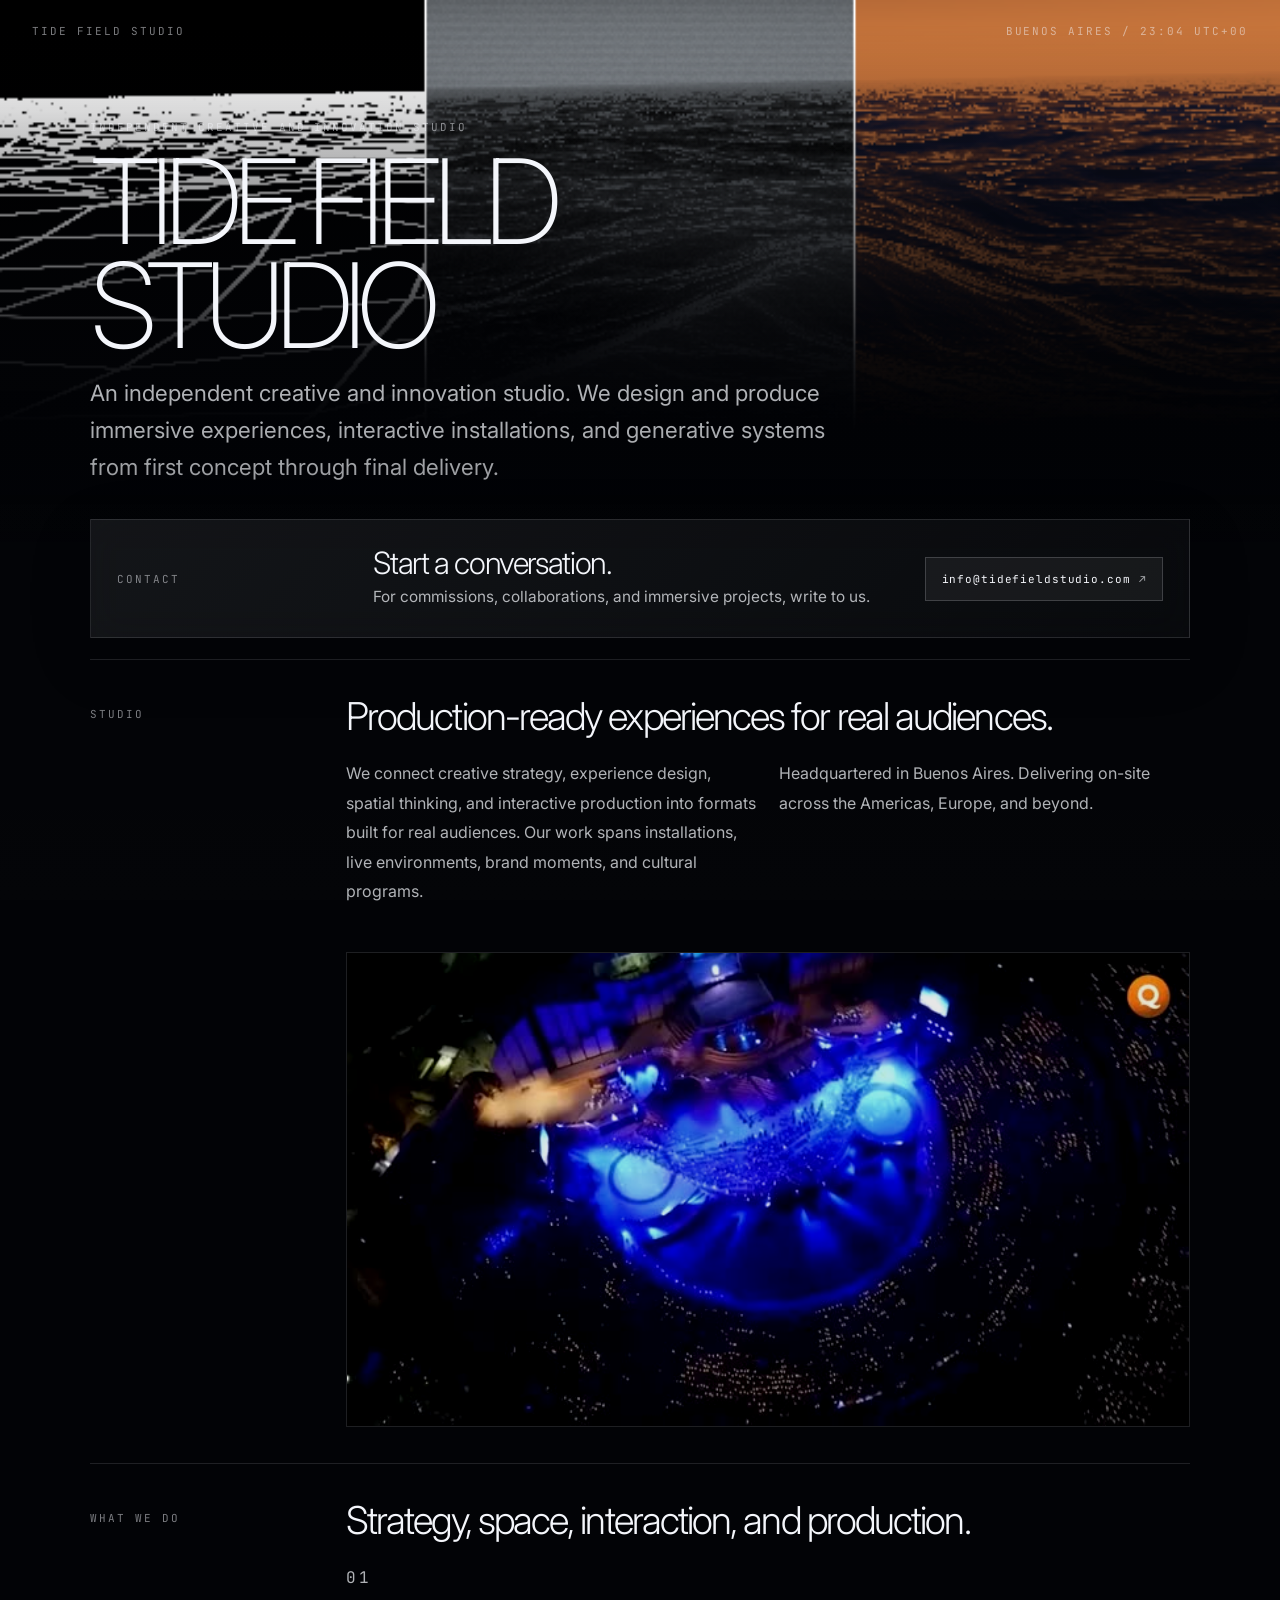
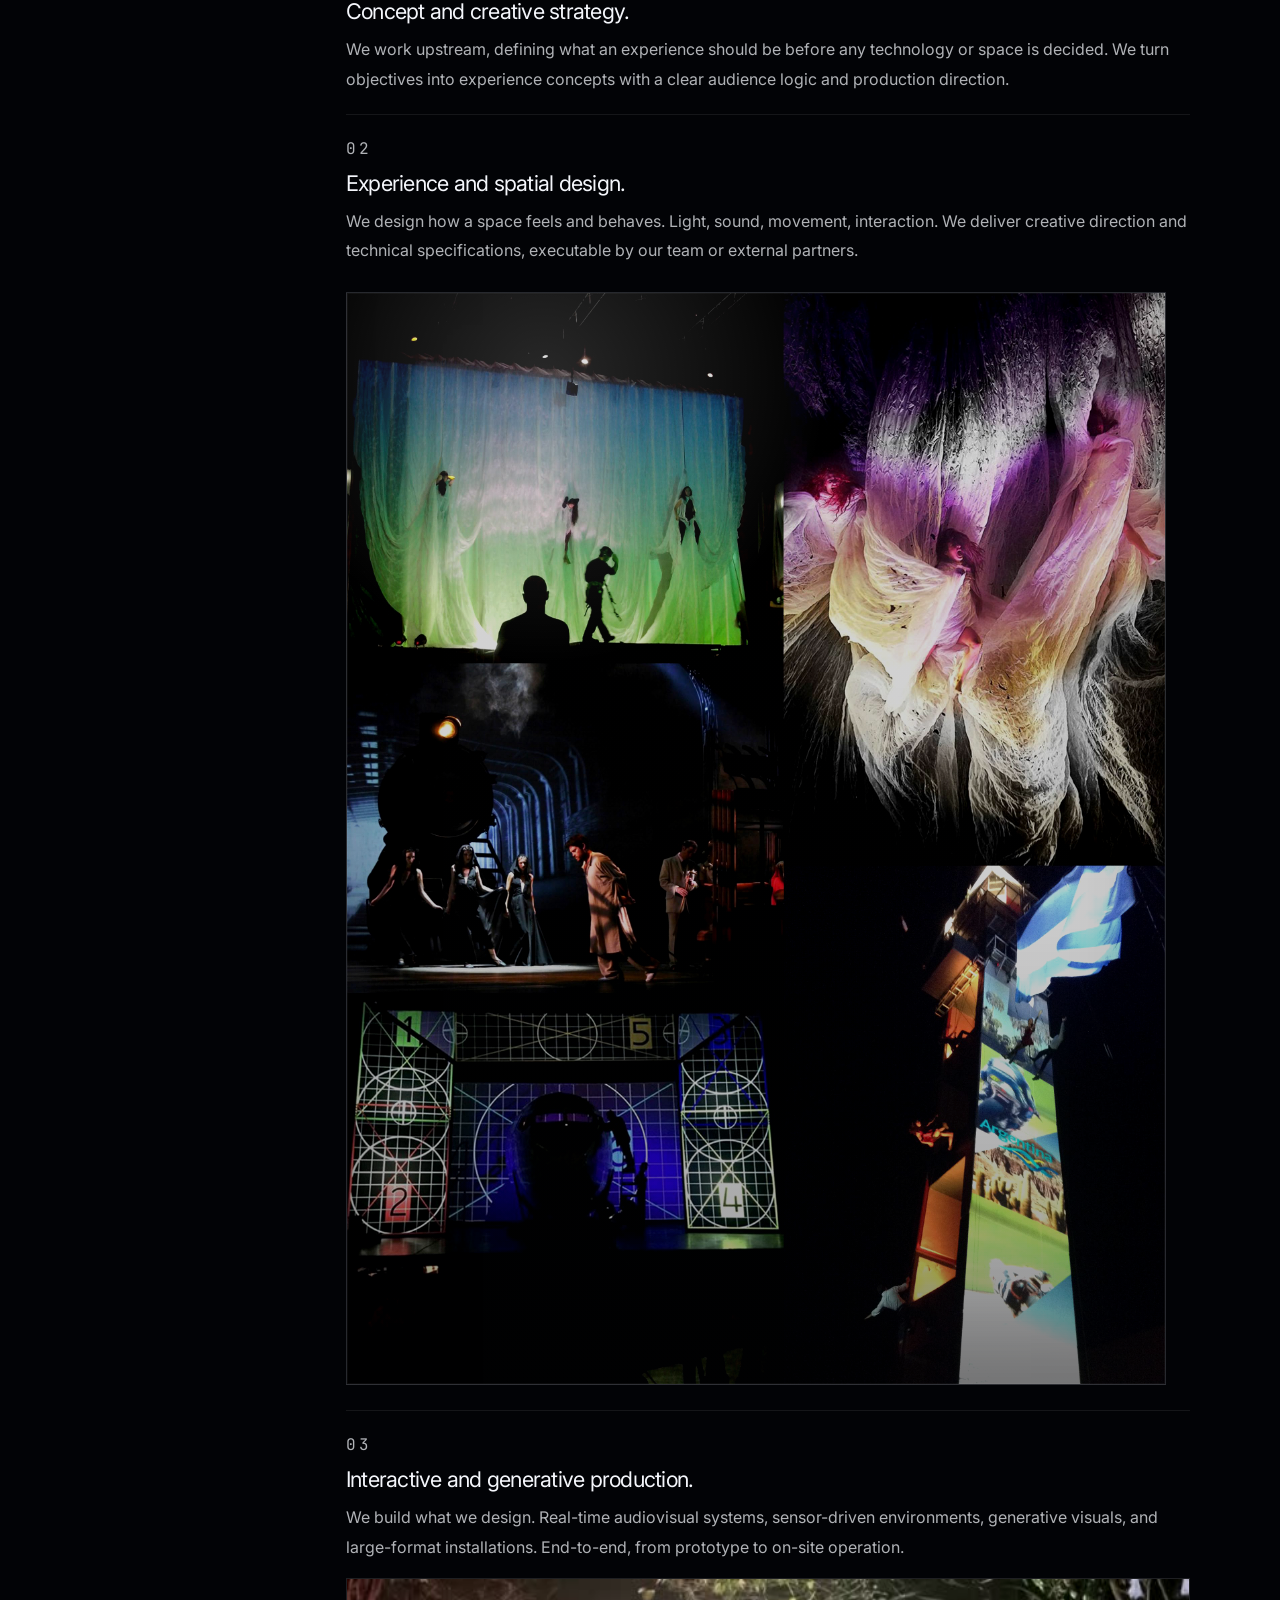
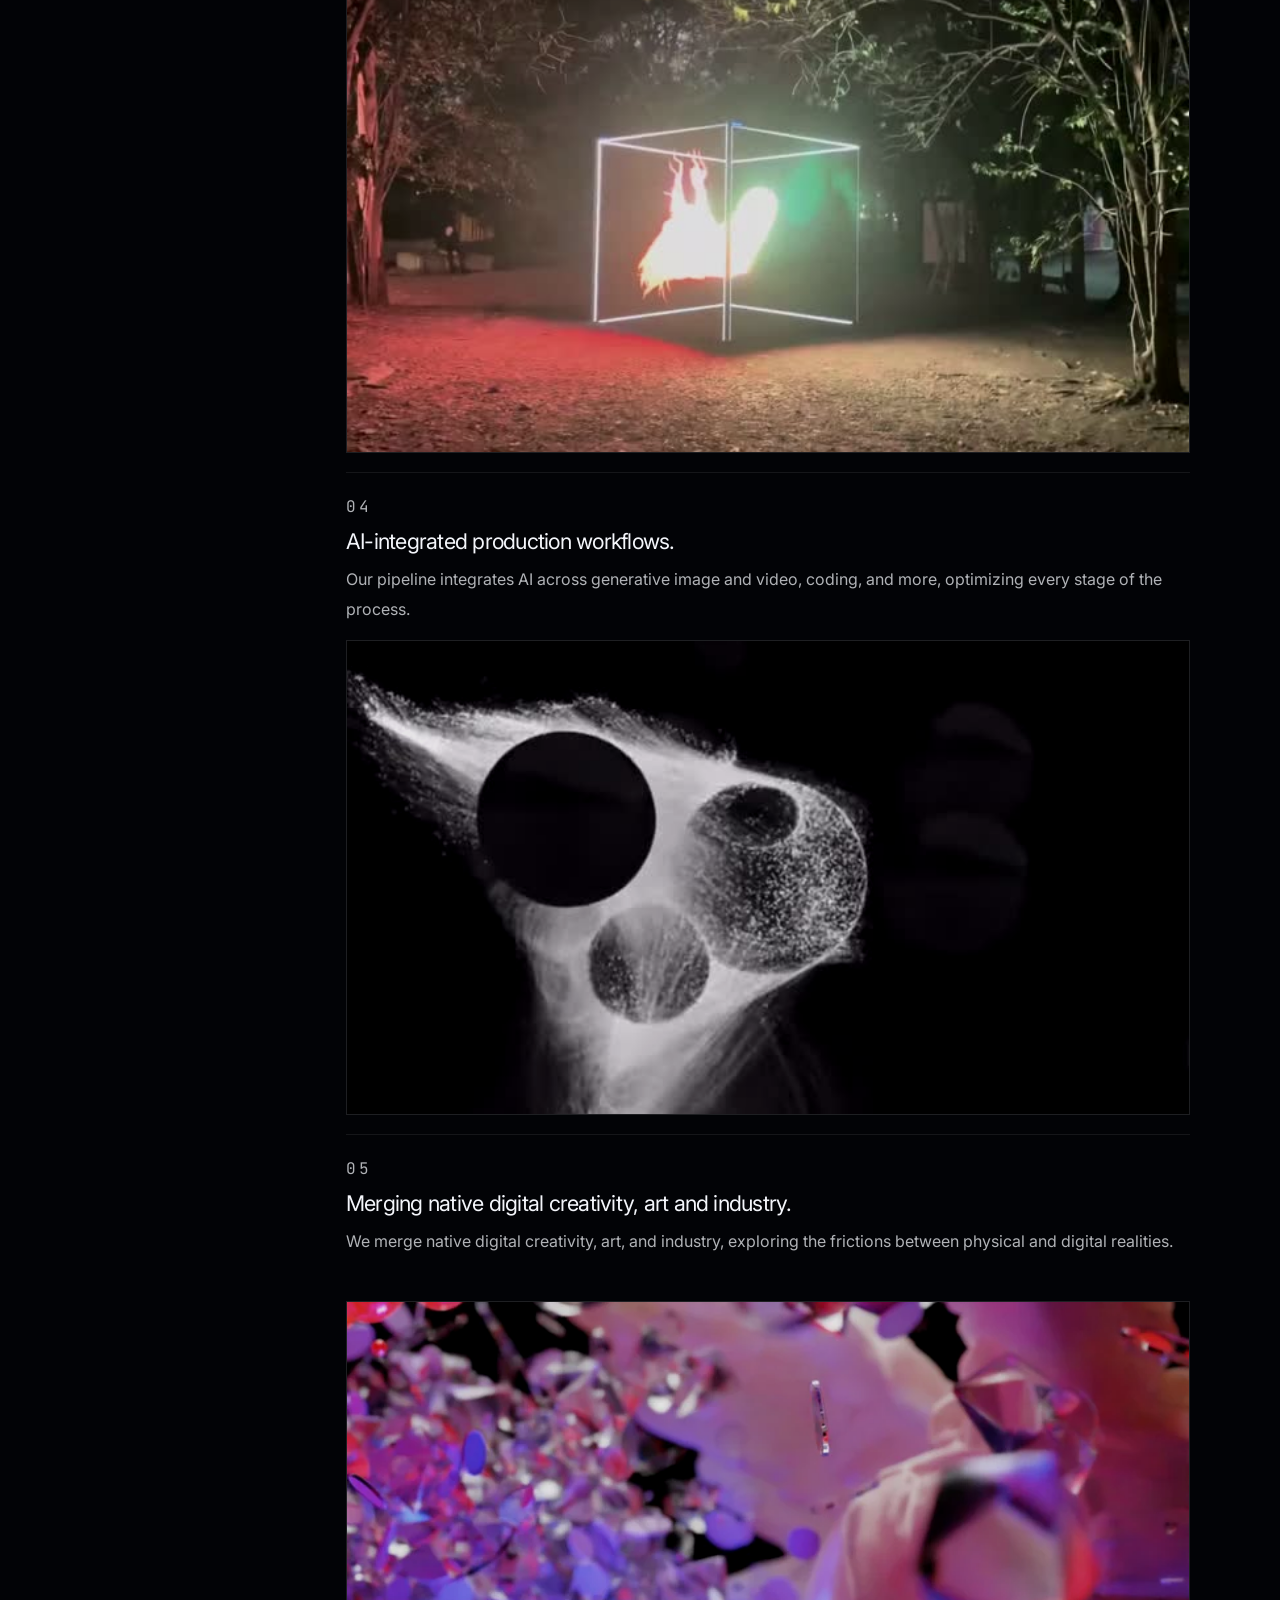
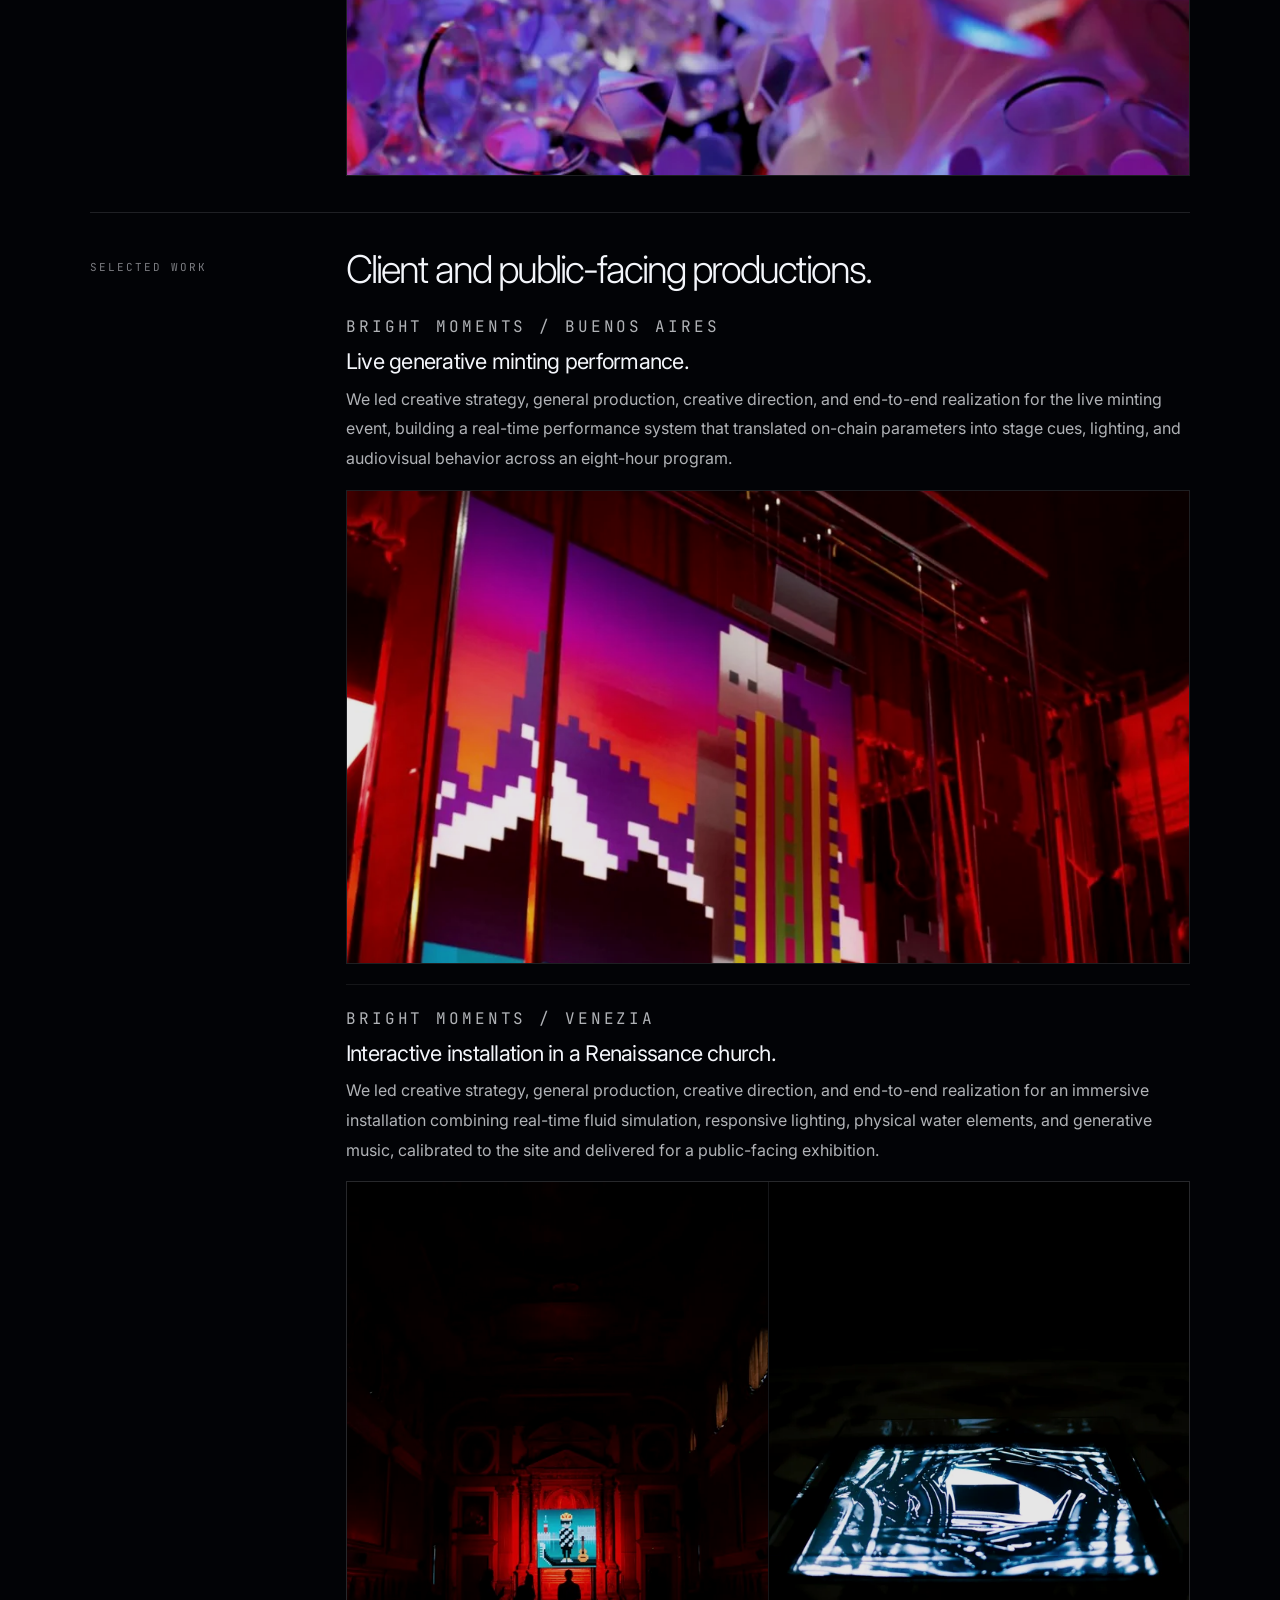
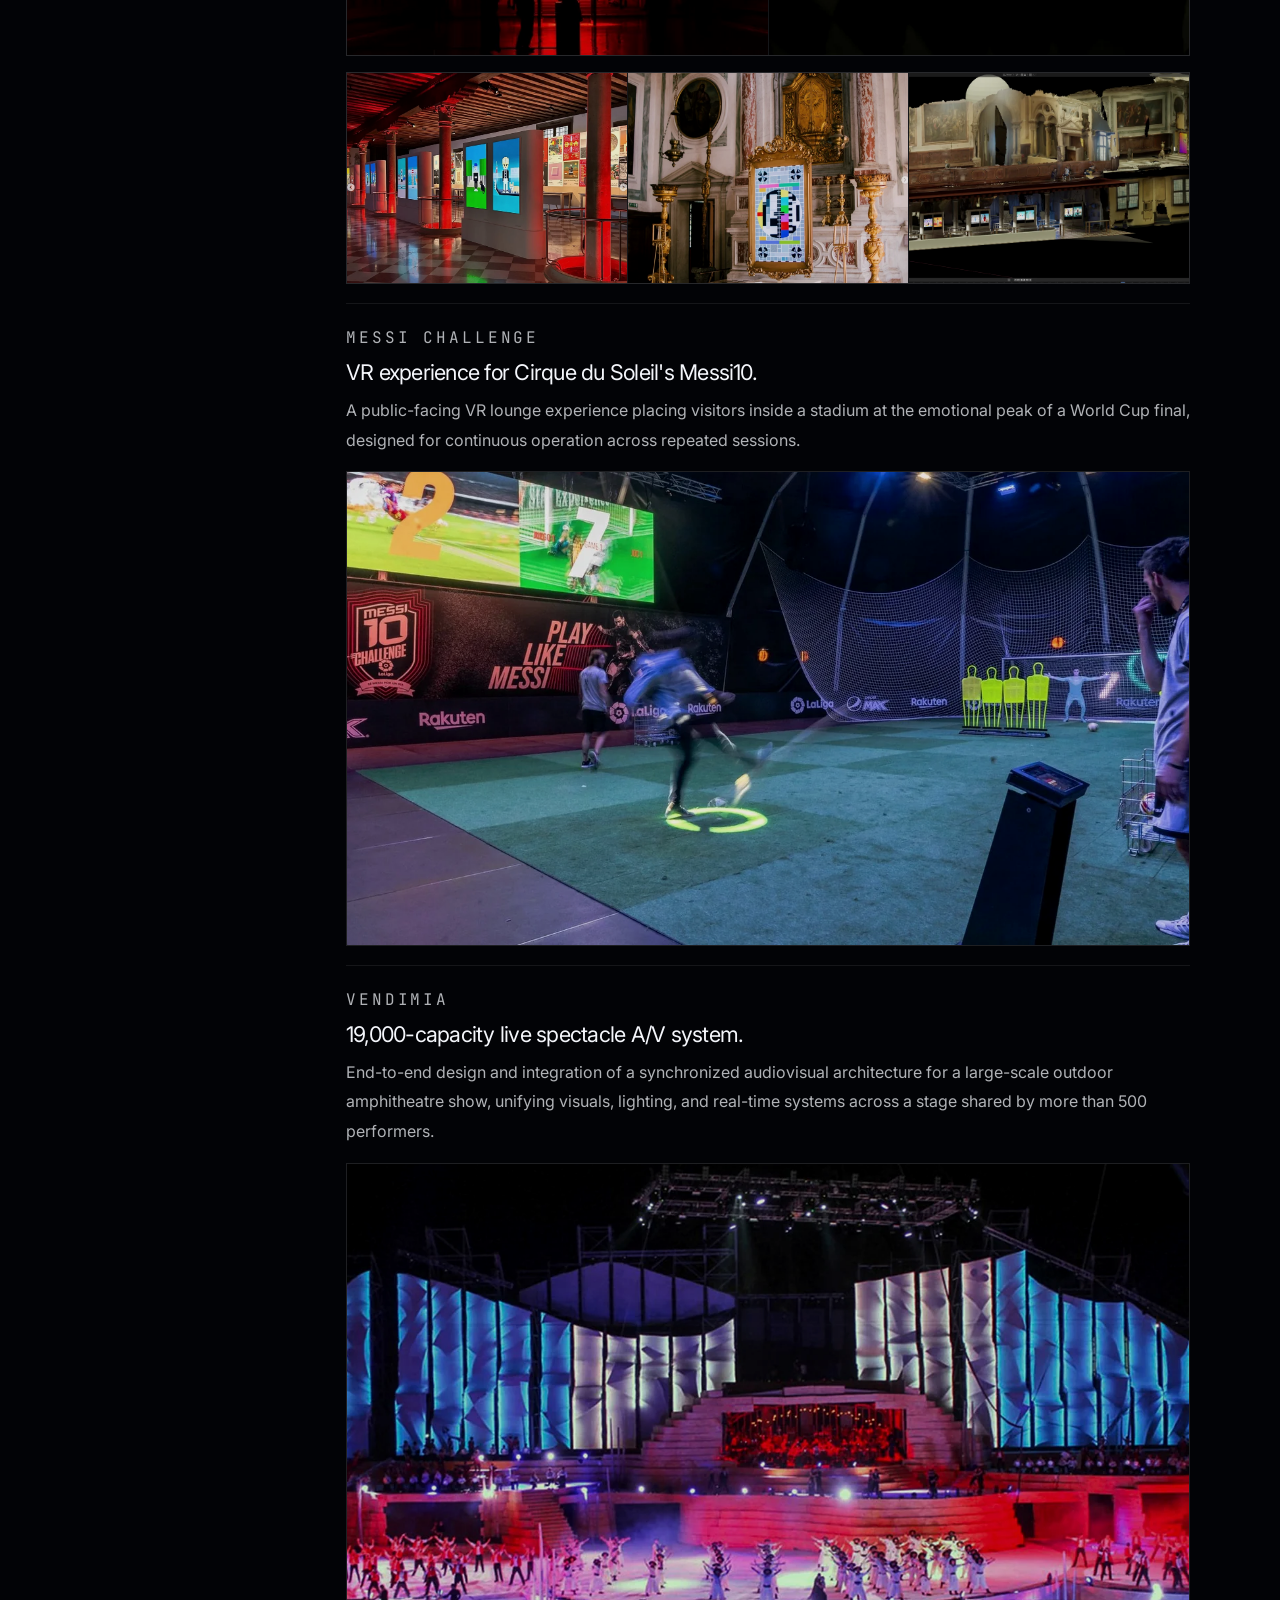
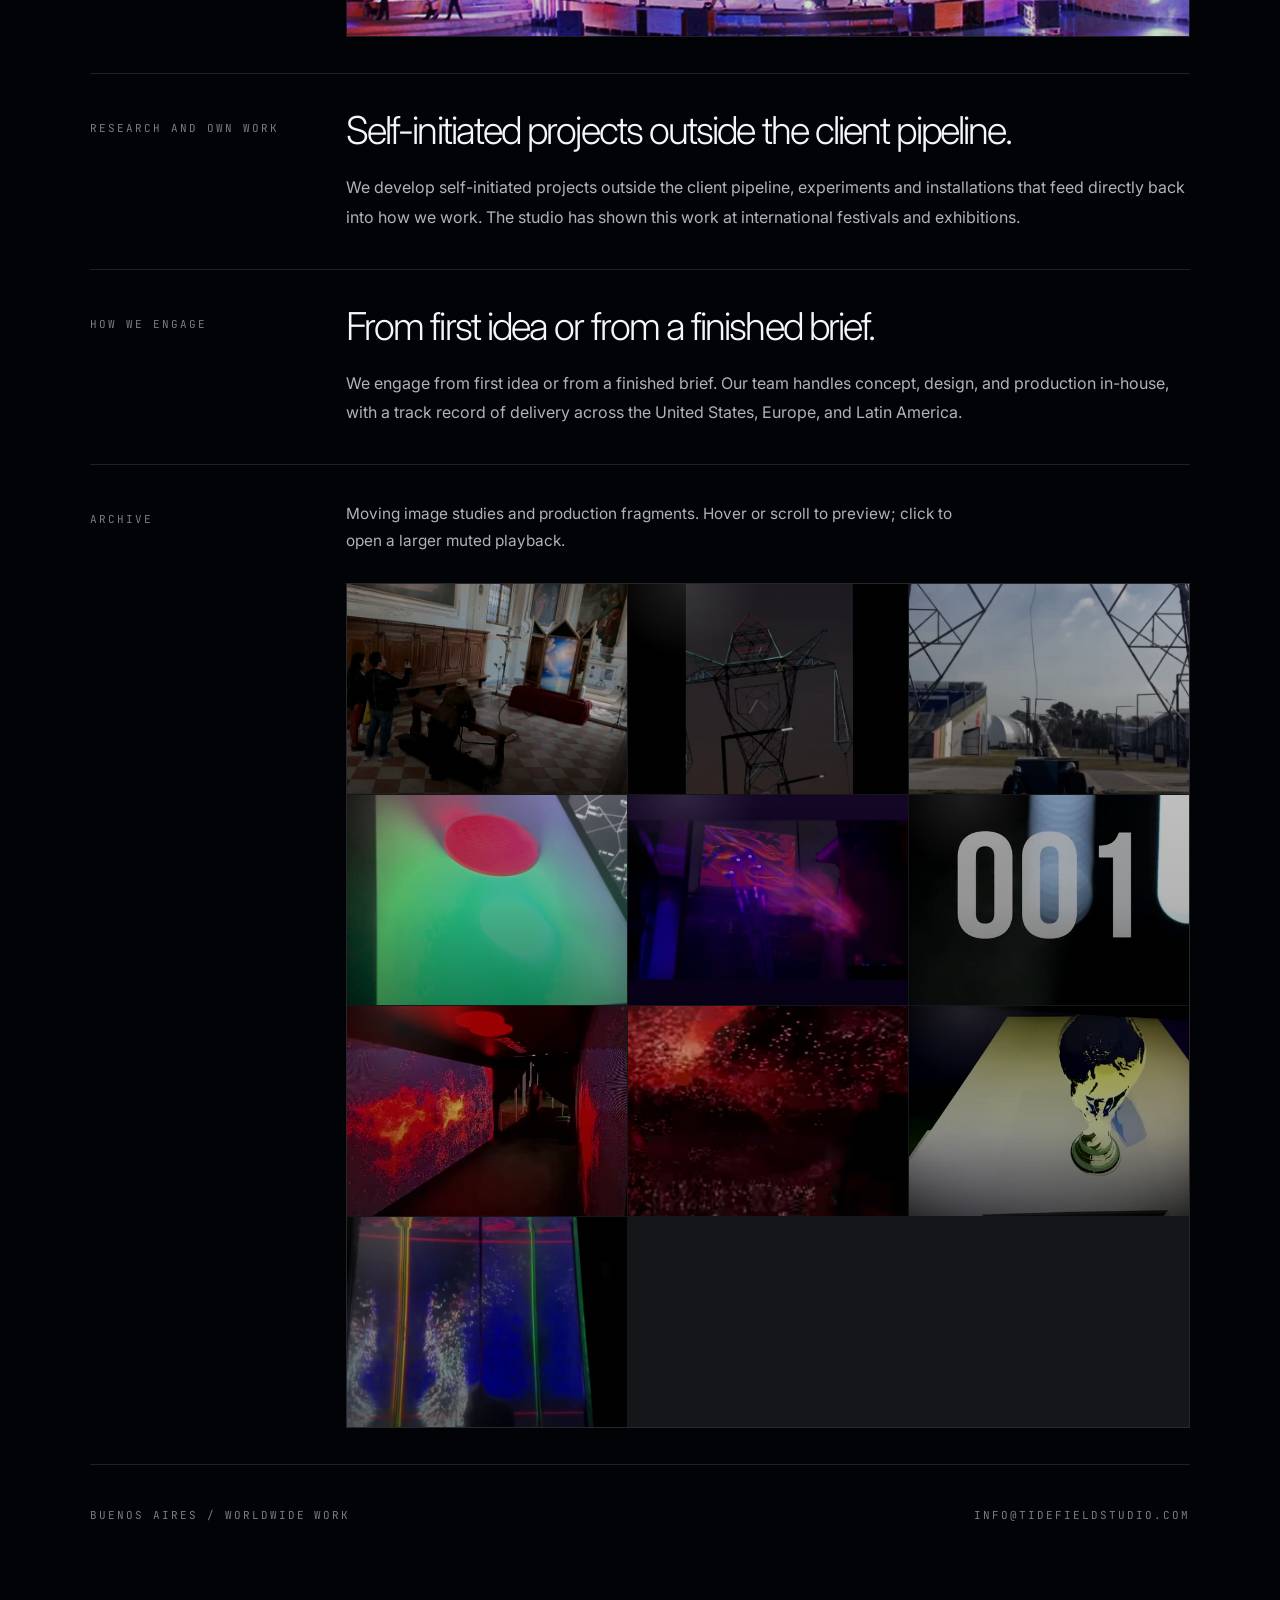
==== commit 157ebf68: "Refine studio section heading" ====
--- a/index.html
+++ b/index.html
@@ -648,7 +648,7 @@
       <section class="section" aria-labelledby="studio-title">
         <p class="section-label">Studio</p>
         <div class="section-content">
-          <h2 class="section-title" id="studio-title">Strategy-led, production-ready experiences.</h2>
+          <h2 class="section-title" id="studio-title">Production-ready experiences for real audiences.</h2>
           <div class="section-copy">
             <p>
               We connect creative strategy, experience design, spatial thinking,
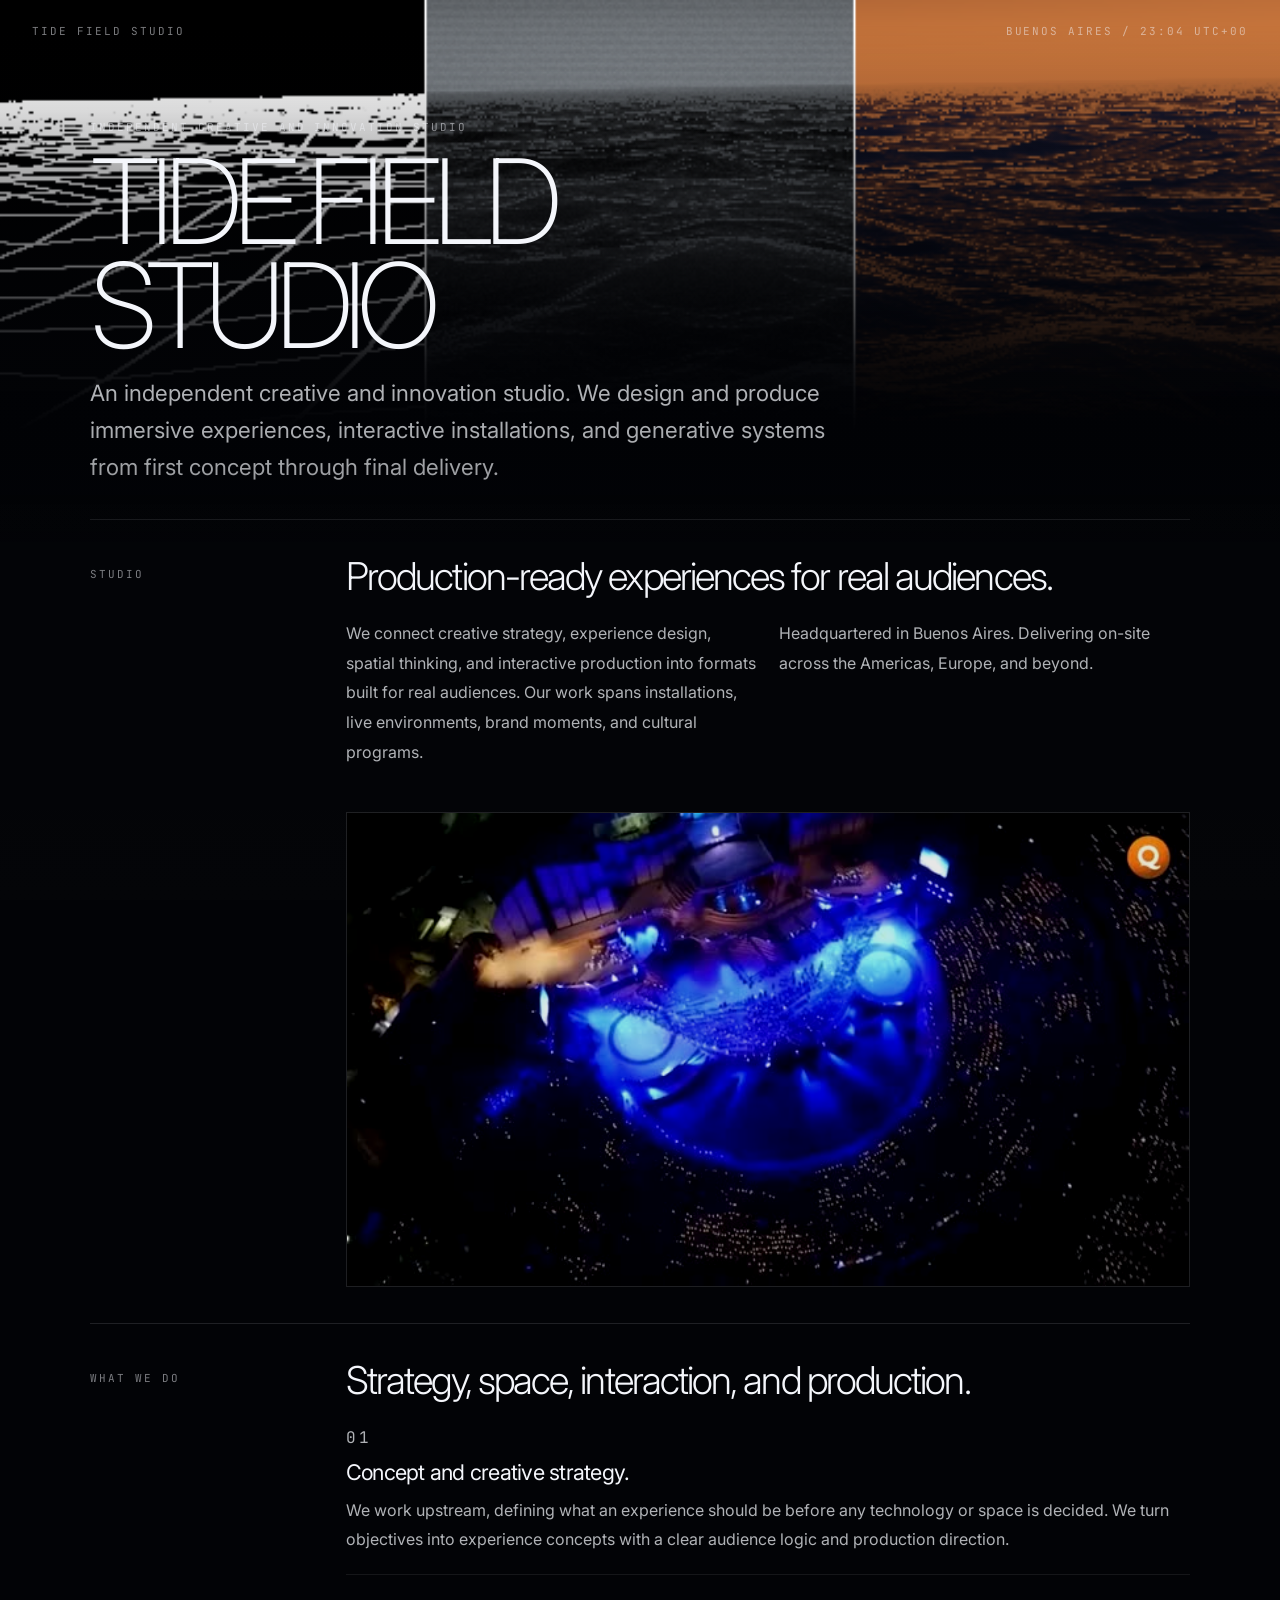
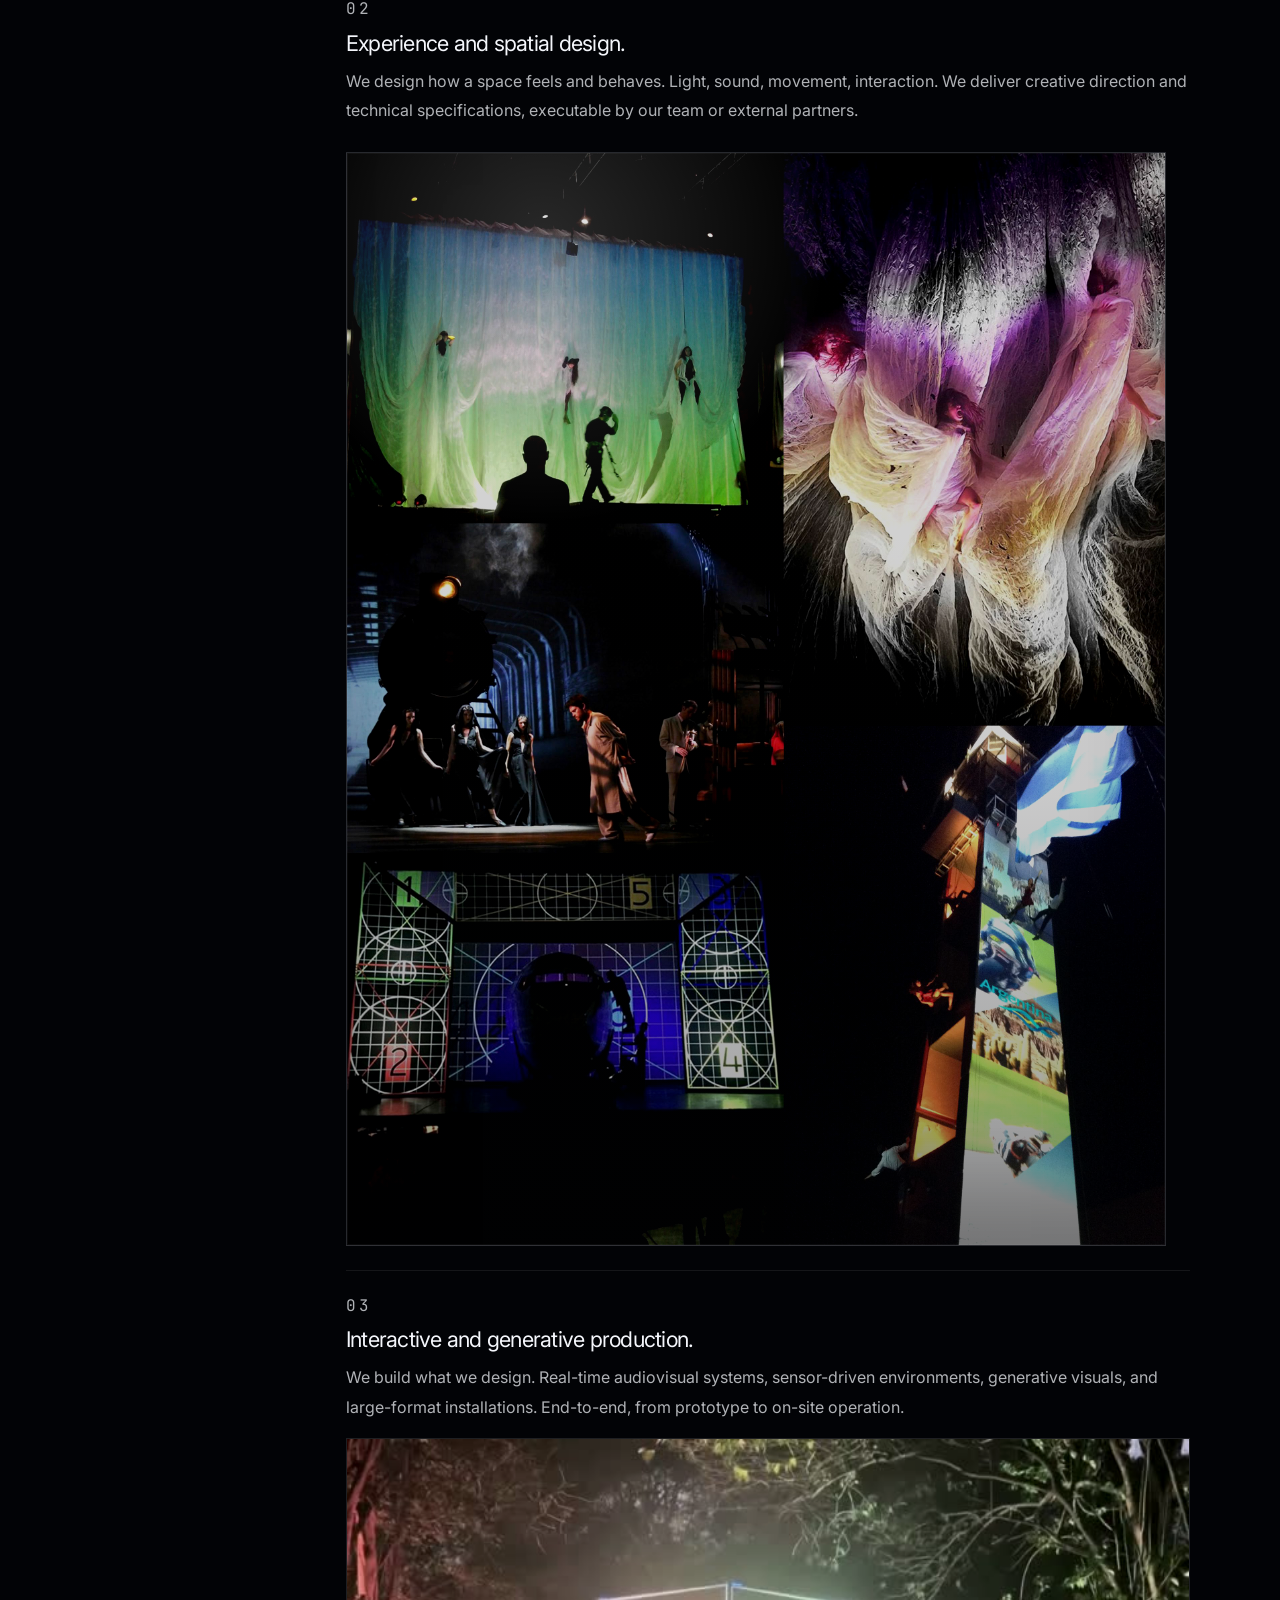
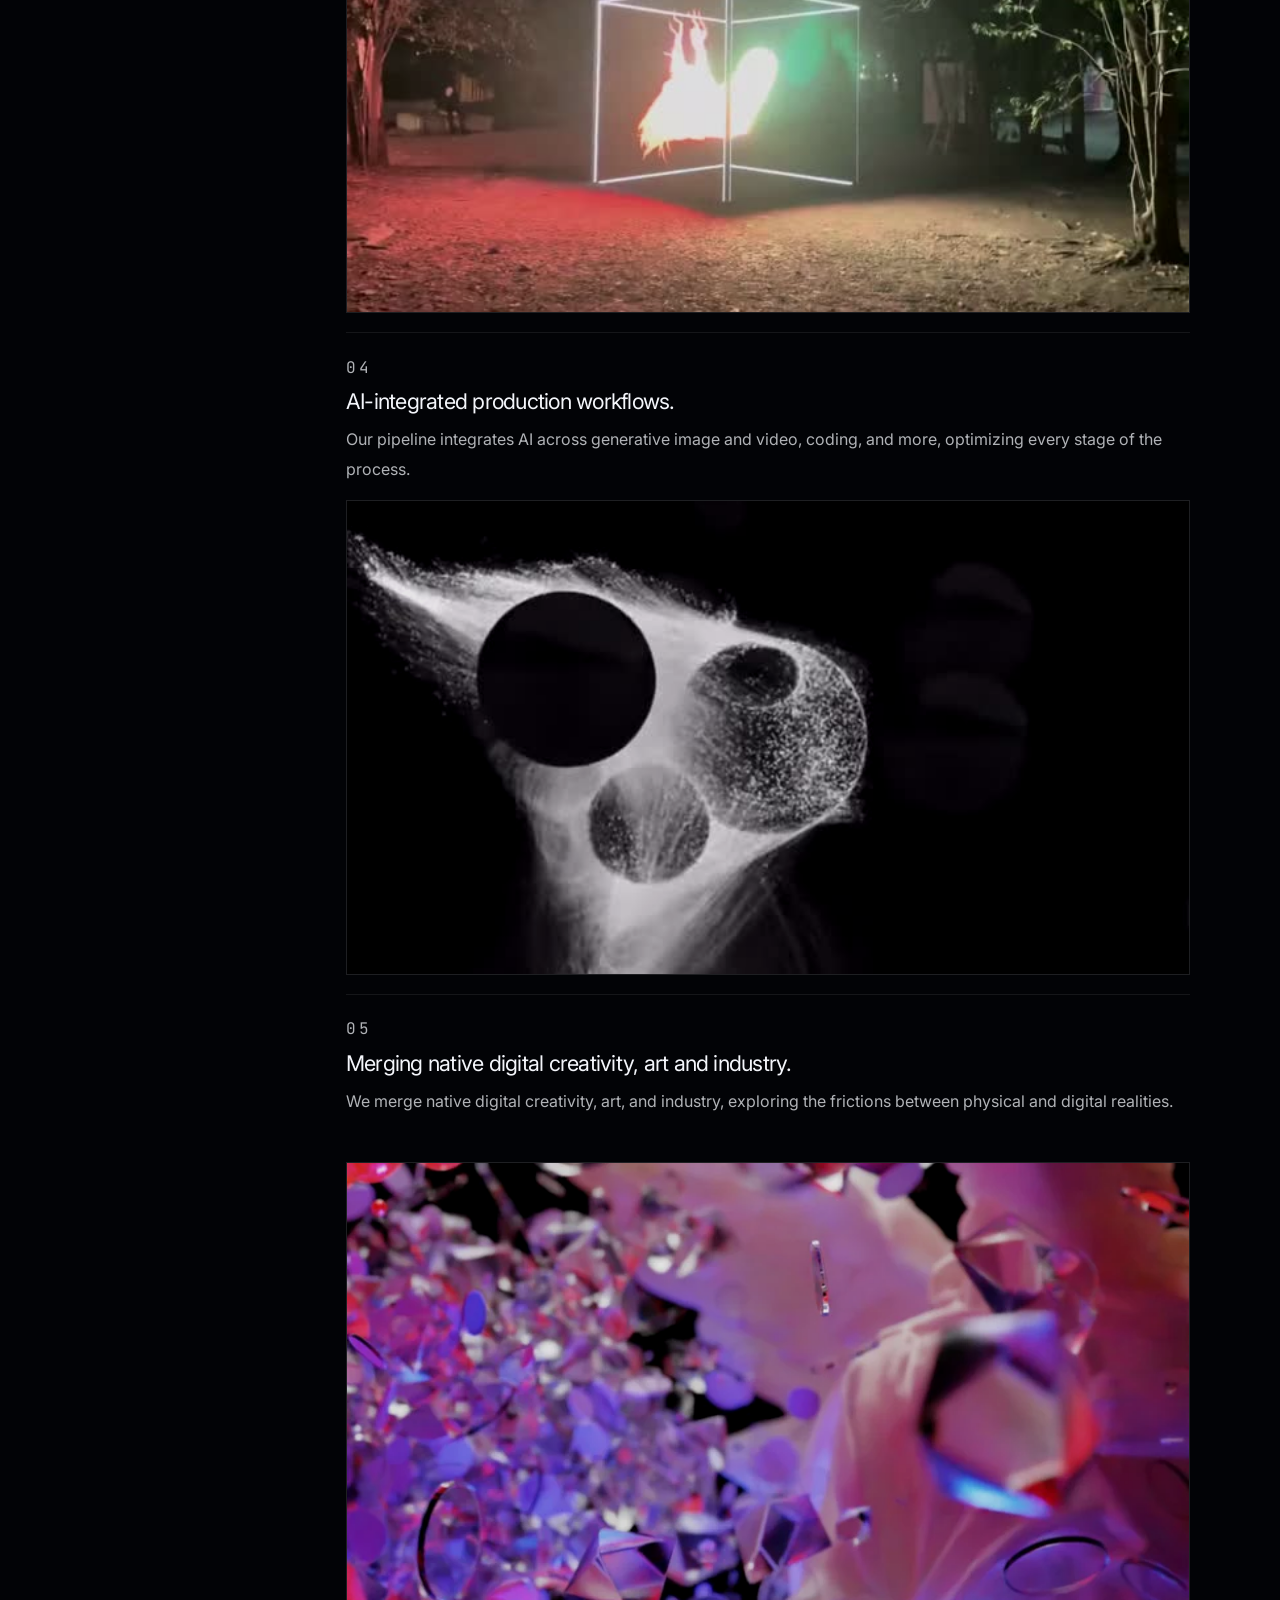
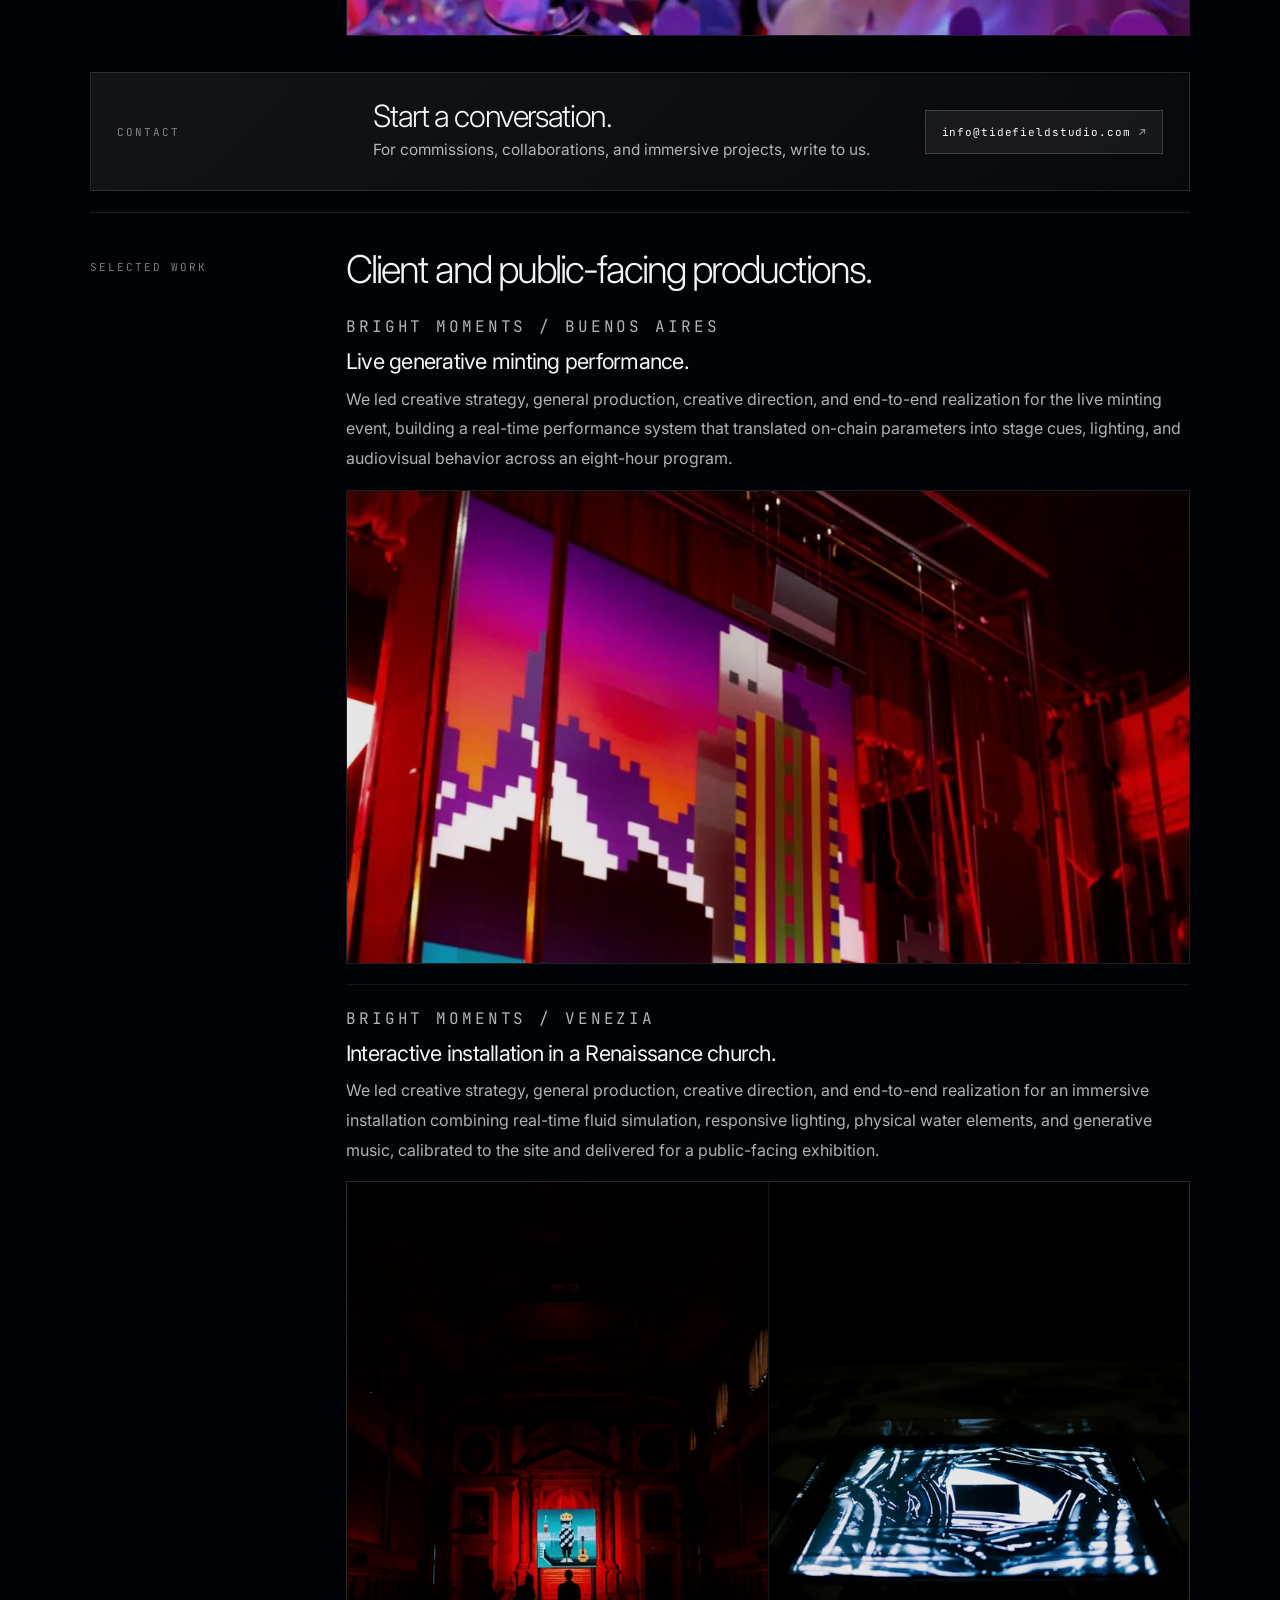
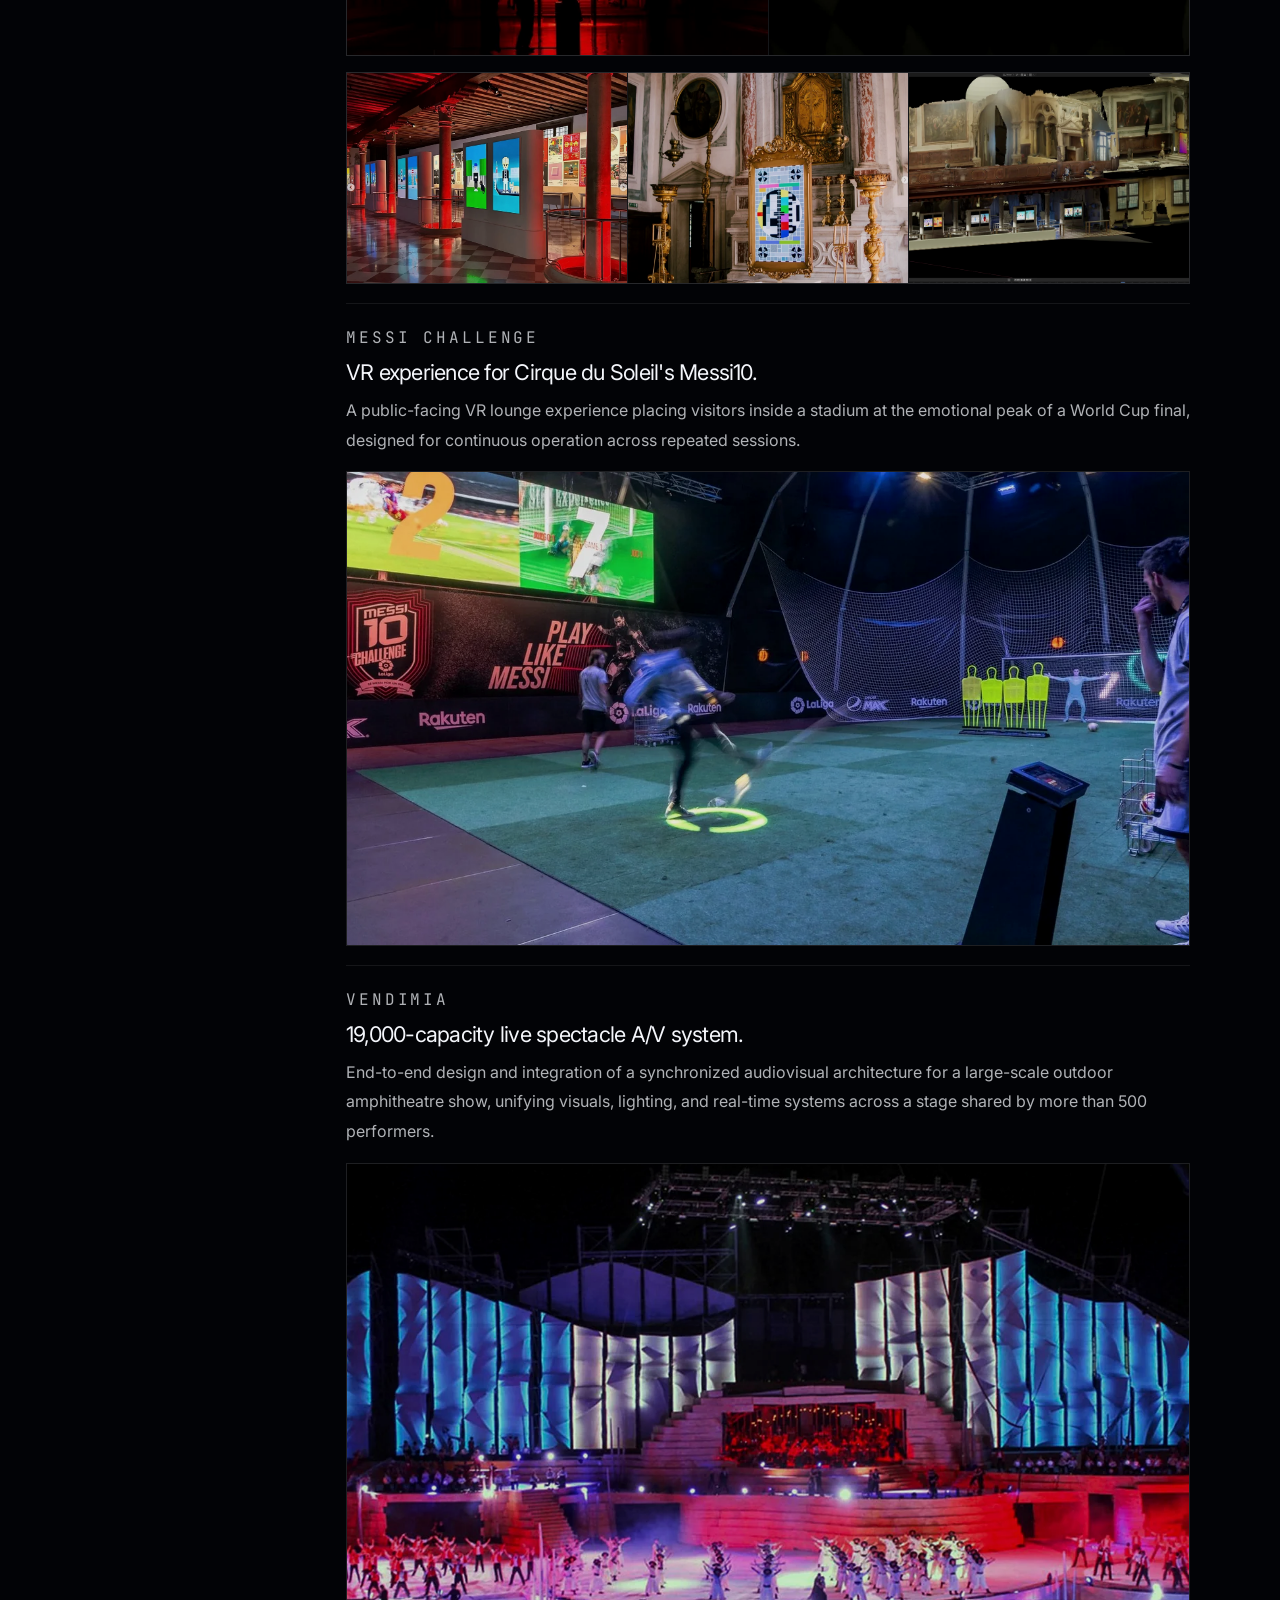
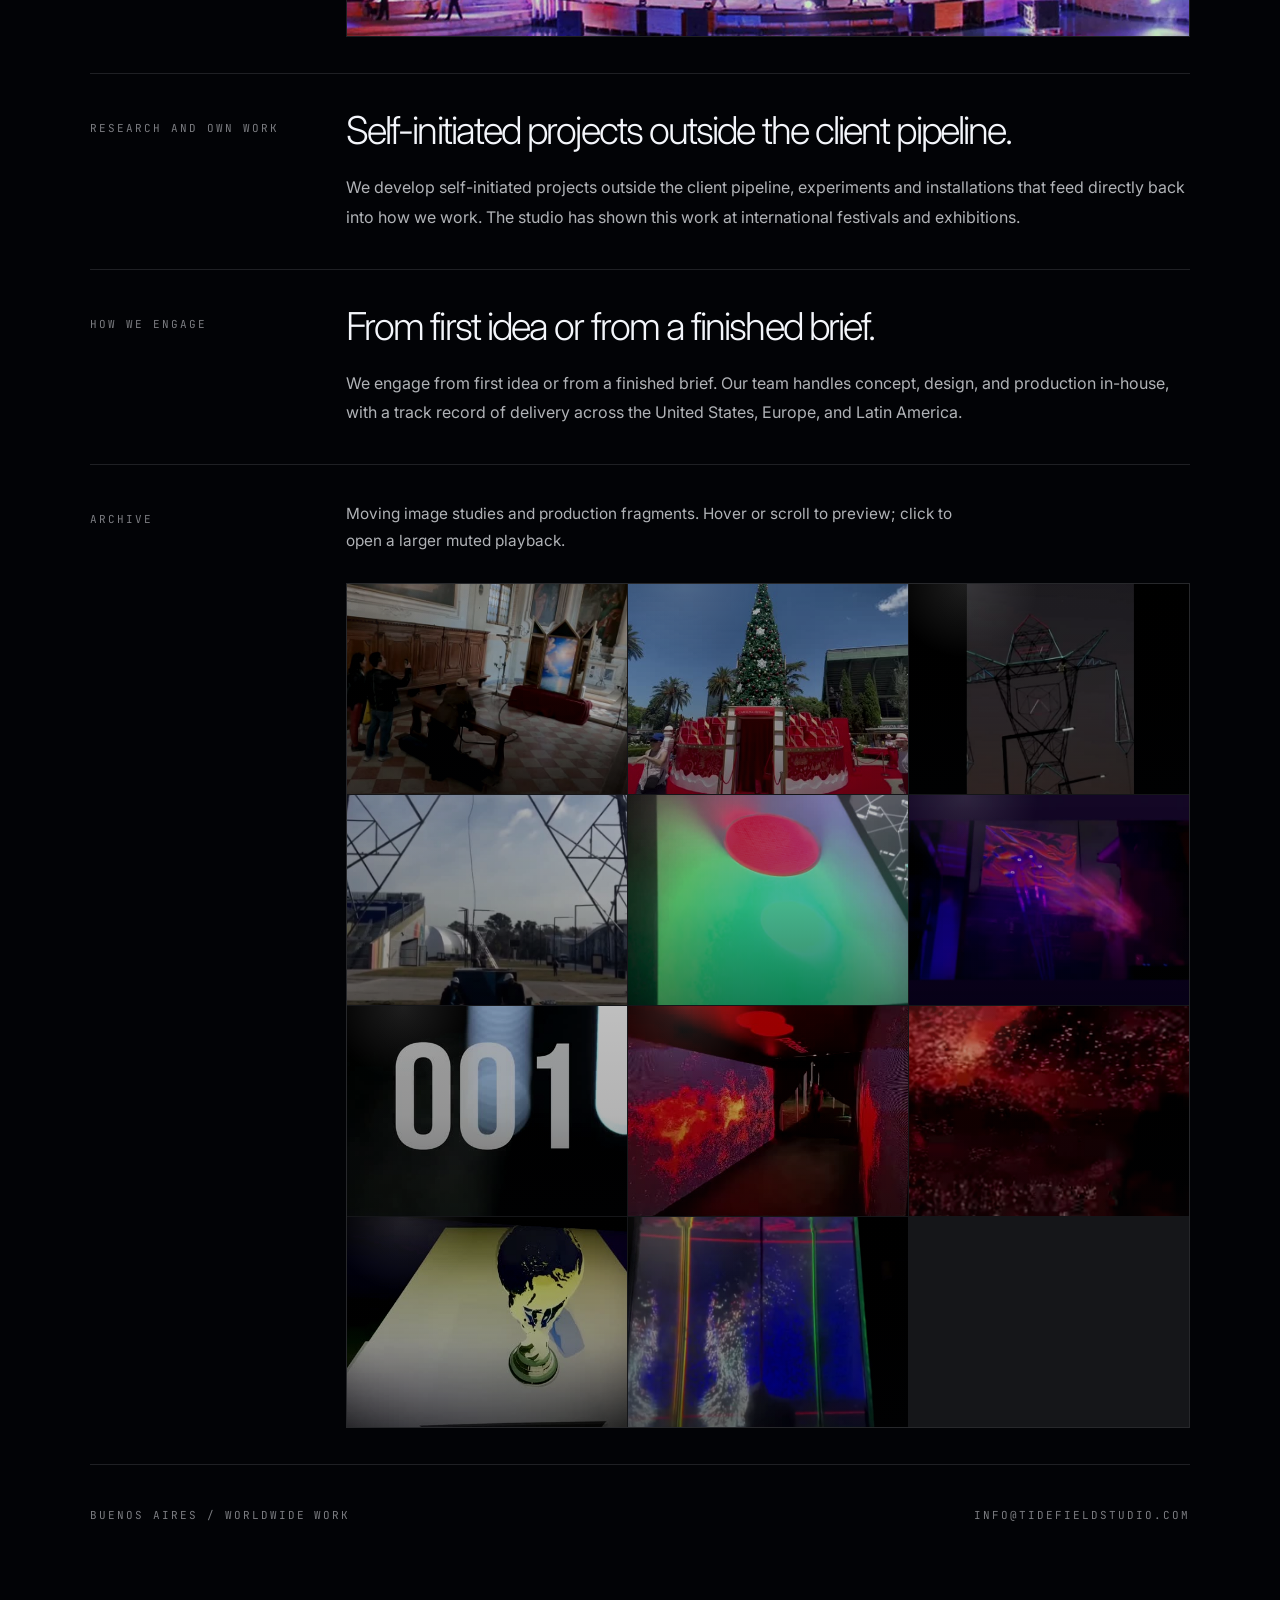
==== commit 08ec51a9: "Move contact and add Navidad archive video" ====
--- a/index.html
+++ b/index.html
@@ -636,15 +636,6 @@
 
 
     <main class="shell">
-      <section class="intro-contact" aria-labelledby="intro-contact-title">
-        <p class="section-label">Contact</p>
-        <div class="intro-contact__body">
-          <h2 class="intro-contact__title" id="intro-contact-title">Start a conversation.</h2>
-          <p class="intro-contact__copy">For commissions, collaborations, and immersive projects, write to us.</p>
-          <a class="intro-contact__link" href="mailto:info@tidefieldstudio.com">info@tidefieldstudio.com</a>
-        </div>
-      </section>
-
       <section class="section" aria-labelledby="studio-title">
         <p class="section-label">Studio</p>
         <div class="section-content">
@@ -740,6 +731,15 @@
         </div>
       </section>
 
+      <section class="intro-contact" aria-labelledby="intro-contact-title">
+        <p class="section-label">Contact</p>
+        <div class="intro-contact__body">
+          <h2 class="intro-contact__title" id="intro-contact-title">Start a conversation.</h2>
+          <p class="intro-contact__copy">For commissions, collaborations, and immersive projects, write to us.</p>
+          <a class="intro-contact__link" href="mailto:info@tidefieldstudio.com">info@tidefieldstudio.com</a>
+        </div>
+      </section>
+
       <section class="section" aria-labelledby="work-title">
         <p class="section-label">Selected work</p>
         <div class="section-content">
@@ -845,6 +845,9 @@
             <button class="archive-video-card" type="button" data-video-src="./assets/videos/comp/AI.webm" data-video-poster="./assets/videos/posters/AI.jpg" aria-label="Open archive video">
               <video data-hover-video muted loop playsinline preload="none" poster="./assets/videos/posters/AI.jpg"></video>
             </button>
+            <button class="archive-video-card" type="button" data-video-src="./assets/ch/navidad/944aec51-52dc-4339-a7bd-4c53c7014d47.MP4" data-video-poster="./assets/ch/navidad/poster.jpg" aria-label="Open archive video">
+              <video data-hover-video muted loop playsinline preload="none" poster="./assets/ch/navidad/poster.jpg"></video>
+            </button>
             <button class="archive-video-card" type="button" data-video-src="./assets/videos/comp/coloso.webm" data-video-poster="./assets/videos/posters/coloso.jpg" aria-label="Open archive video">
               <video data-hover-video muted loop playsinline preload="none" poster="./assets/videos/posters/coloso.jpg"></video>
             </button>
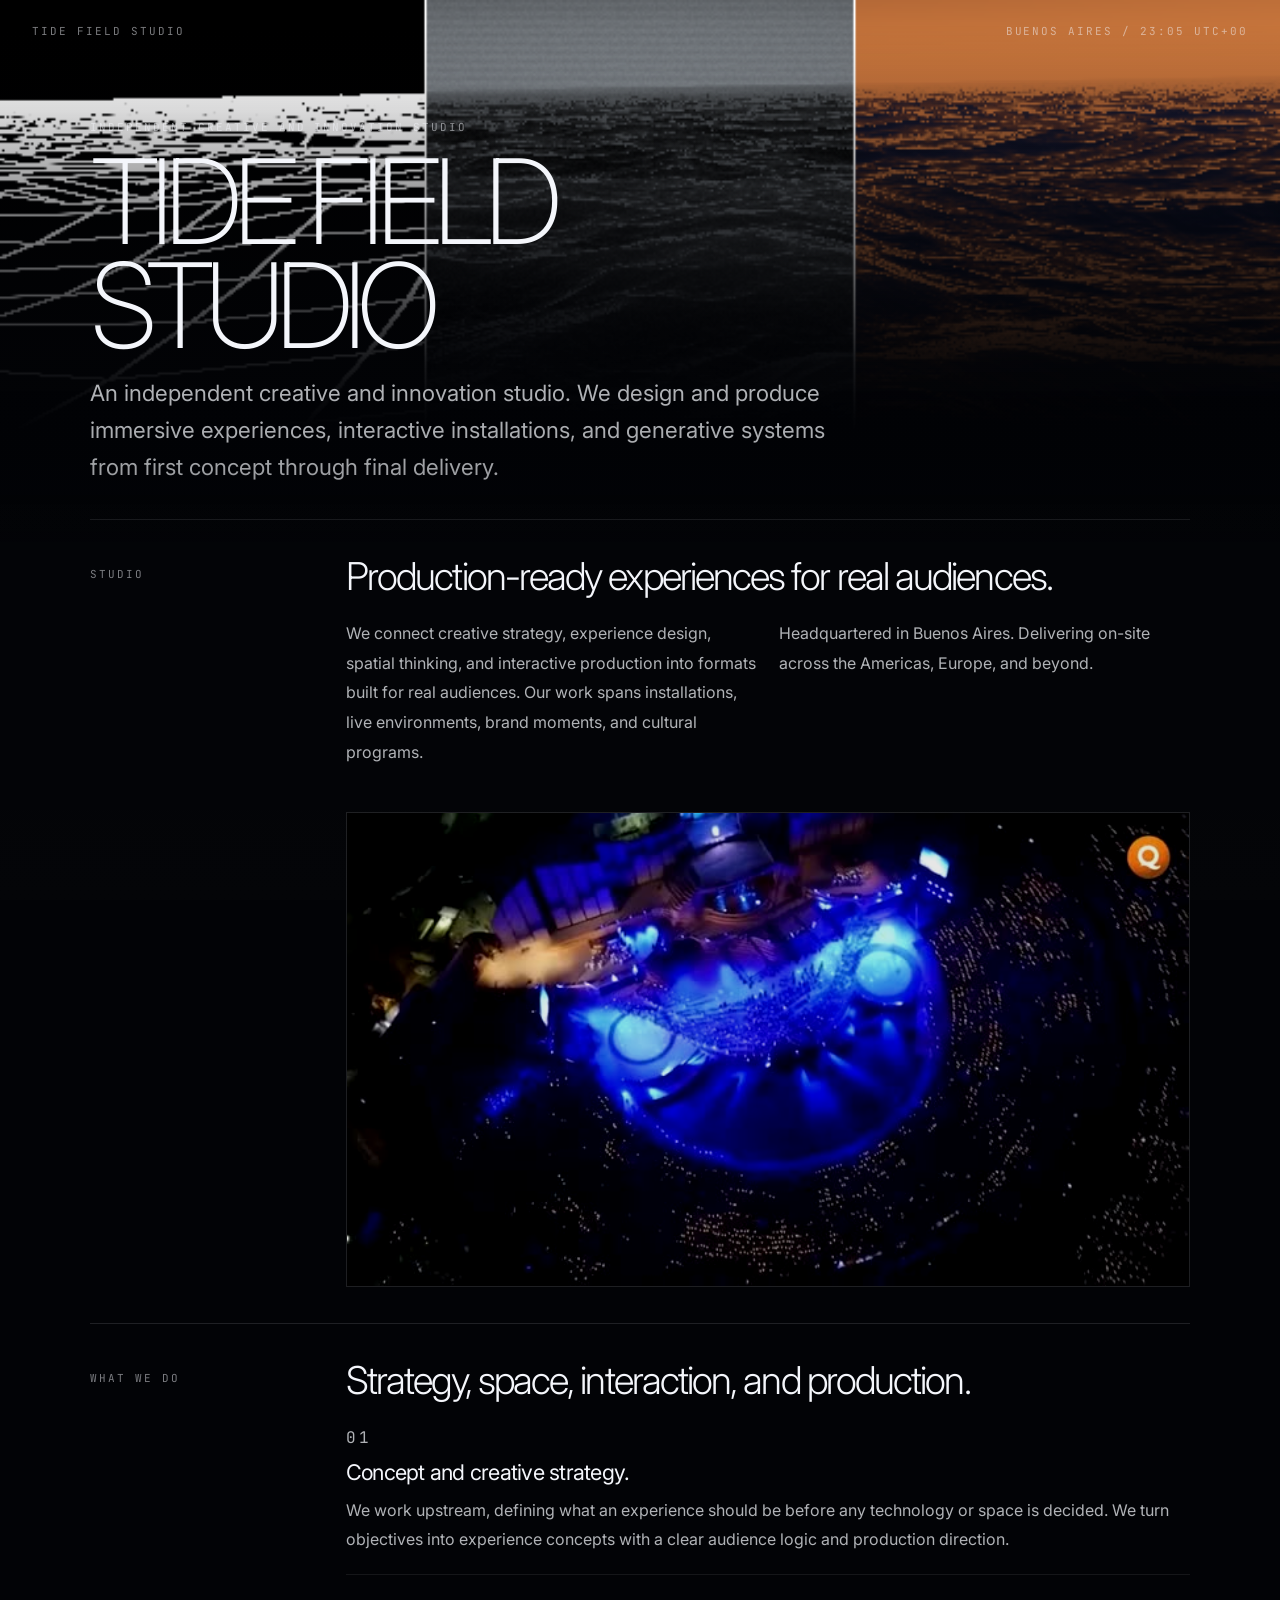
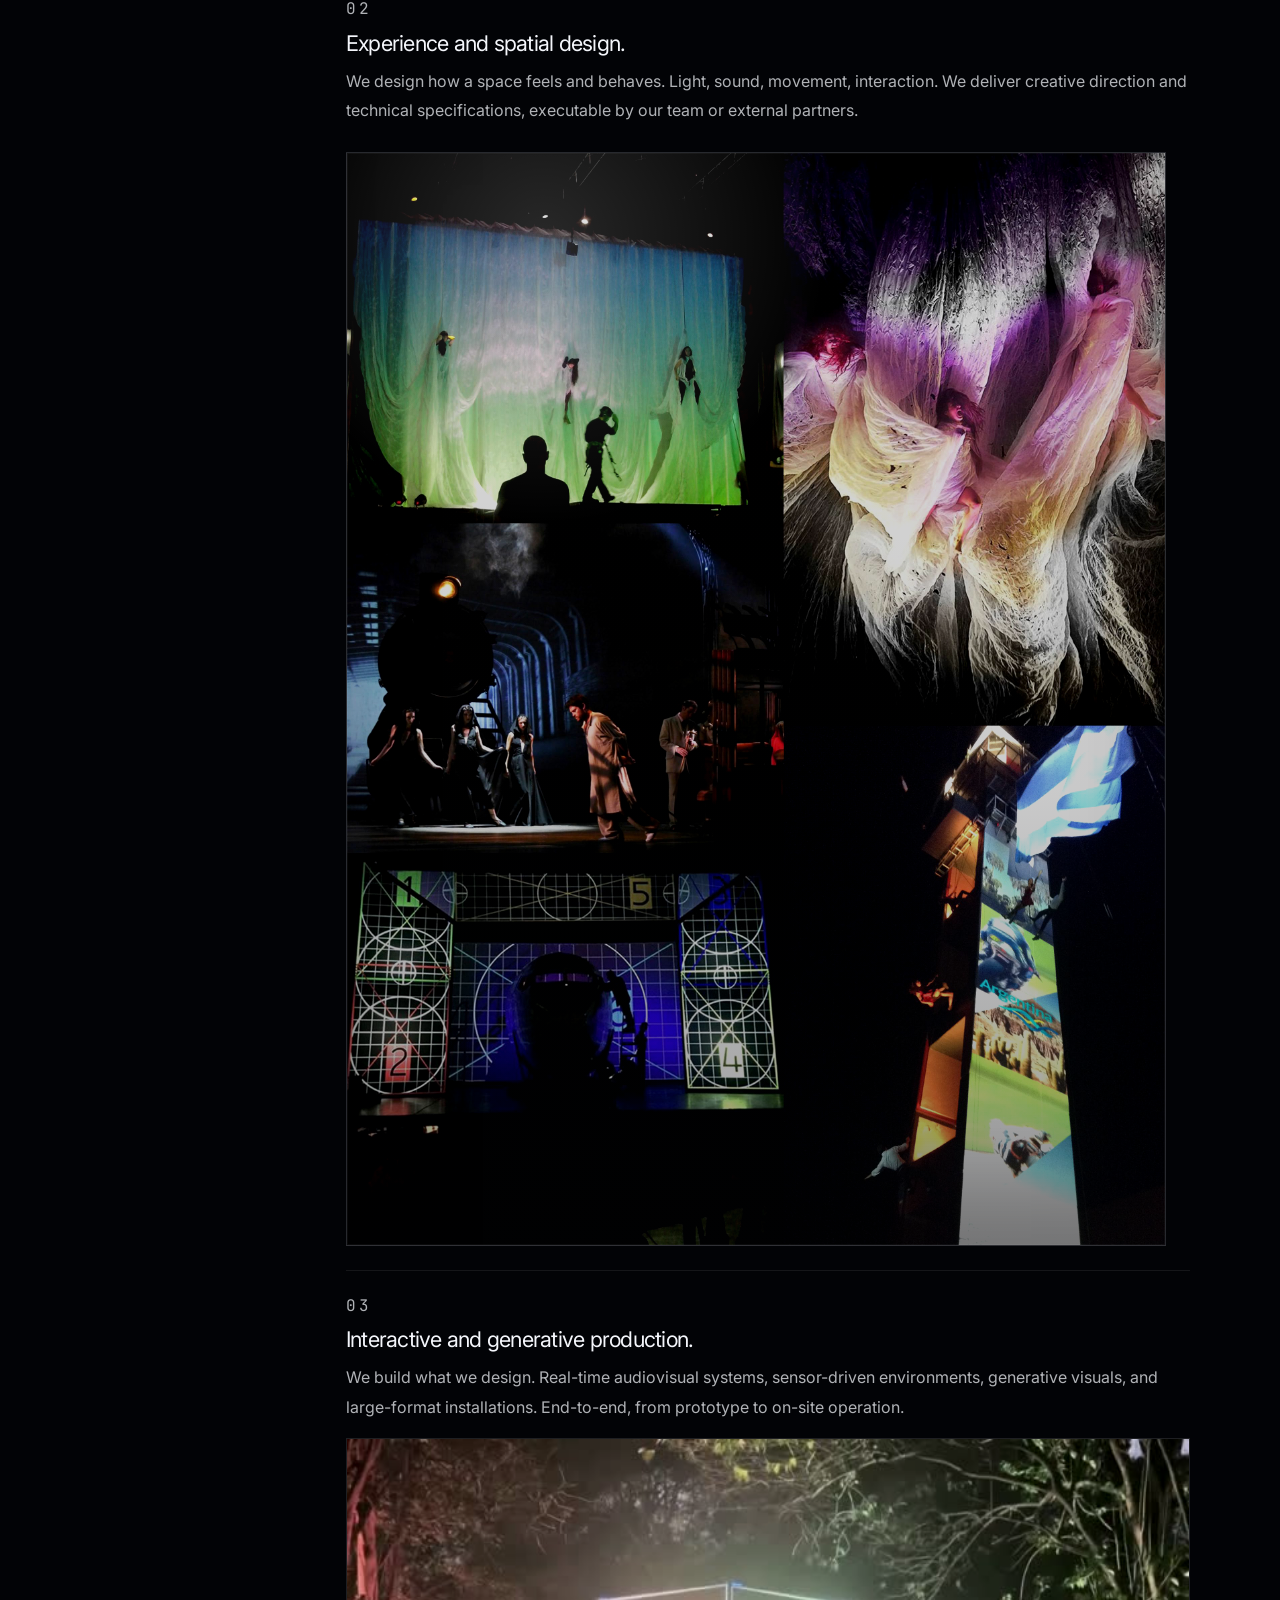
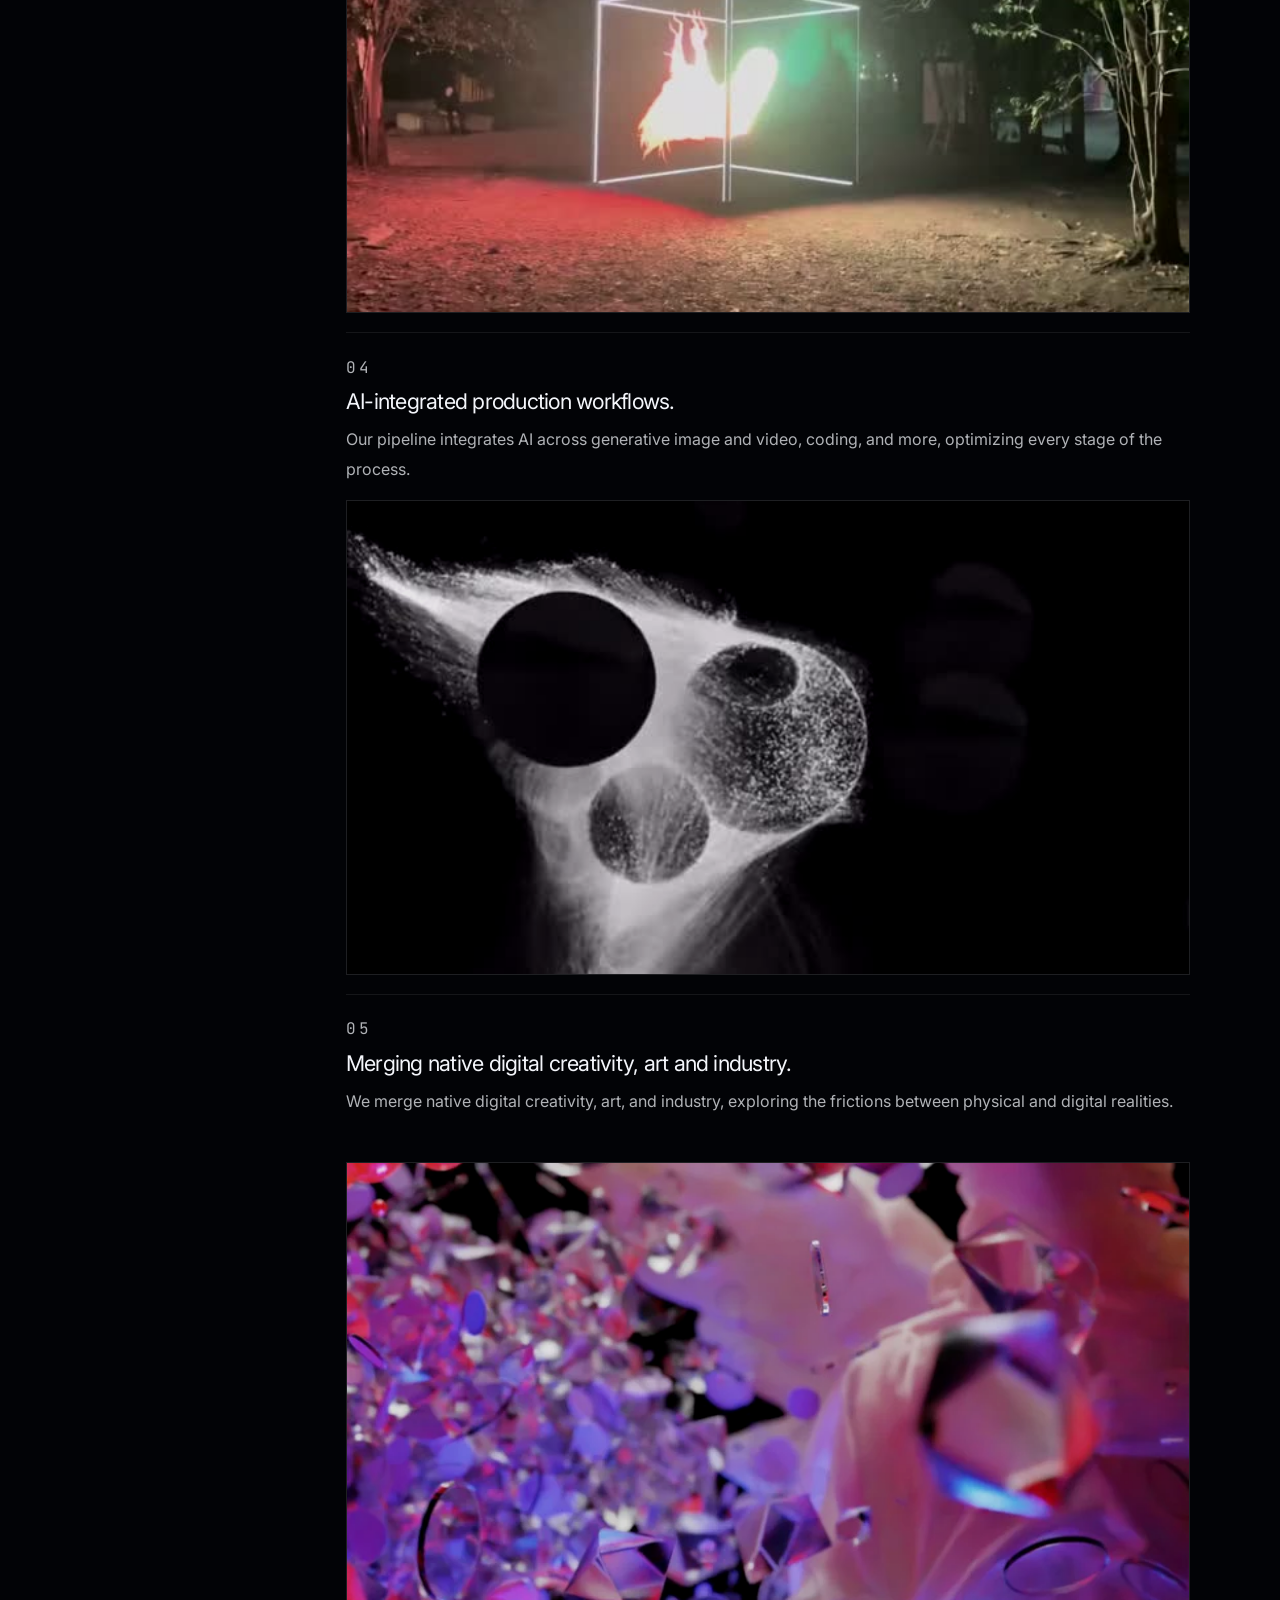
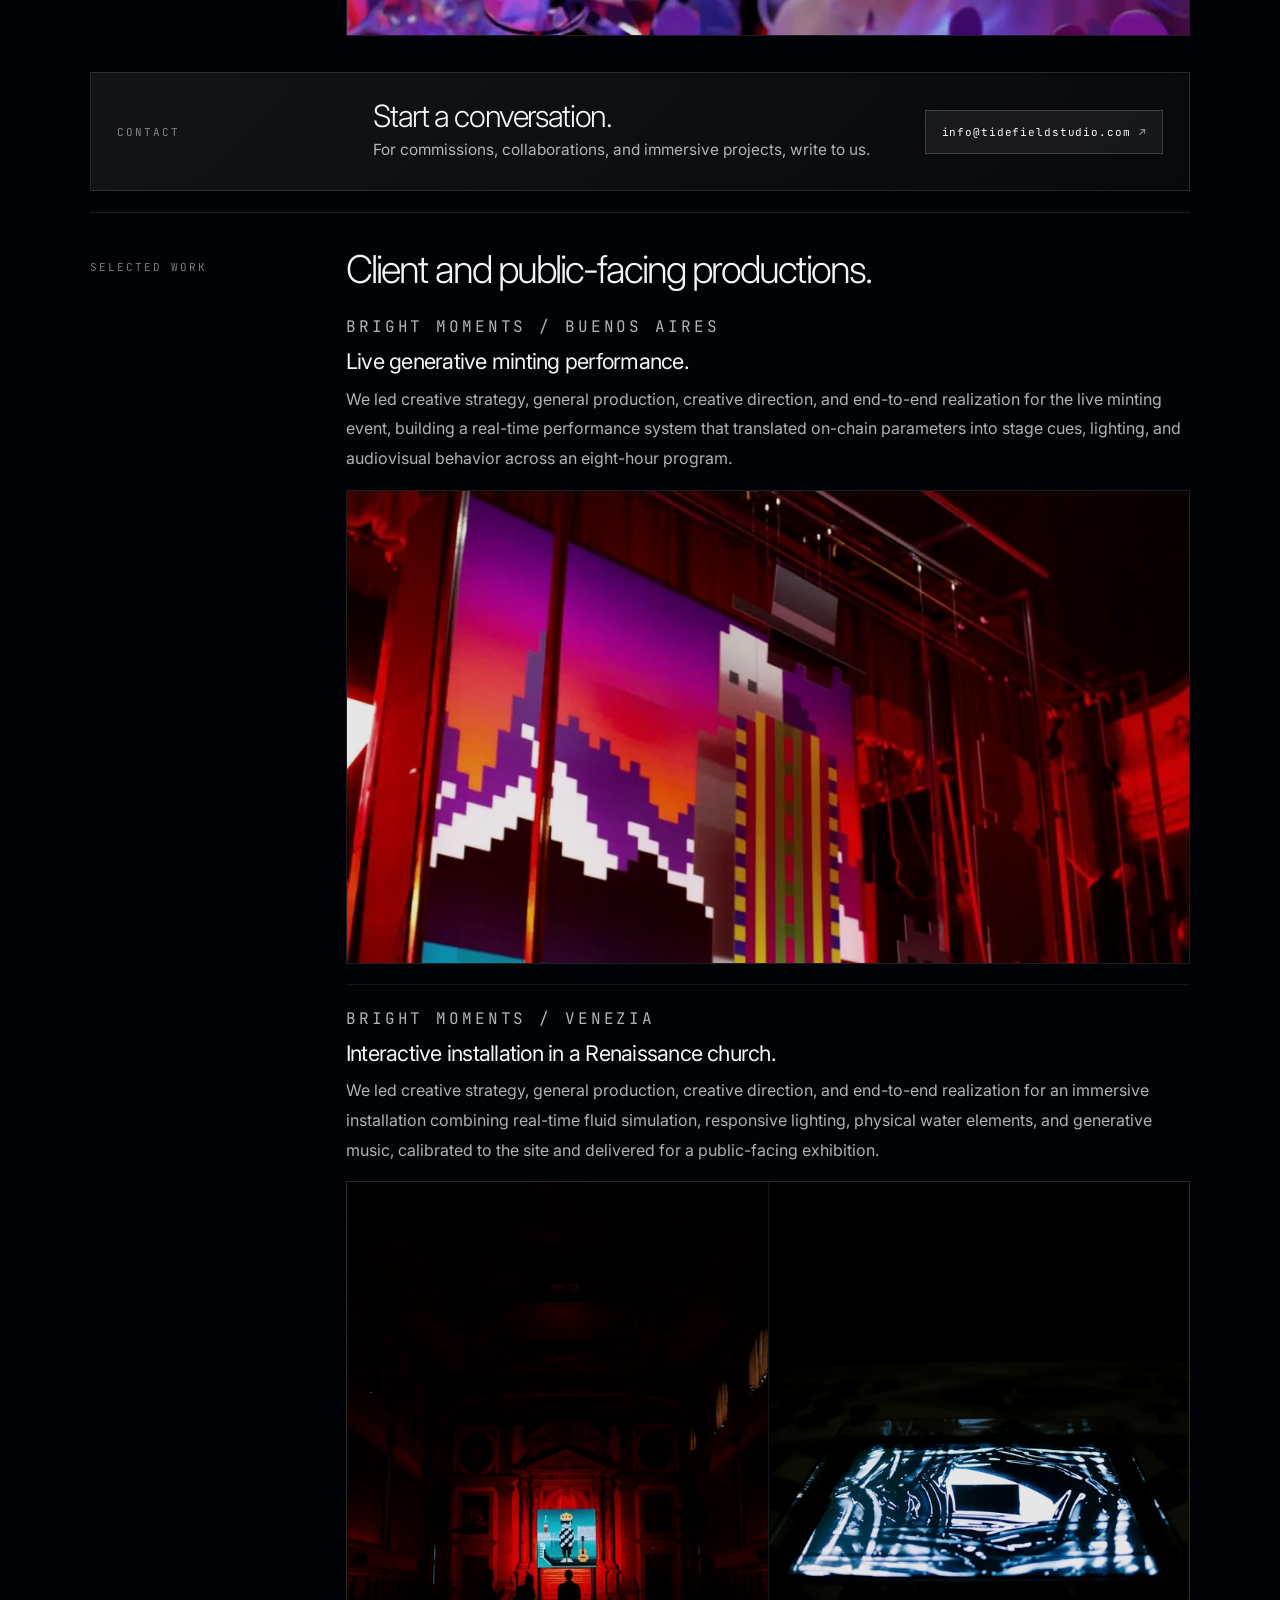
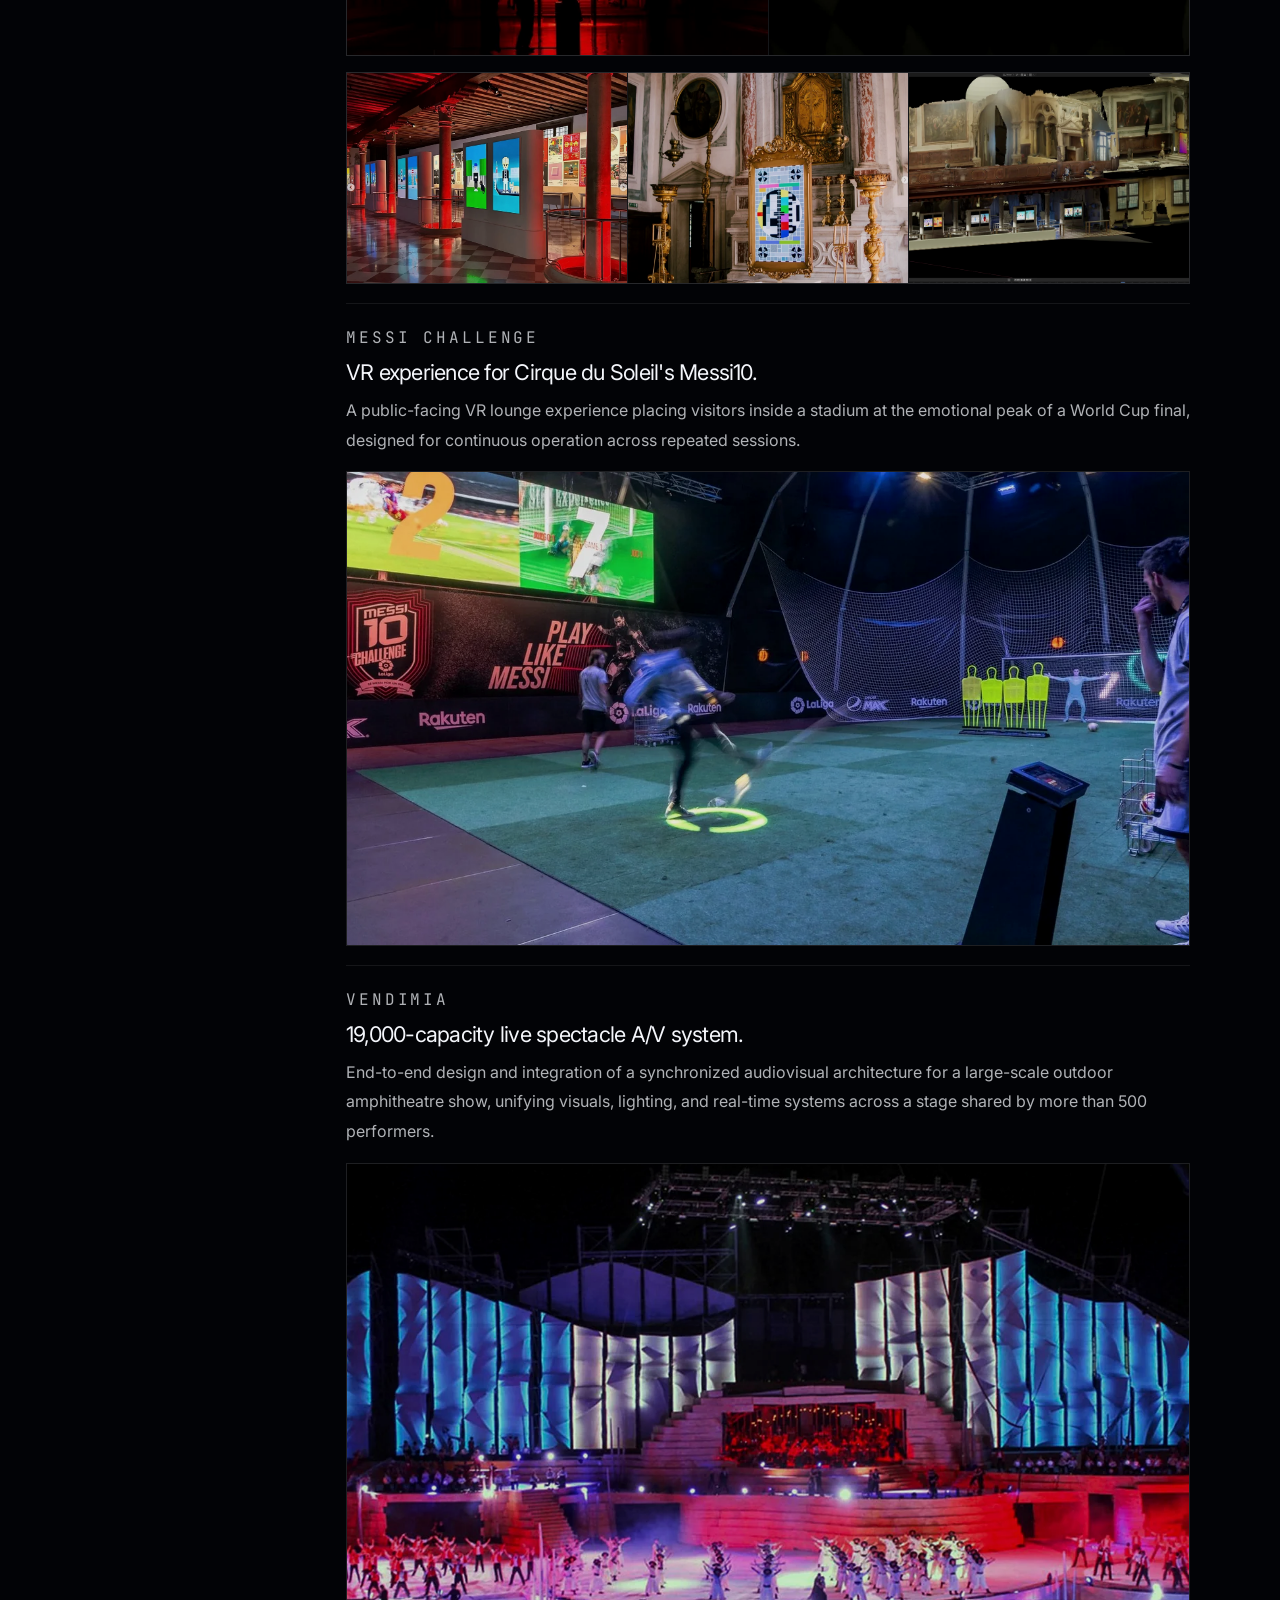
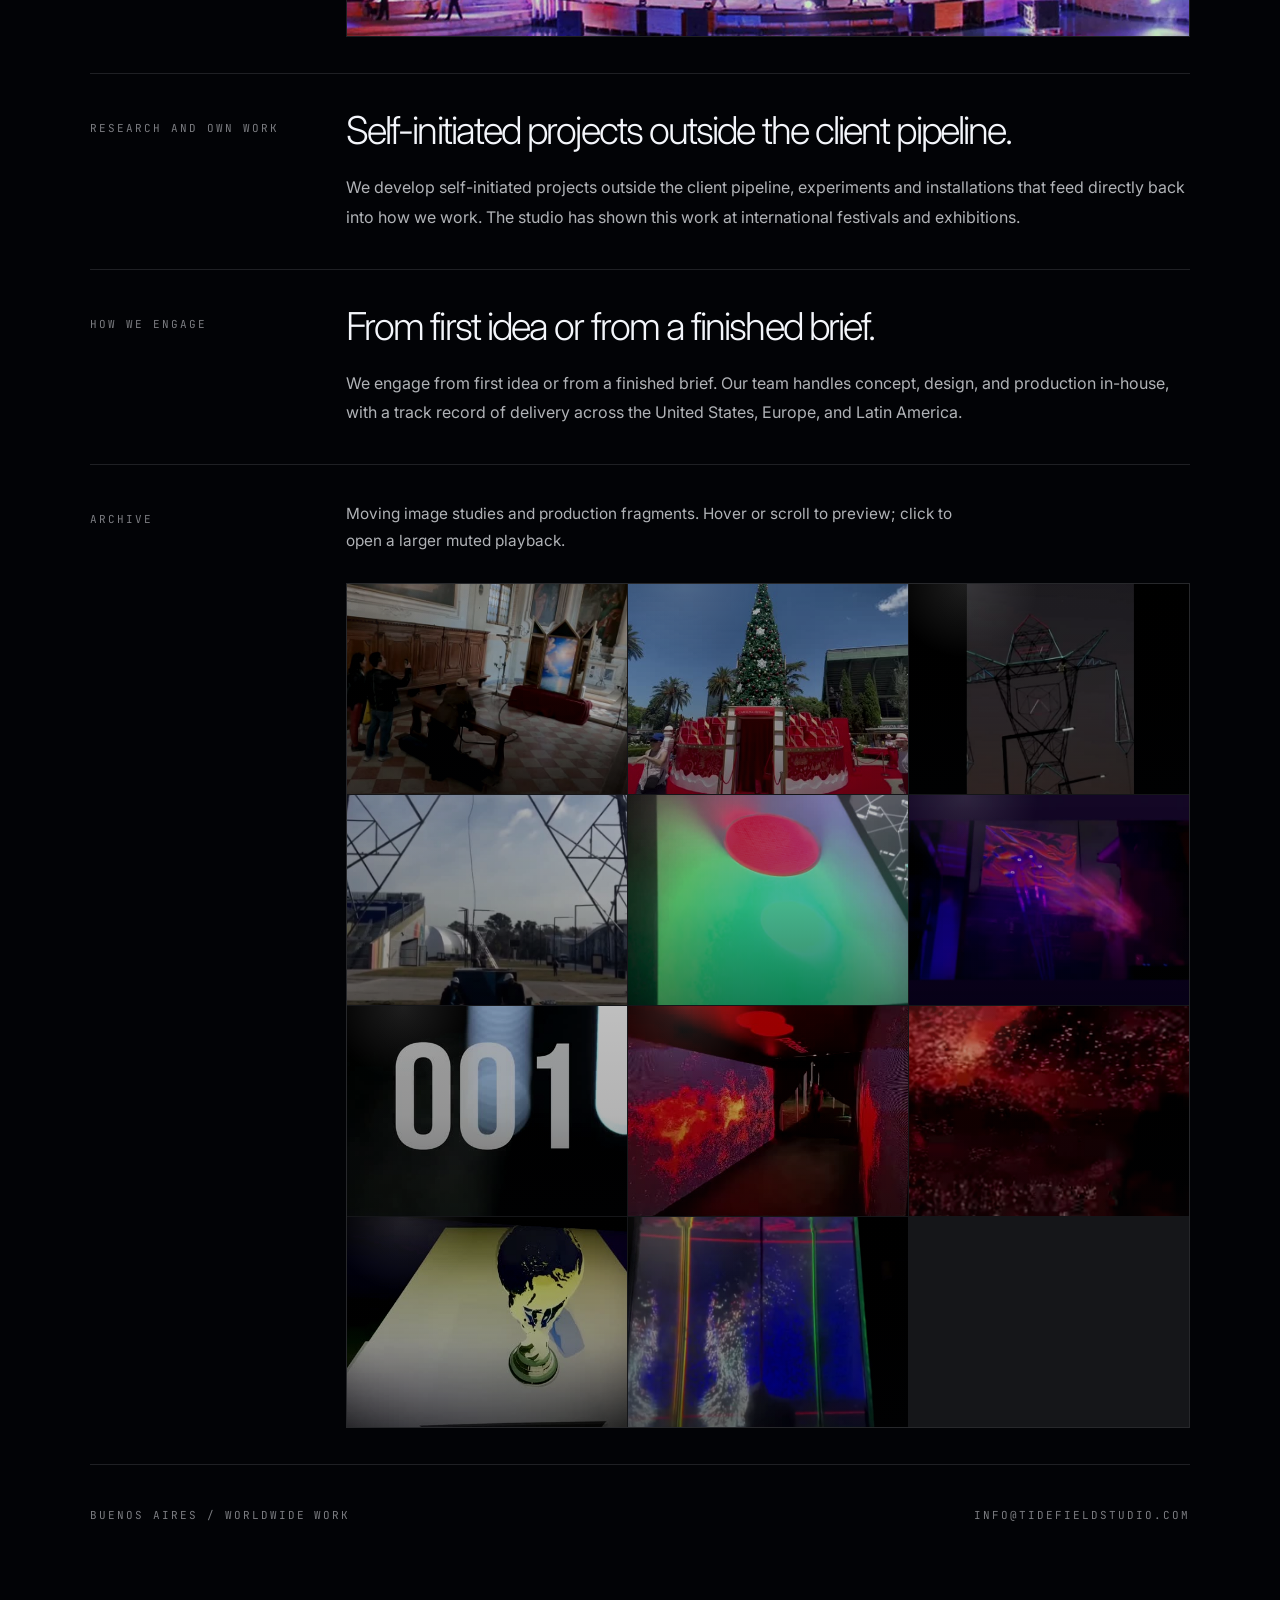
==== commit d79913d0: "Keep hero reel always playing" ====
--- a/index.html
+++ b/index.html
@@ -653,7 +653,7 @@
             </p>
           </div>
           <figure class="entry-media section-media entry-media--interactive" role="button" tabindex="0" aria-label="Open Tide Field Studio reel fullscreen with audio" data-video-src="./assets/videos/comp/reelold.webm" data-video-poster="./assets/videos/posters/reelold.jpg" data-video-title="Tide Field Studio reel" data-video-audio="on" data-video-volume="0.5" data-video-fullscreen="true">
-            <video autoplay muted loop playsinline preload="metadata" poster="./assets/videos/posters/reelold.jpg" aria-label="Tide Field Studio reel">
+            <video data-always-video autoplay muted loop playsinline preload="auto" poster="./assets/videos/posters/reelold.jpg" aria-label="Tide Field Studio reel">
               <source src="./assets/videos/comp/reelold.webm" type="video/webm" />
             </video>
           </figure>
@@ -1651,6 +1651,7 @@
       (function () {
         const cards = Array.from(document.querySelectorAll(".archive-video-card"));
         const featuredVideoTriggers = Array.from(document.querySelectorAll(".entry-media--interactive[data-video-src]"));
+        const alwaysVideos = Array.from(document.querySelectorAll("[data-always-video]"));
         const hoverVideos = cards.map((card) => card.querySelector("[data-hover-video]")).filter(Boolean);
         const viewportVideos = Array.from(document.querySelectorAll("[data-viewport-video]"));
         const lightbox = document.querySelector(".video-lightbox");
@@ -1684,6 +1685,15 @@
           const video = card.querySelector("[data-hover-video]");
           if (!video) return;
           video.pause();
+        }
+
+        function playAlwaysVideo(video) {
+          if (!video || document.hidden) return;
+          video.defaultMuted = true;
+          video.muted = true;
+          video.loop = true;
+          const playPromise = video.play();
+          if (playPromise) playPromise.catch(function () {});
         }
 
         function playViewportVideo(video) {
@@ -1841,6 +1851,14 @@
           });
         });
 
+        alwaysVideos.forEach((video) => {
+          playAlwaysVideo(video);
+          video.addEventListener("loadeddata", () => playAlwaysVideo(video));
+          video.addEventListener("pause", () => {
+            if (!document.hidden) window.requestAnimationFrame(() => playAlwaysVideo(video));
+          });
+        });
+
         if ("IntersectionObserver" in window) {
           const observer = new IntersectionObserver((entries) => {
             entries.forEach((entry) => {
@@ -1872,6 +1890,7 @@
           if (document.hidden) {
             viewportVideos.forEach(pauseViewportVideo);
           } else {
+            alwaysVideos.forEach(playAlwaysVideo);
             viewportVideos.forEach((video) => {
               if (isViewportVideoVisible(video)) playViewportVideo(video);
             });
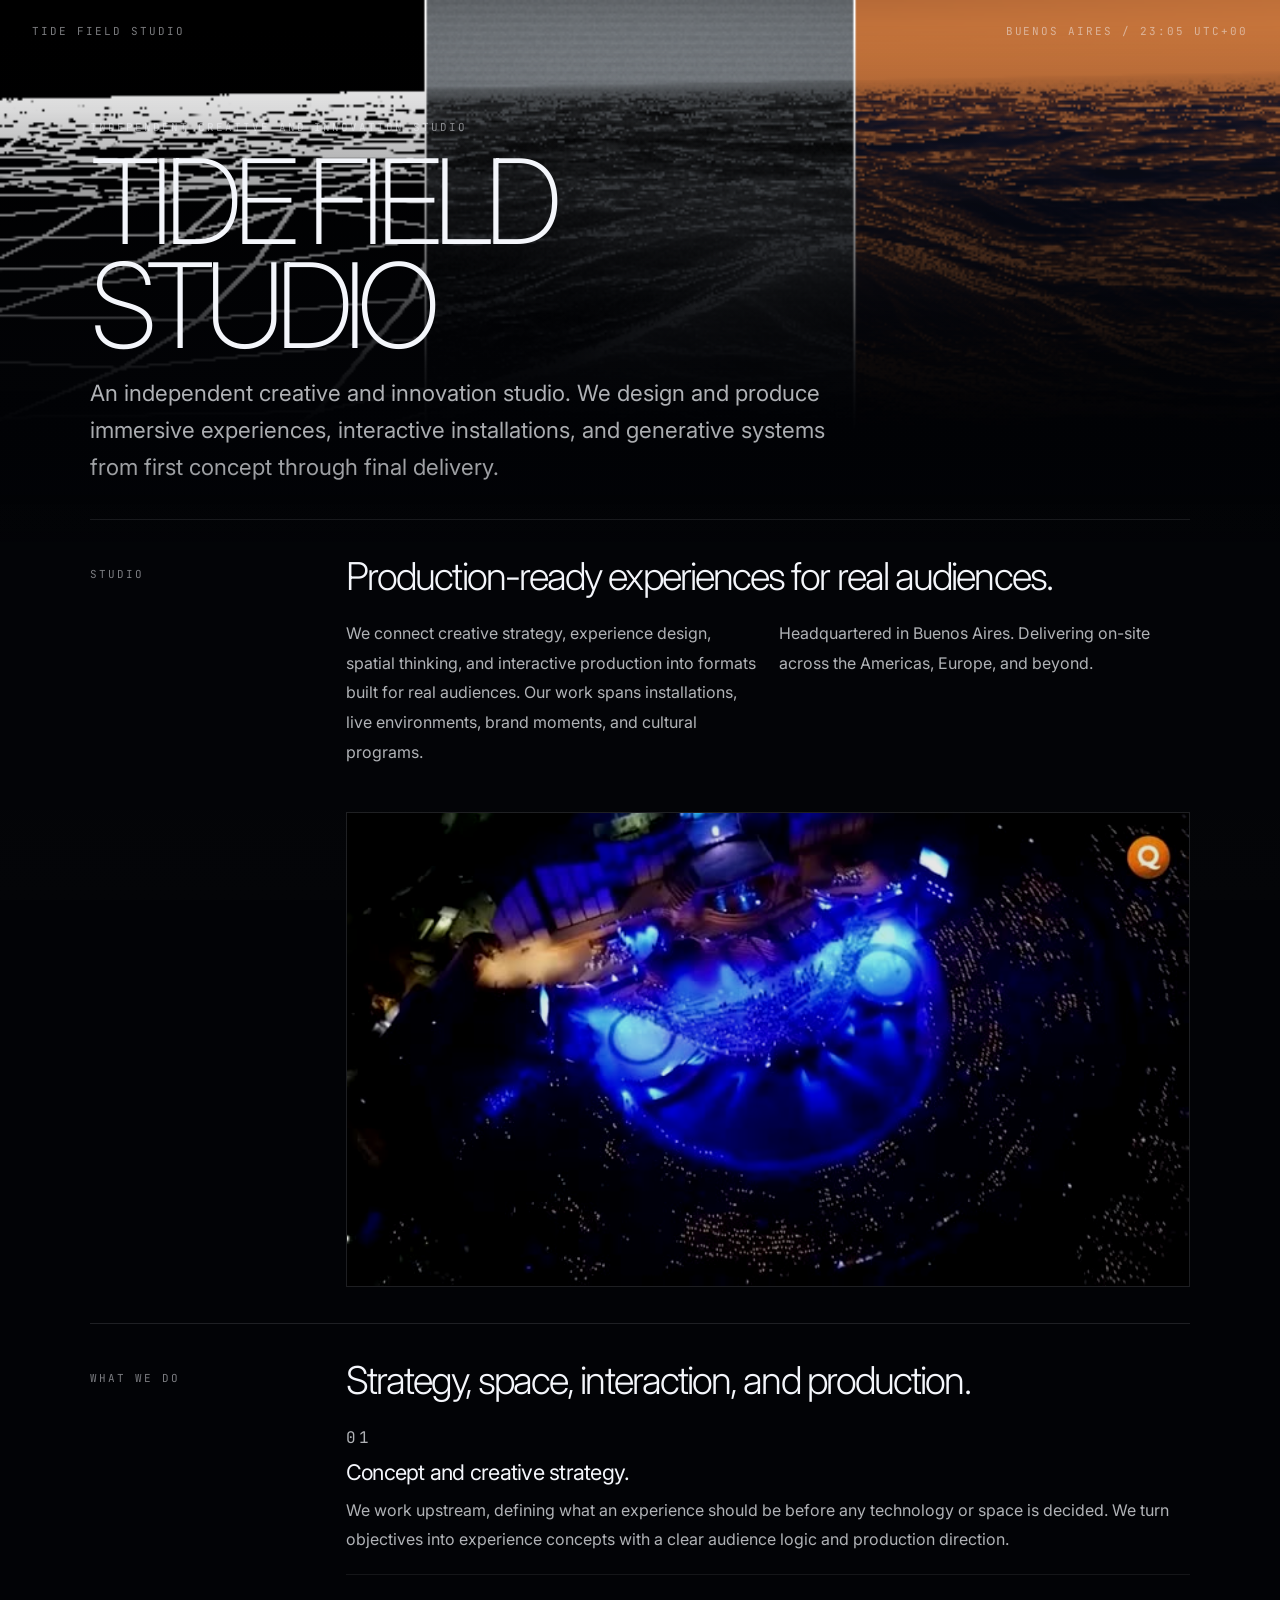
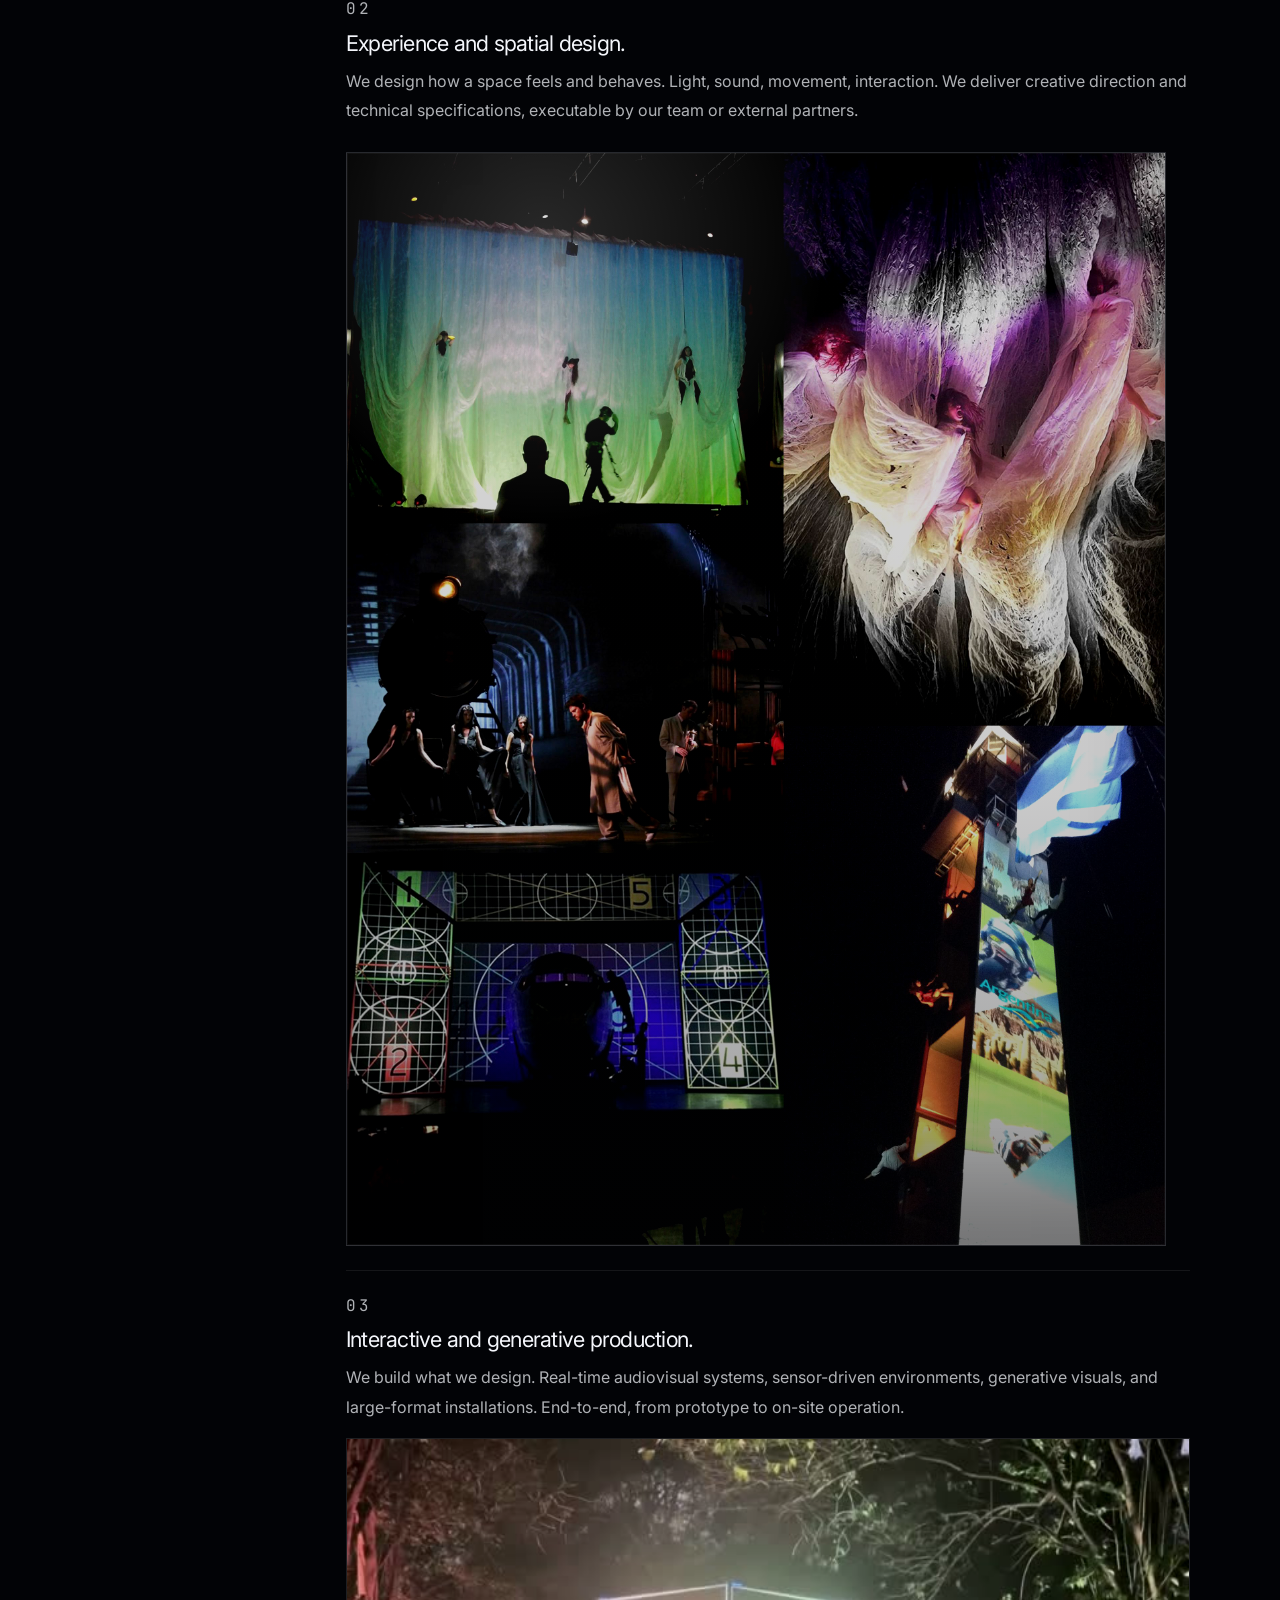
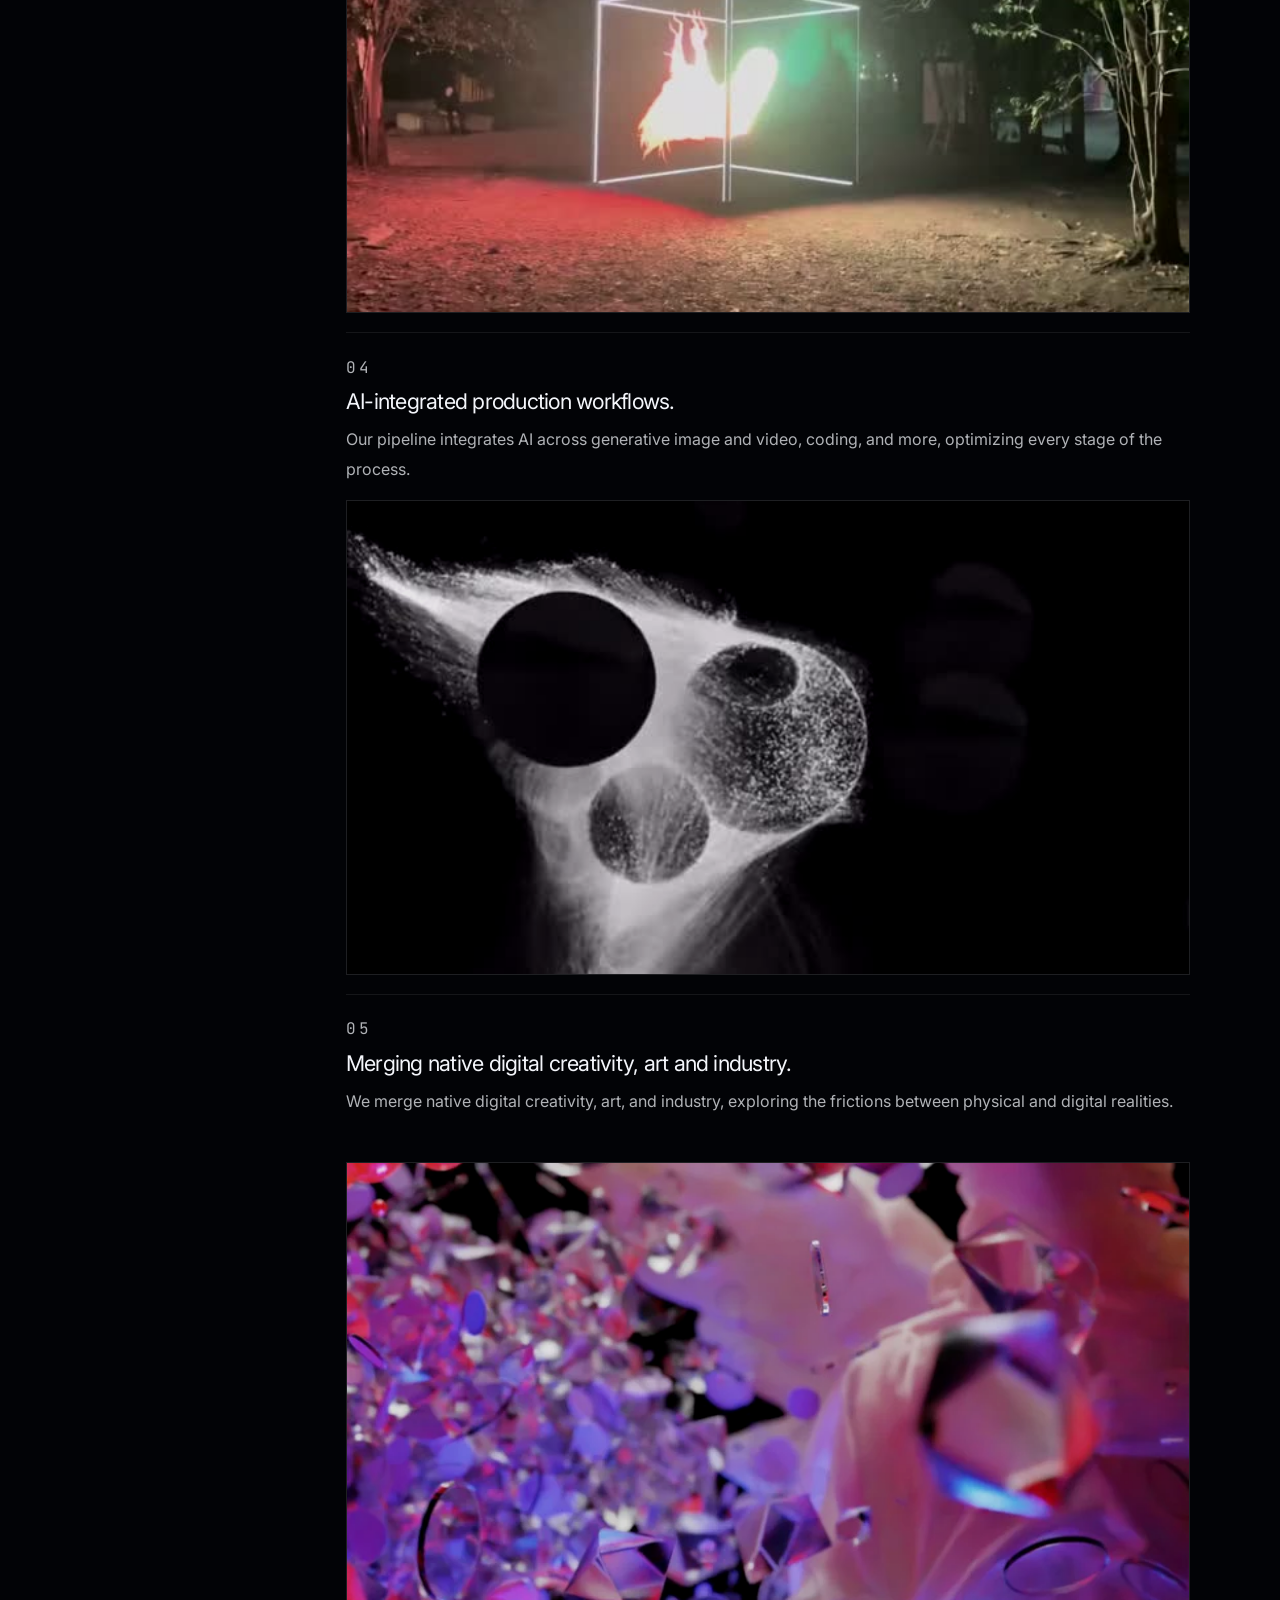
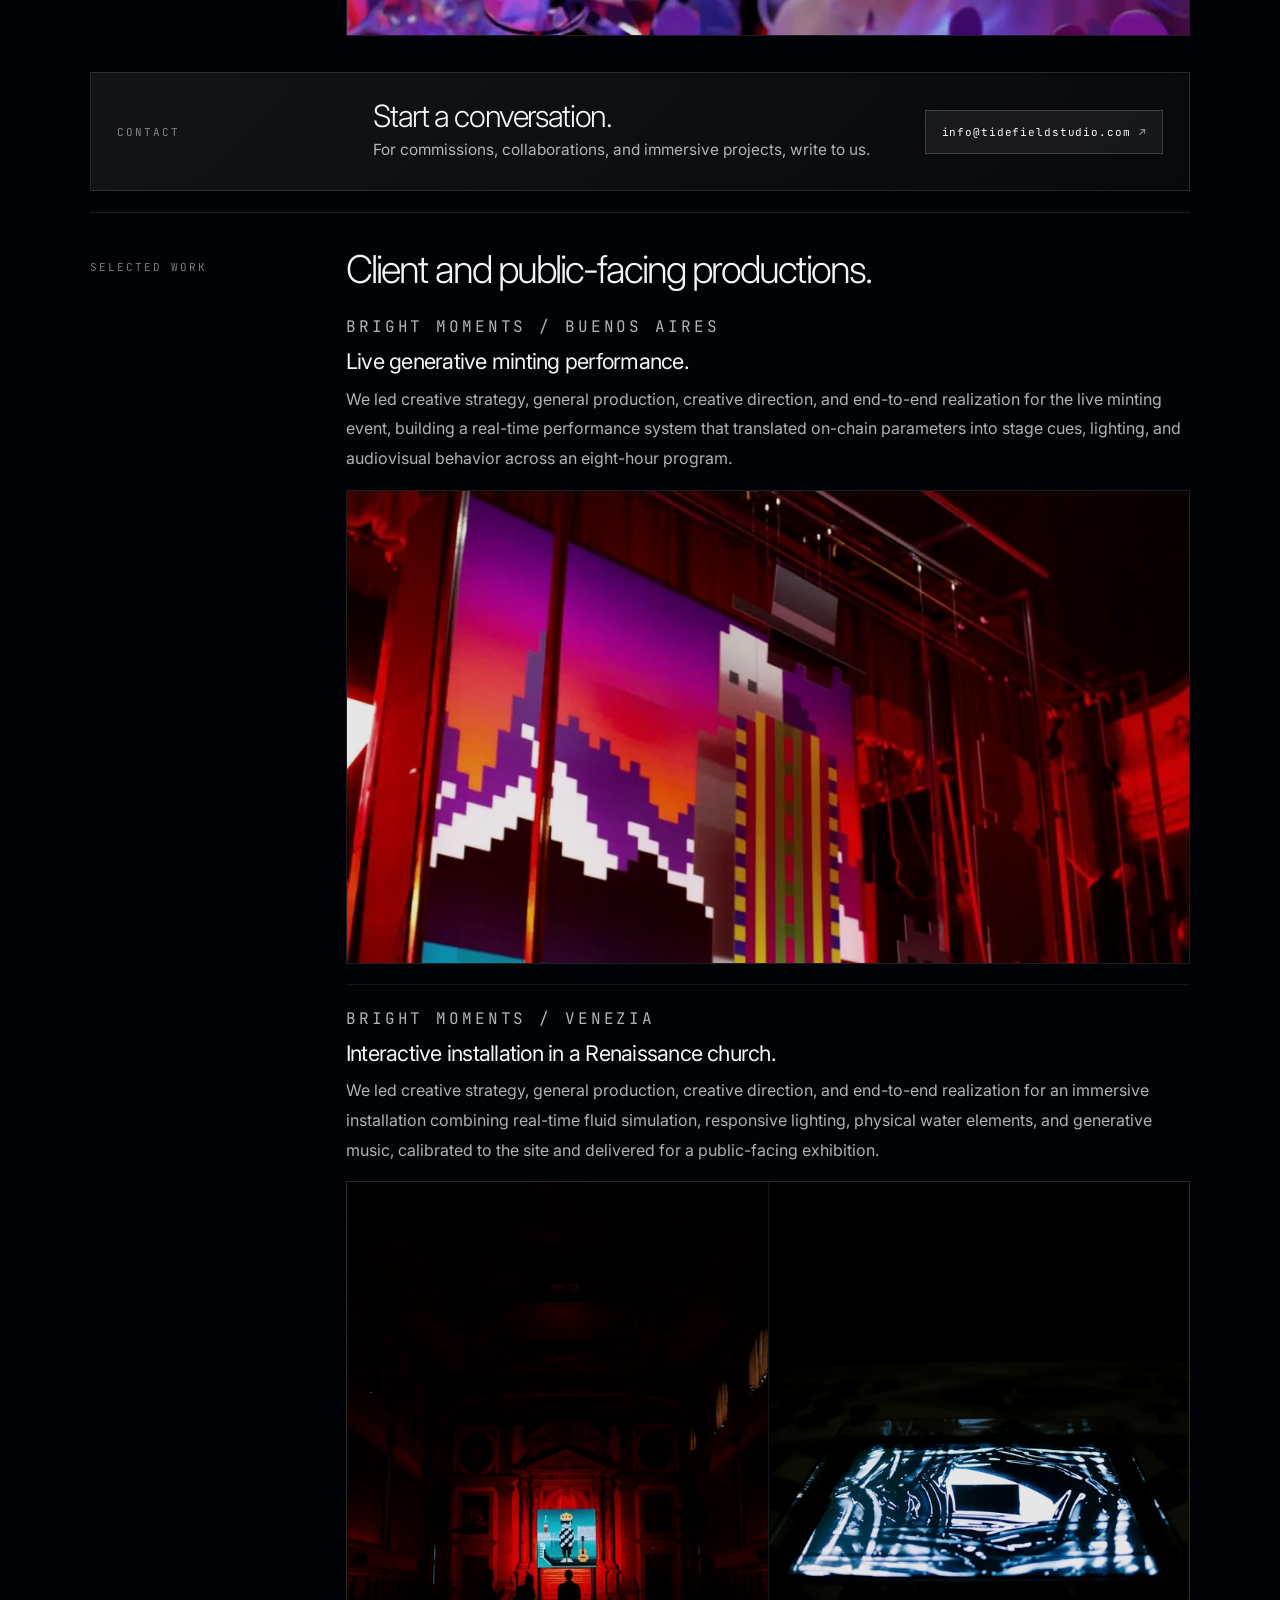
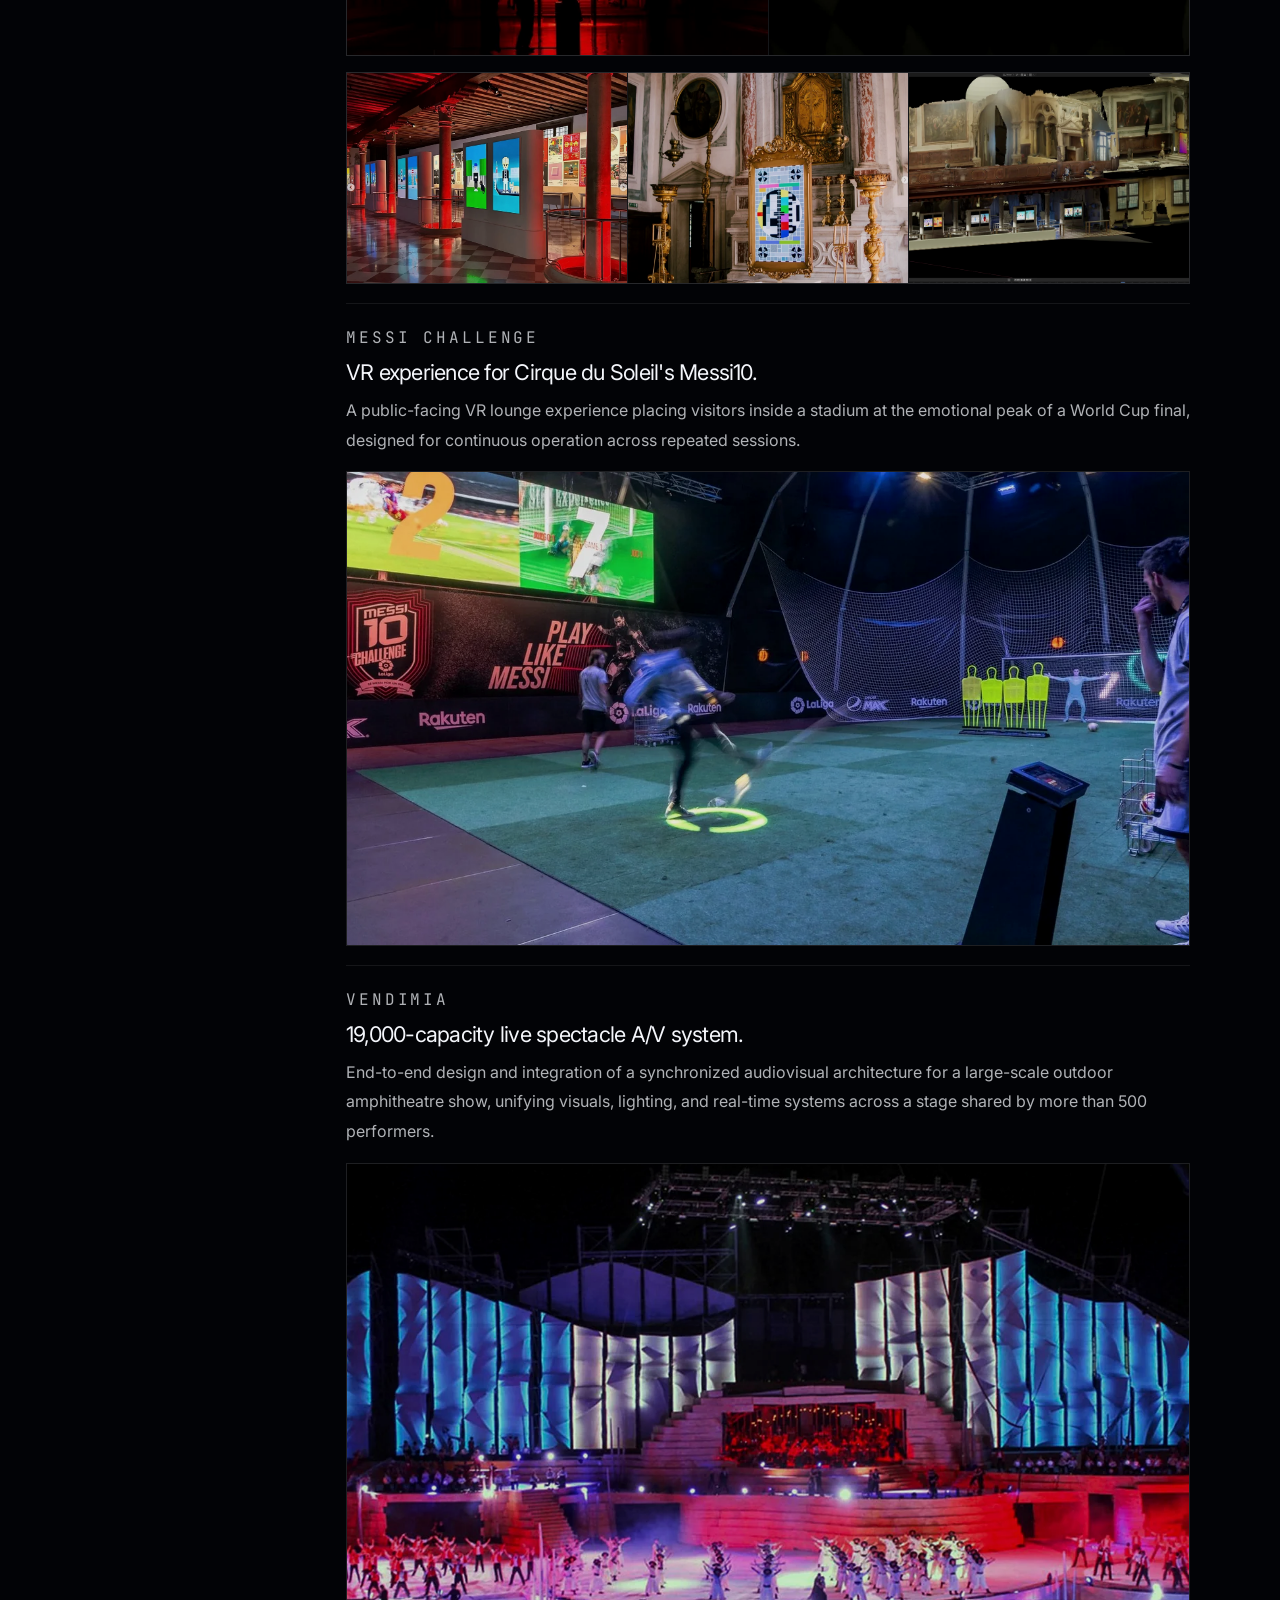
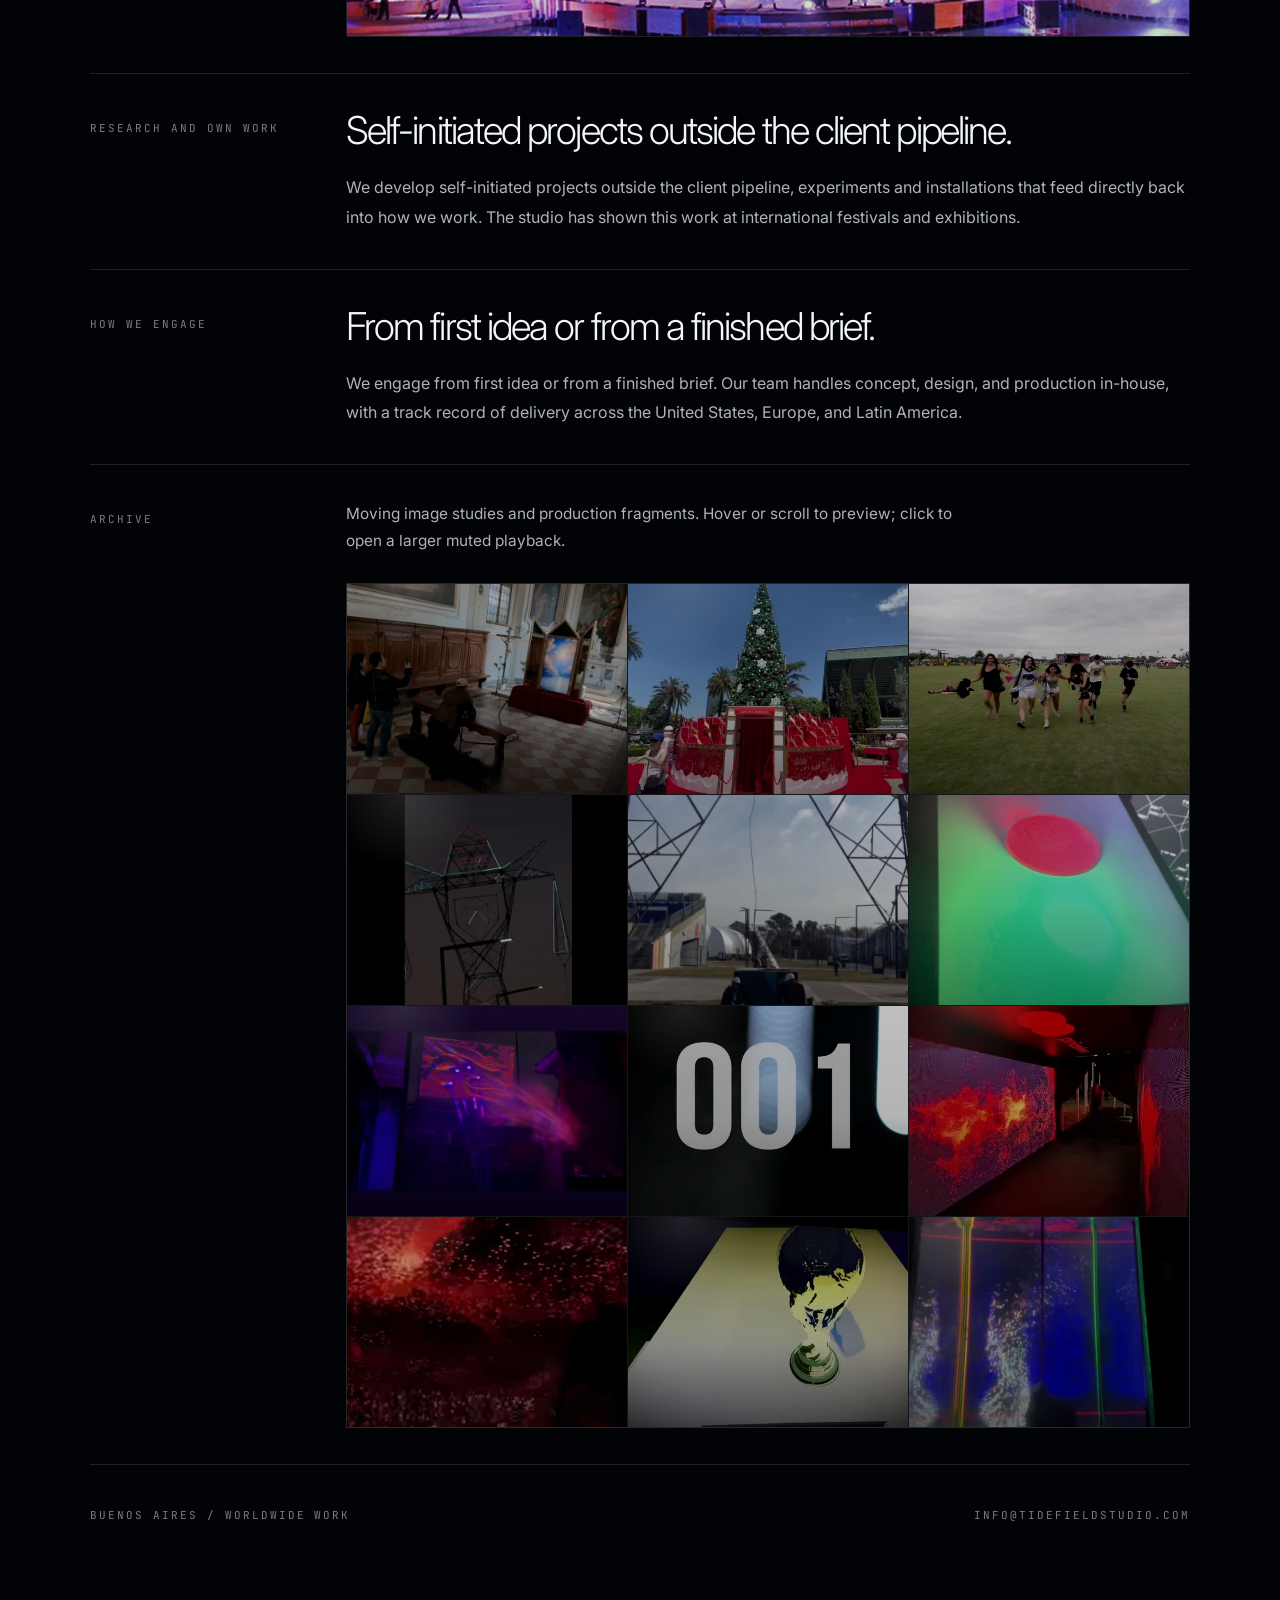
==== commit 52a512ab: "Add fila video to archive" ====
--- a/index.html
+++ b/index.html
@@ -848,6 +848,9 @@
             <button class="archive-video-card" type="button" data-video-src="./assets/ch/navidad/944aec51-52dc-4339-a7bd-4c53c7014d47.MP4" data-video-poster="./assets/ch/navidad/poster.jpg" aria-label="Open archive video">
               <video data-hover-video muted loop playsinline preload="none" poster="./assets/ch/navidad/poster.jpg"></video>
             </button>
+            <button class="archive-video-card" type="button" data-video-src="./assets/ch/fila.mp4" data-video-poster="./assets/ch/fila-poster.jpg" aria-label="Open archive video">
+              <video data-hover-video muted loop playsinline preload="none" poster="./assets/ch/fila-poster.jpg"></video>
+            </button>
             <button class="archive-video-card" type="button" data-video-src="./assets/videos/comp/coloso.webm" data-video-poster="./assets/videos/posters/coloso.jpg" aria-label="Open archive video">
               <video data-hover-video muted loop playsinline preload="none" poster="./assets/videos/posters/coloso.jpg"></video>
             </button>
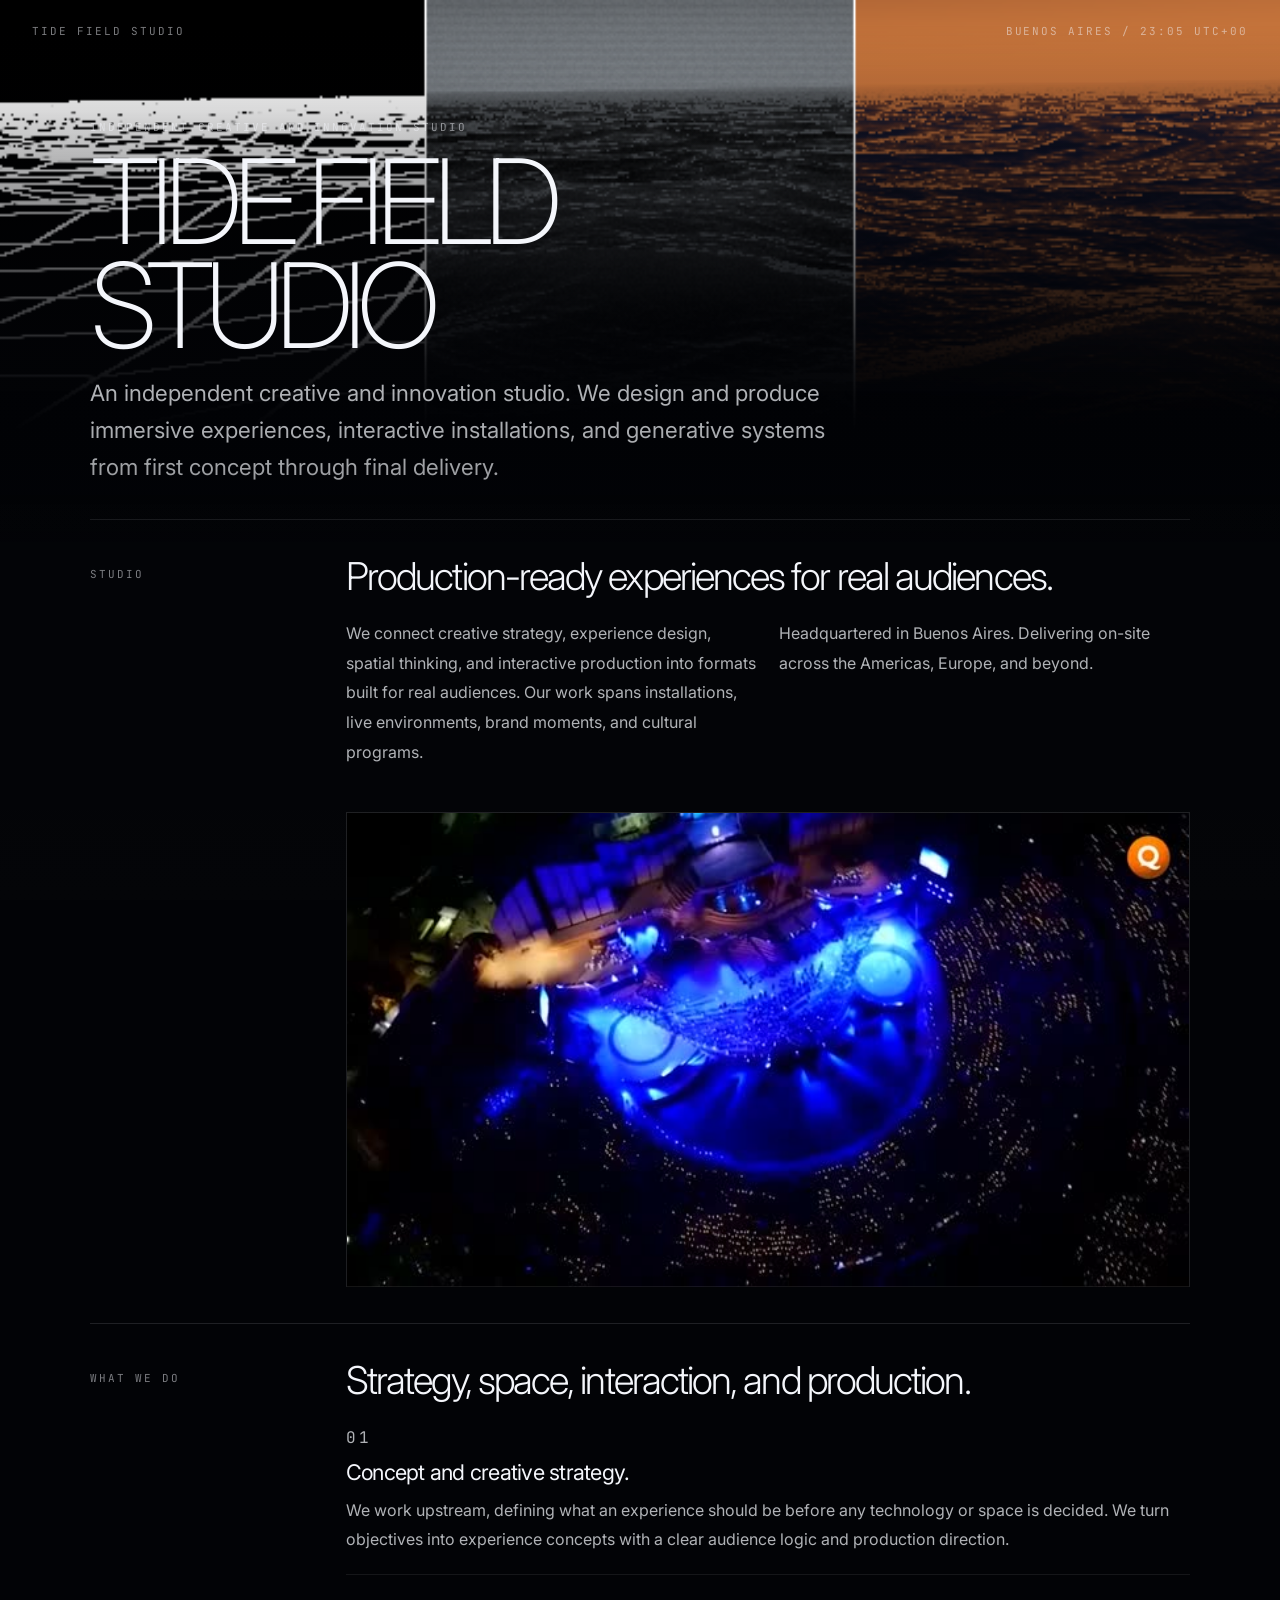
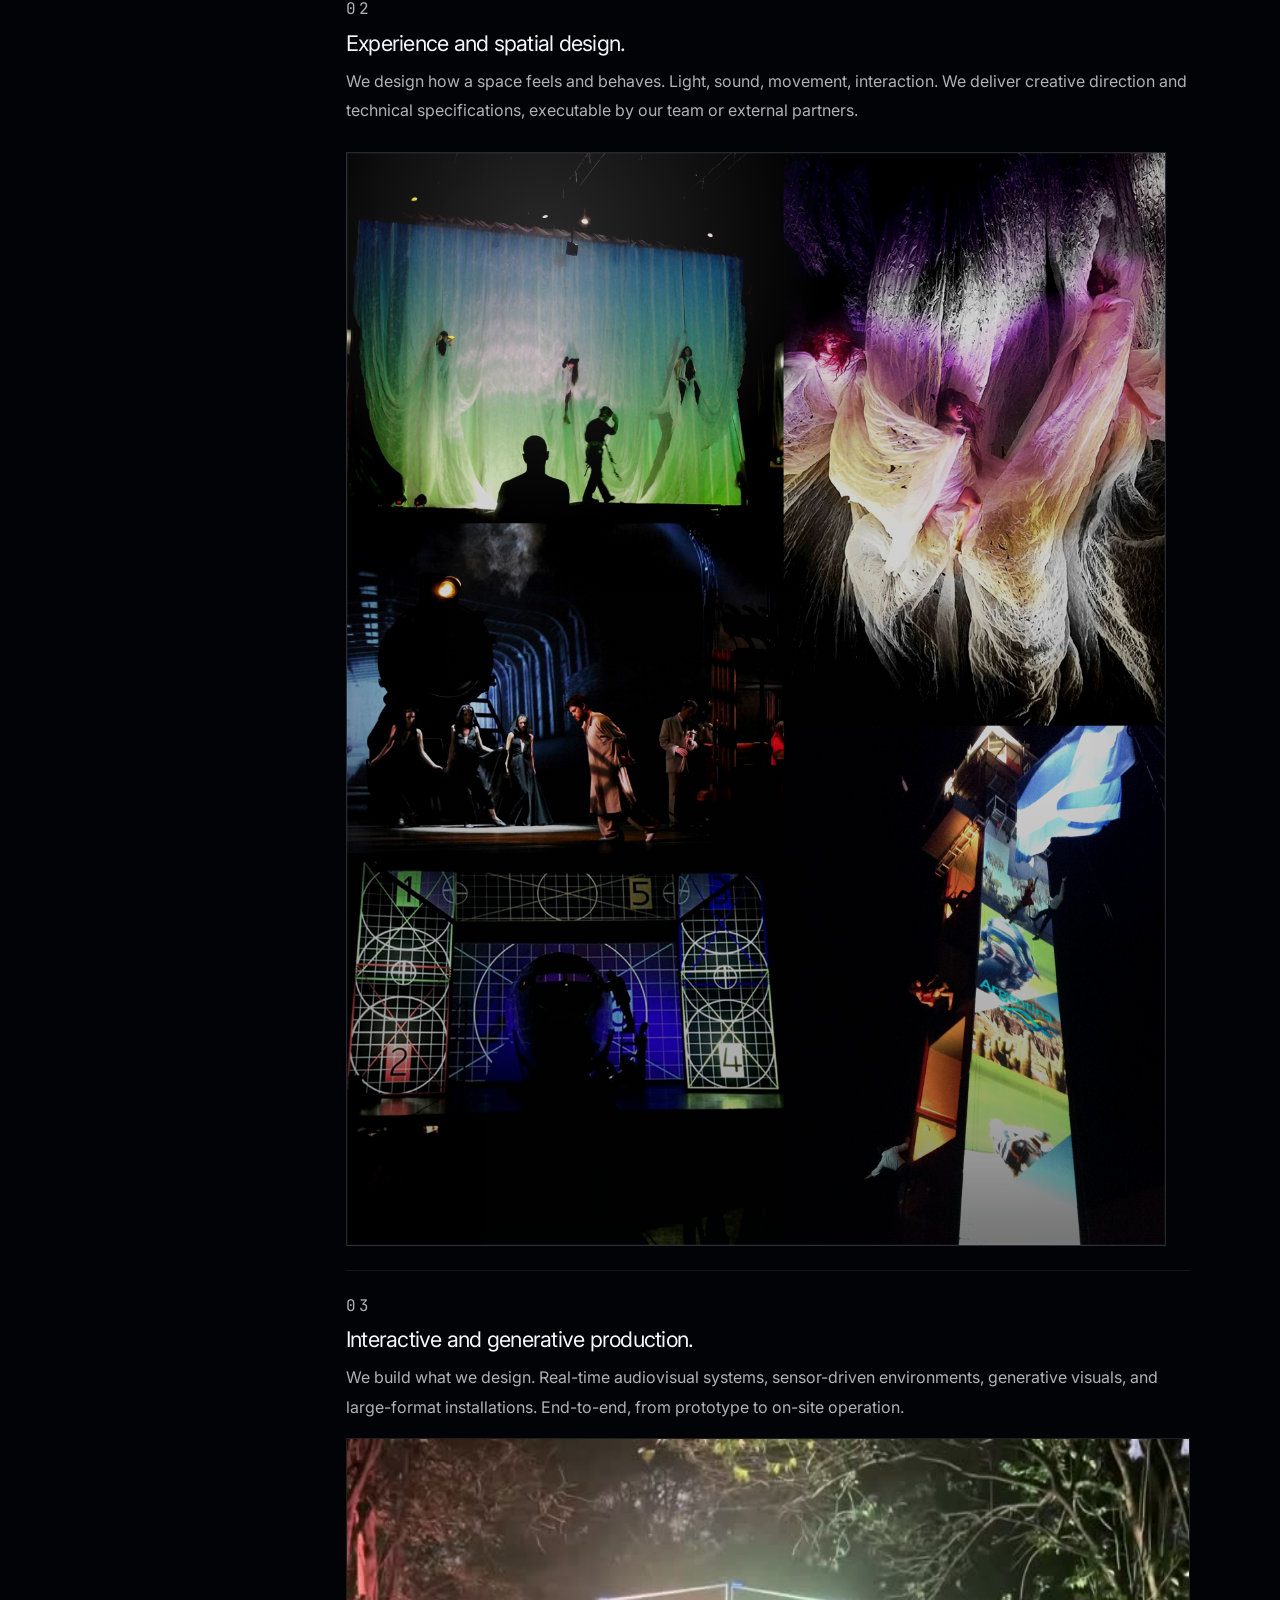
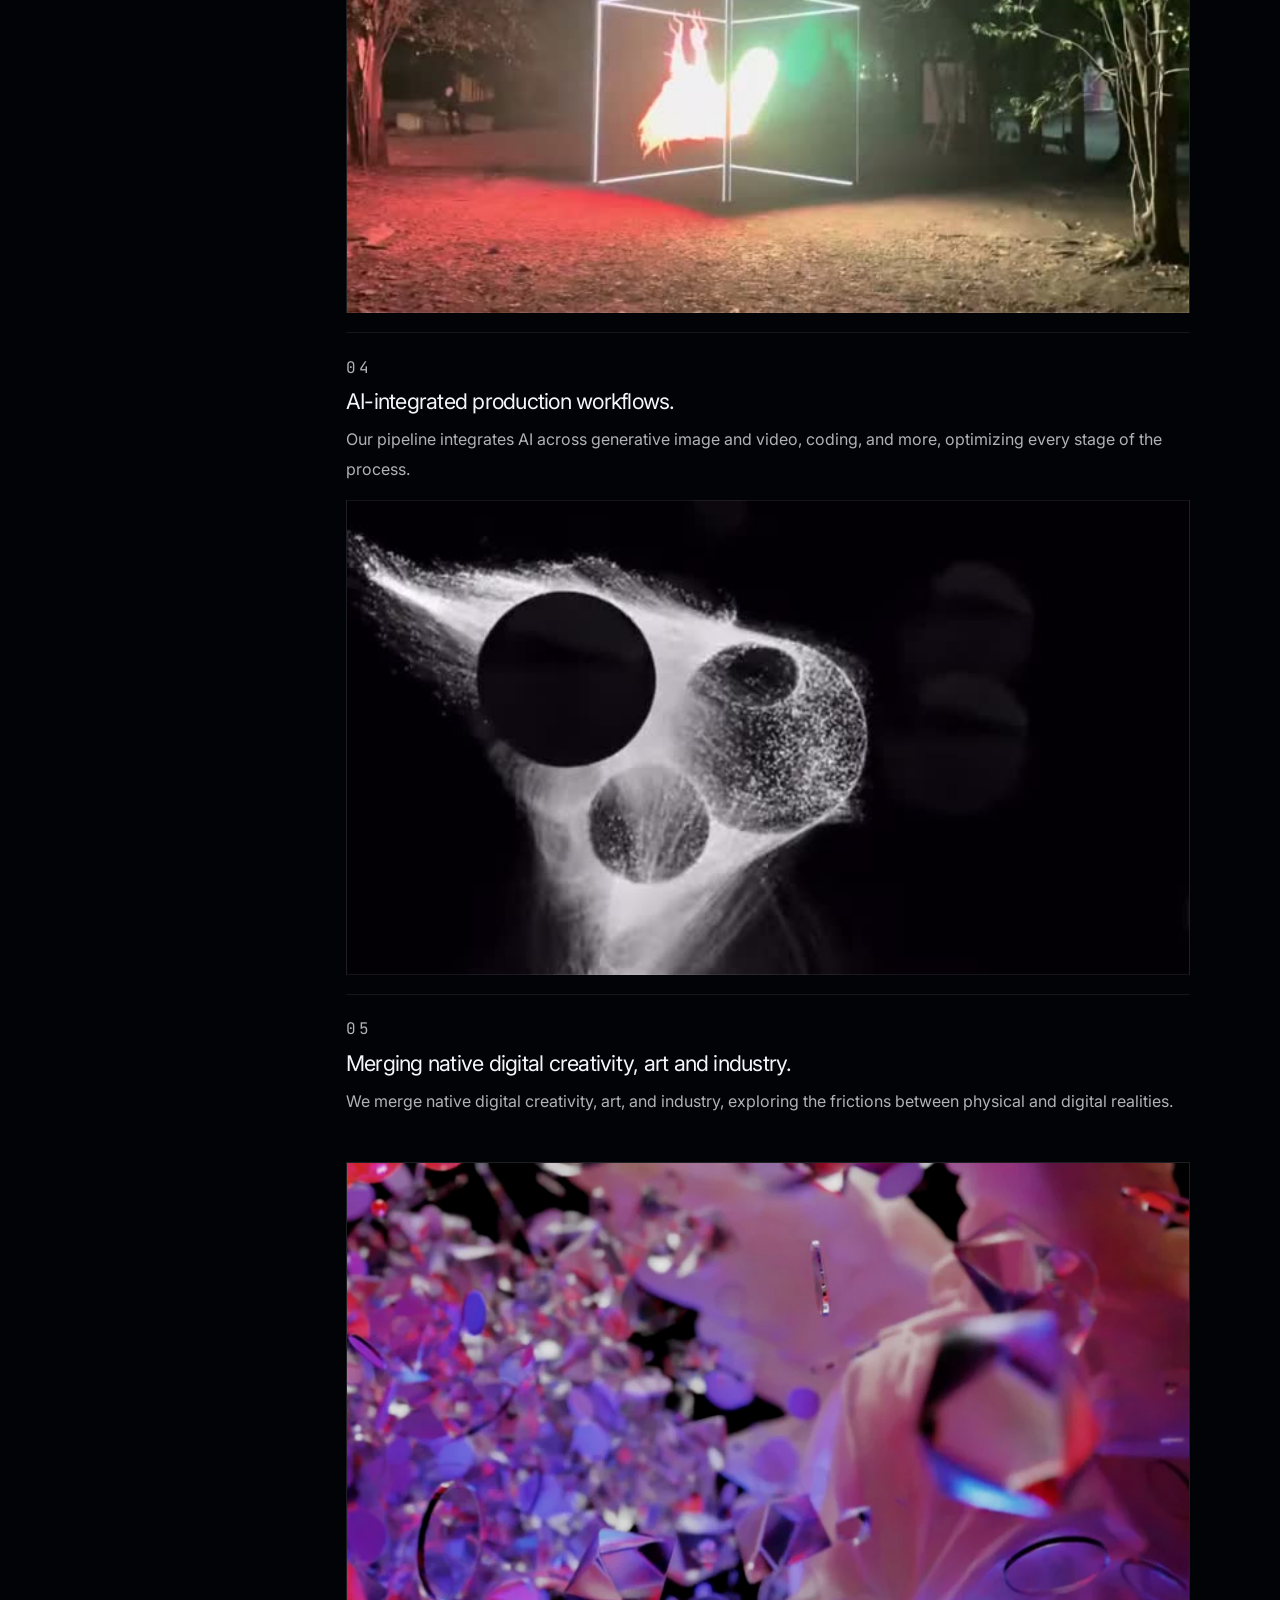
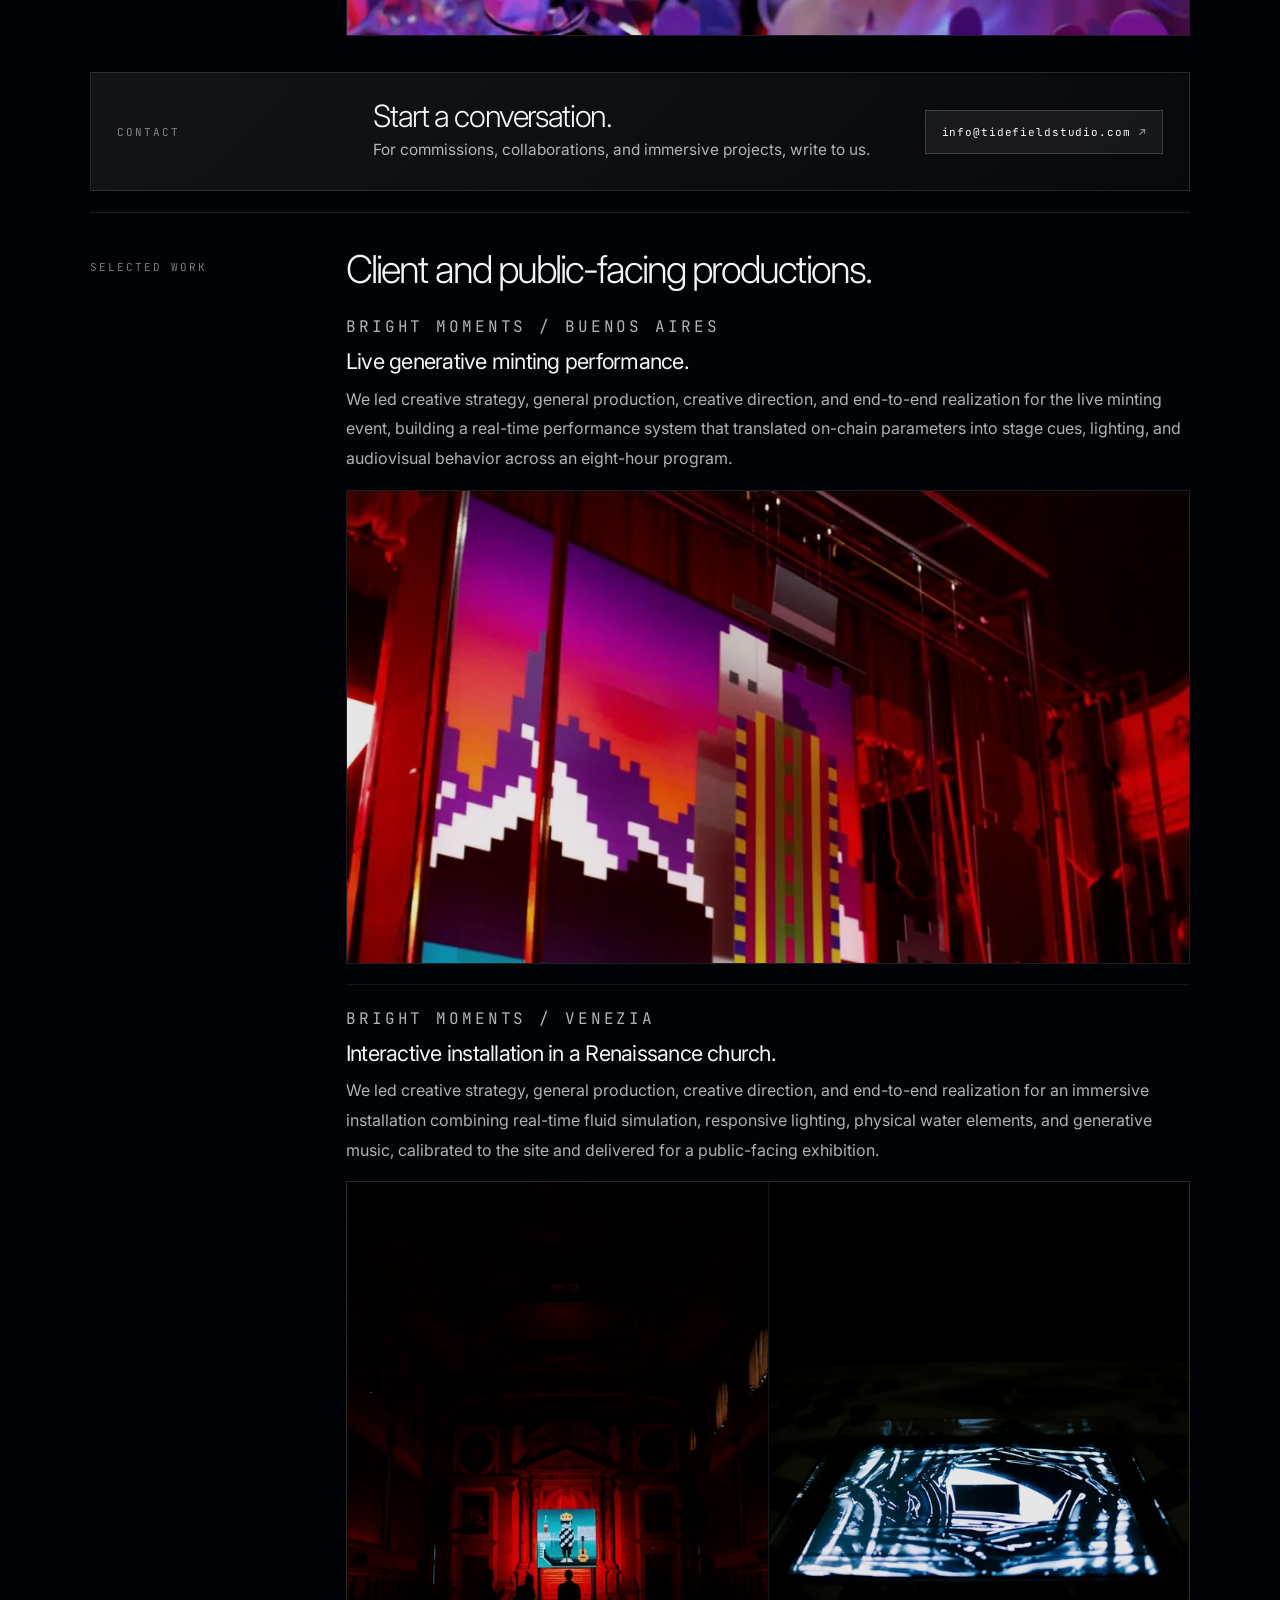
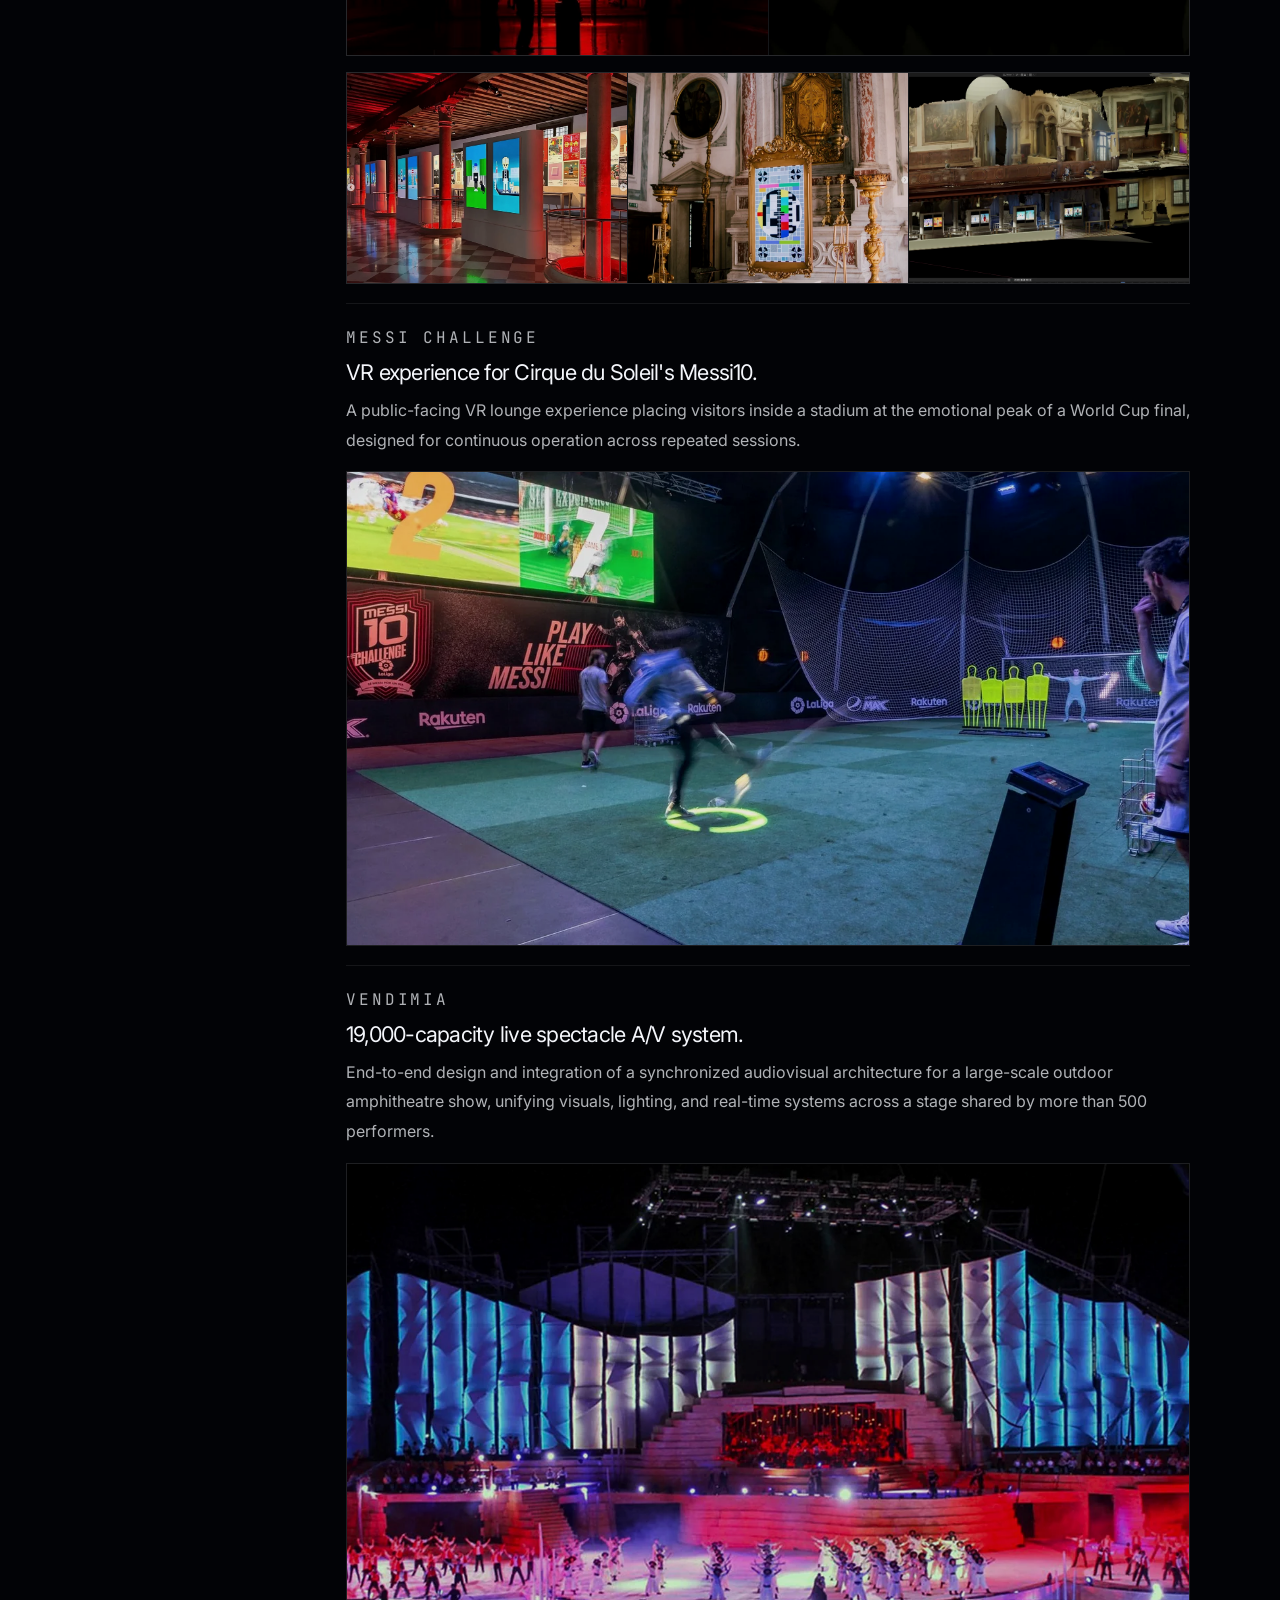
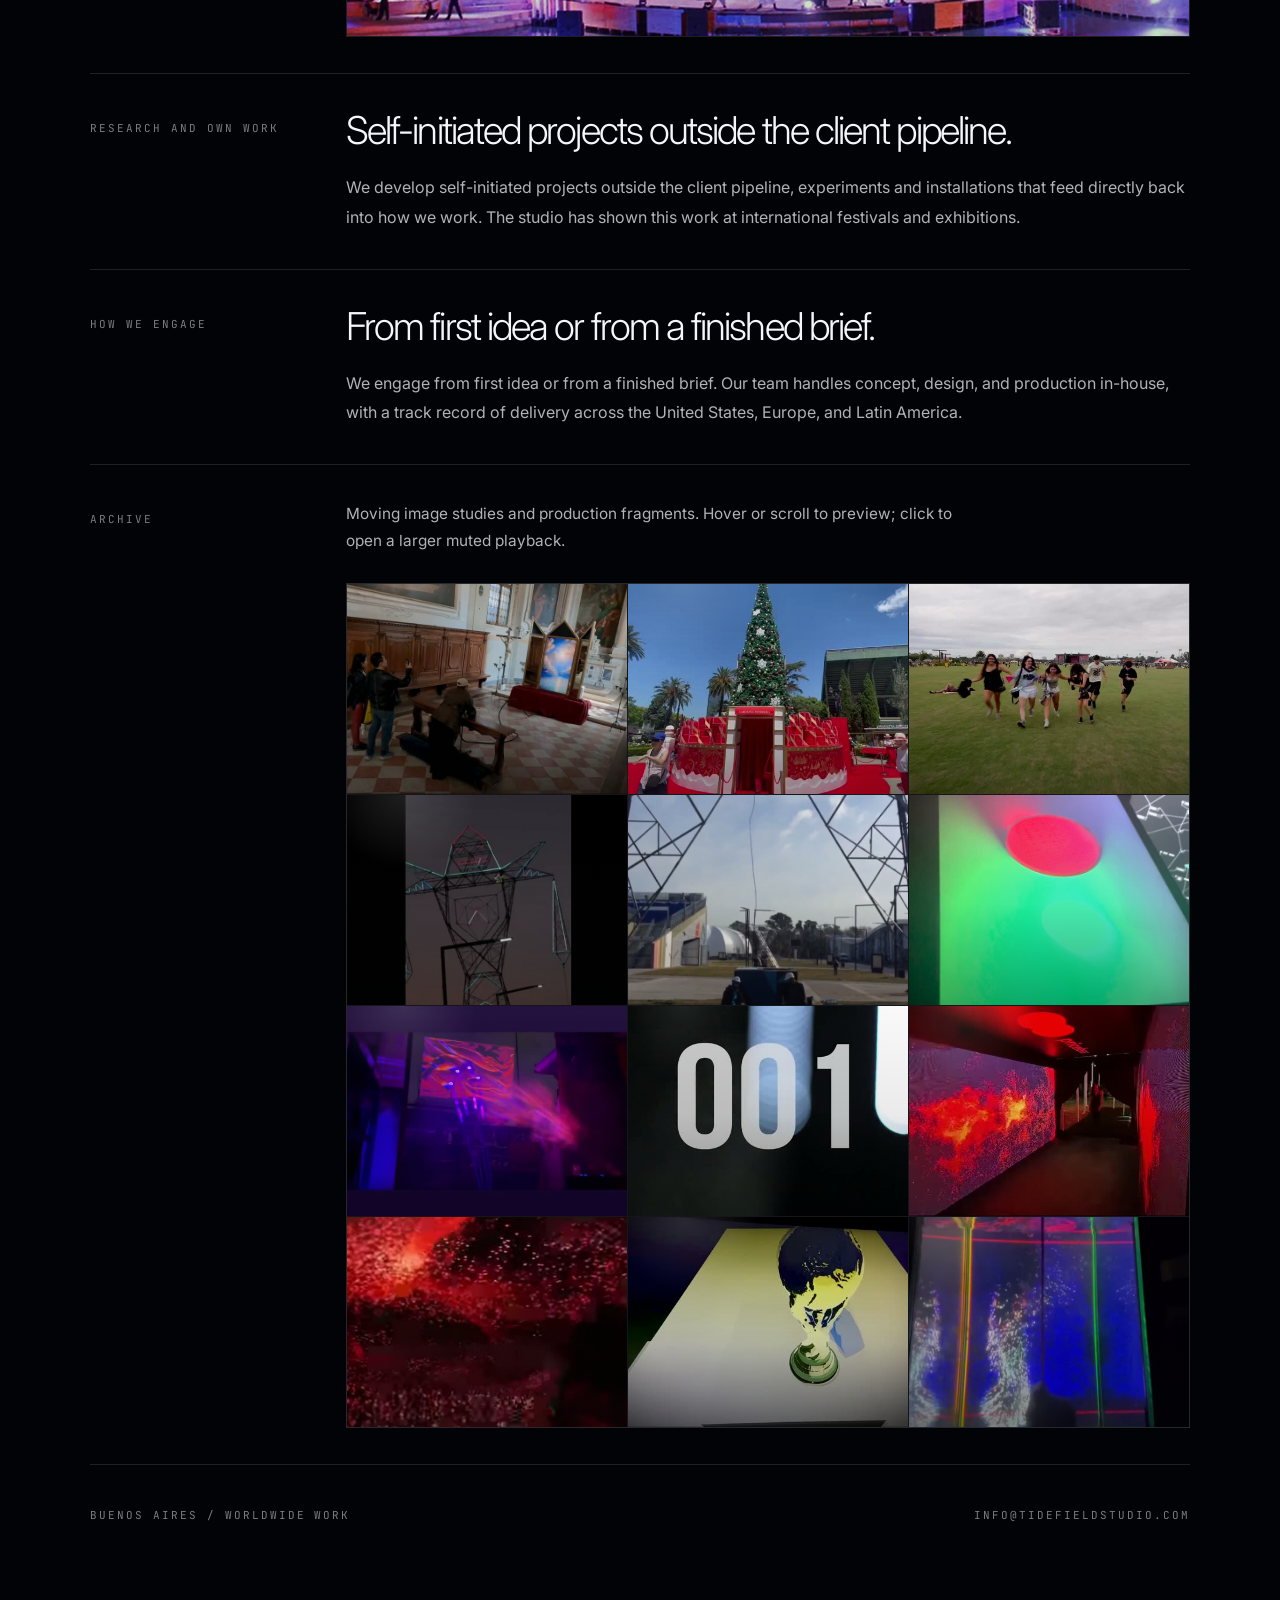
==== commit ad0e6e6c: "Fix video preview poster transition" ====
--- a/index.html
+++ b/index.html
@@ -314,6 +314,9 @@
         overflow: hidden;
         border: 1px solid rgba(244, 246, 251, 0.08);
         background: rgba(244, 246, 251, 0.04);
+        background-position: center;
+        background-repeat: no-repeat;
+        background-size: cover;
       }
       .entry-media--interactive {
         cursor: pointer;
@@ -336,6 +339,11 @@
         object-fit: cover;
         filter: saturate(0.9) contrast(1.05) brightness(0.9);
         background: #020306;
+        opacity: 0;
+        transition: opacity 180ms ease;
+      }
+      .entry-media video[data-frame-ready="true"] {
+        opacity: 1;
       }
       .entry-media--pair {
         display: grid;
@@ -387,6 +395,9 @@
         border-radius: 0;
         color: var(--ink);
         background: #020306;
+        background-position: center;
+        background-repeat: no-repeat;
+        background-size: cover;
         cursor: pointer;
         text-align: left;
       }
@@ -397,7 +408,11 @@
         object-fit: cover;
         filter: saturate(0.82) contrast(1.08) brightness(0.76);
         transform: scale(1.01);
-        transition: filter 220ms ease, transform 520ms ease;
+        opacity: 0;
+        transition: opacity 180ms ease, filter 220ms ease, transform 520ms ease;
+      }
+      .archive-video-card video[data-frame-ready="true"] {
+        opacity: 1;
       }
       .archive-video-card::after {
         content: "";
@@ -474,6 +489,9 @@
         overflow: hidden;
         border: 1px solid rgba(244, 246, 251, 0.14);
         background: #000;
+        background-position: center;
+        background-repeat: no-repeat;
+        background-size: contain;
         box-shadow: 0 2rem 5rem rgba(0, 0, 0, 0.42);
       }
       .video-lightbox__frame video {
@@ -482,6 +500,11 @@
         height: 100%;
         object-fit: contain;
         background: #000;
+        opacity: 0;
+        transition: opacity 180ms ease;
+      }
+      .video-lightbox__frame video[data-frame-ready="true"] {
+        opacity: 1;
       }
       .video-lightbox__bar {
         display: flex;
@@ -1668,8 +1691,63 @@
         let activeMobileCard = null;
         let mobilePreviewFrame = 0;
 
+        function escapeCssUrl(url) {
+          return String(url).replace(/(["\\])/g, "\\$1");
+        }
+
+        function getVideoSurface(video) {
+          return video ? video.closest(".archive-video-card, .entry-media, .video-lightbox__frame") : null;
+        }
+
+        function syncVideoPoster(video) {
+          const surface = getVideoSurface(video);
+          if (!surface || !video || !video.poster) return;
+          surface.style.backgroundImage = `url("${escapeCssUrl(video.poster)}")`;
+        }
+
+        function setVideoFrameReady(video, isReady) {
+          if (!video) return;
+          video.dataset.frameReady = isReady ? "true" : "false";
+        }
+
+        function requestVideoPlayback(video) {
+          if (!video || document.hidden) return;
+          video.dataset.playRequested = "true";
+          if (video.readyState < 2) {
+            setVideoFrameReady(video, false);
+            video.load();
+            return;
+          }
+          setVideoFrameReady(video, true);
+          const playPromise = video.play();
+          if (playPromise) playPromise.catch(function () {});
+        }
+
+        function setupVideoSurface(video) {
+          if (!video || video.dataset.surfaceReady === "true") return;
+          video.dataset.surfaceReady = "true";
+          syncVideoPoster(video);
+          setVideoFrameReady(video, video.readyState >= 2);
+          video.addEventListener("loadeddata", function () {
+            syncVideoPoster(video);
+            setVideoFrameReady(video, true);
+            if (video.dataset.playRequested === "true" && !document.hidden) {
+              const playPromise = video.play();
+              if (playPromise) playPromise.catch(function () {});
+            }
+          });
+          video.addEventListener("emptied", function () {
+            setVideoFrameReady(video, false);
+          });
+          video.addEventListener("loadstart", function () {
+            syncVideoPoster(video);
+            if (video.readyState < 2) setVideoFrameReady(video, false);
+          });
+        }
+
         function ensureVideoSource(video, source) {
           if (!video || !source || video.dataset.loaded === "true") return;
+          setupVideoSurface(video);
           video.src = source;
           video.dataset.loaded = "true";
           video.load();
@@ -1680,34 +1758,35 @@
           if (!video) return;
           ensureVideoSource(video, card.dataset.videoSrc);
           video.muted = true;
-          const playPromise = video.play();
-          if (playPromise) playPromise.catch(function () {});
+          requestVideoPlayback(video);
         }
 
         function pausePreview(card) {
           const video = card.querySelector("[data-hover-video]");
           if (!video) return;
+          video.dataset.playRequested = "false";
           video.pause();
         }
 
         function playAlwaysVideo(video) {
           if (!video || document.hidden) return;
+          setupVideoSurface(video);
           video.defaultMuted = true;
           video.muted = true;
           video.loop = true;
-          const playPromise = video.play();
-          if (playPromise) playPromise.catch(function () {});
+          requestVideoPlayback(video);
         }
 
         function playViewportVideo(video) {
           if (!video || document.hidden) return;
+          setupVideoSurface(video);
           video.muted = true;
-          const playPromise = video.play();
-          if (playPromise) playPromise.catch(function () {});
+          requestVideoPlayback(video);
         }
 
         function pauseViewportVideo(video) {
           if (!video) return;
+          video.dataset.playRequested = "false";
           video.pause();
         }
 
@@ -1801,6 +1880,9 @@
           lightboxVideo.pause();
           lightboxVideo.src = trigger.dataset.videoSrc;
           lightboxVideo.poster = trigger.dataset.videoPoster || "";
+          setupVideoSurface(lightboxVideo);
+          syncVideoPoster(lightboxVideo);
+          setVideoFrameReady(lightboxVideo, false);
           lightboxVideo.muted = trigger.dataset.videoAudio !== "on";
           lightboxVideo.volume = getRequestedVolume(trigger);
           lightboxVideo.currentTime = 0;
@@ -1811,15 +1893,16 @@
           lightbox.setAttribute("aria-label", trigger.dataset.videoTitle || "Archive video");
           document.body.classList.add("is-video-modal-open");
           requestFullscreenIfNeeded(trigger);
-          const playPromise = lightboxVideo.play();
-          if (playPromise) playPromise.catch(function () {});
+          requestVideoPlayback(lightboxVideo);
           if (closeButton) closeButton.focus({ preventScroll: true });
         }
 
         function closeLightbox() {
           if (!lightbox || !lightboxVideo || lightbox.hidden) return;
+          lightboxVideo.dataset.playRequested = "false";
           lightboxVideo.pause();
           lightboxVideo.removeAttribute("src");
+          setVideoFrameReady(lightboxVideo, false);
           lightboxVideo.load();
           lightbox.hidden = true;
           lightbox.classList.remove("is-fullscreen");
@@ -1855,12 +1938,16 @@
         });
 
         alwaysVideos.forEach((video) => {
+          setupVideoSurface(video);
           playAlwaysVideo(video);
-          video.addEventListener("loadeddata", () => playAlwaysVideo(video));
           video.addEventListener("pause", () => {
             if (!document.hidden) window.requestAnimationFrame(() => playAlwaysVideo(video));
           });
         });
+
+        hoverVideos.forEach(setupVideoSurface);
+        viewportVideos.forEach(setupVideoSurface);
+        if (lightboxVideo) setupVideoSurface(lightboxVideo);
 
         if ("IntersectionObserver" in window) {
           const observer = new IntersectionObserver((entries) => {
